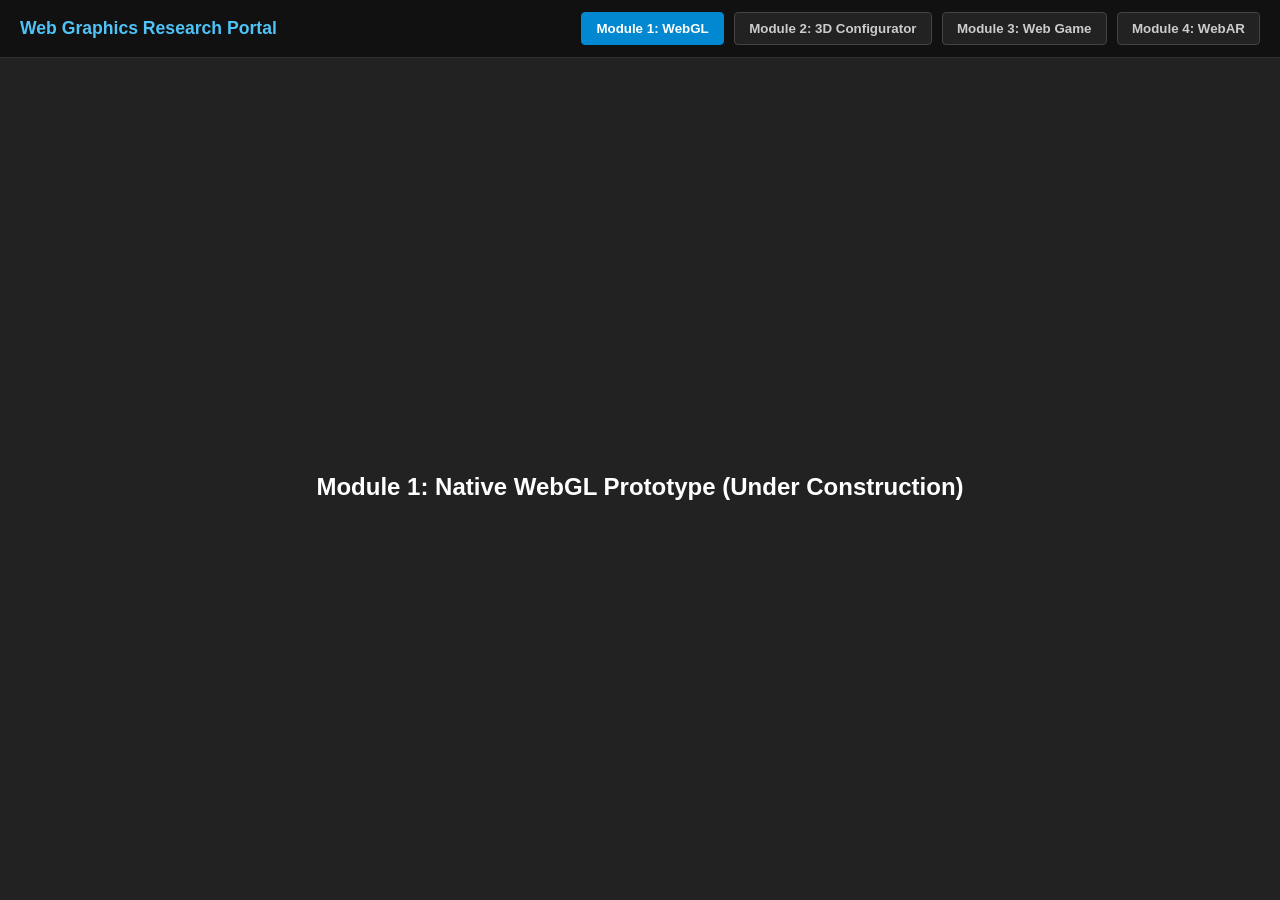
==== index.html @ 401b4e0e "Setup folder structure and Web Shell Portal navigation" ====
<!DOCTYPE html>
<html lang="en">
<head>
    <meta charset="UTF-8">
    <meta name="viewport" content="width=device-width, initial-scale=1.0">
    <title>Pre-thesis Web Graphics Research Platform</title>
    <style>
        * { box-sizing: border-box; margin: 0; padding: 0; font-family: Arial, sans-serif; }
        body { display: flex; flex-direction: column; height: 100vh; background: #1e1e1e; color: #fff; }
        header { background: #111; padding: 12px 20px; display: flex; justify-content: space-between; align-items: center; border-bottom: 1px solid #333; }
        header h1 { font-size: 1.1rem; color: #4fc3f7; }
        nav button { background: #222; color: #ccc; border: 1px solid #444; padding: 8px 14px; margin-left: 6px; cursor: pointer; border-radius: 4px; font-weight: bold; }
        nav button:hover, nav button.active { background: #0288d1; color: #fff; border-color: #0288d1; }
        #viewport-container { flex: 1; width: 100%; height: 100%; border: none; background: #000; }
    </style>
</head>
<body>
    <header>
        <h1>Web Graphics Research Portal</h1>
        <nav>
            <button class="active" onclick="loadModule('modules/module1-webgl/index.html', this)">Module 1: WebGL</button>
            <button onclick="loadModule('modules/module2-configurator/index.html', this)">Module 2: 3D Configurator</button>
            <button onclick="loadModule('modules/module3-webgame/index.html', this)">Module 3: Web Game</button>
            <button onclick="loadModule('modules/module4-webar/index.html', this)">Module 4: WebAR</button>
        </nav>
    </header>

    <iframe id="viewport-container" src="modules/module1-webgl/index.html"></iframe>

    <script>
        function loadModule(url, btnElement) {
            document.getElementById('viewport-container').src = url;
            document.querySelectorAll('nav button').forEach(b => b.classList.remove('active'));
            btnElement.classList.add('active');
        }
    </script>
</body>
</html>
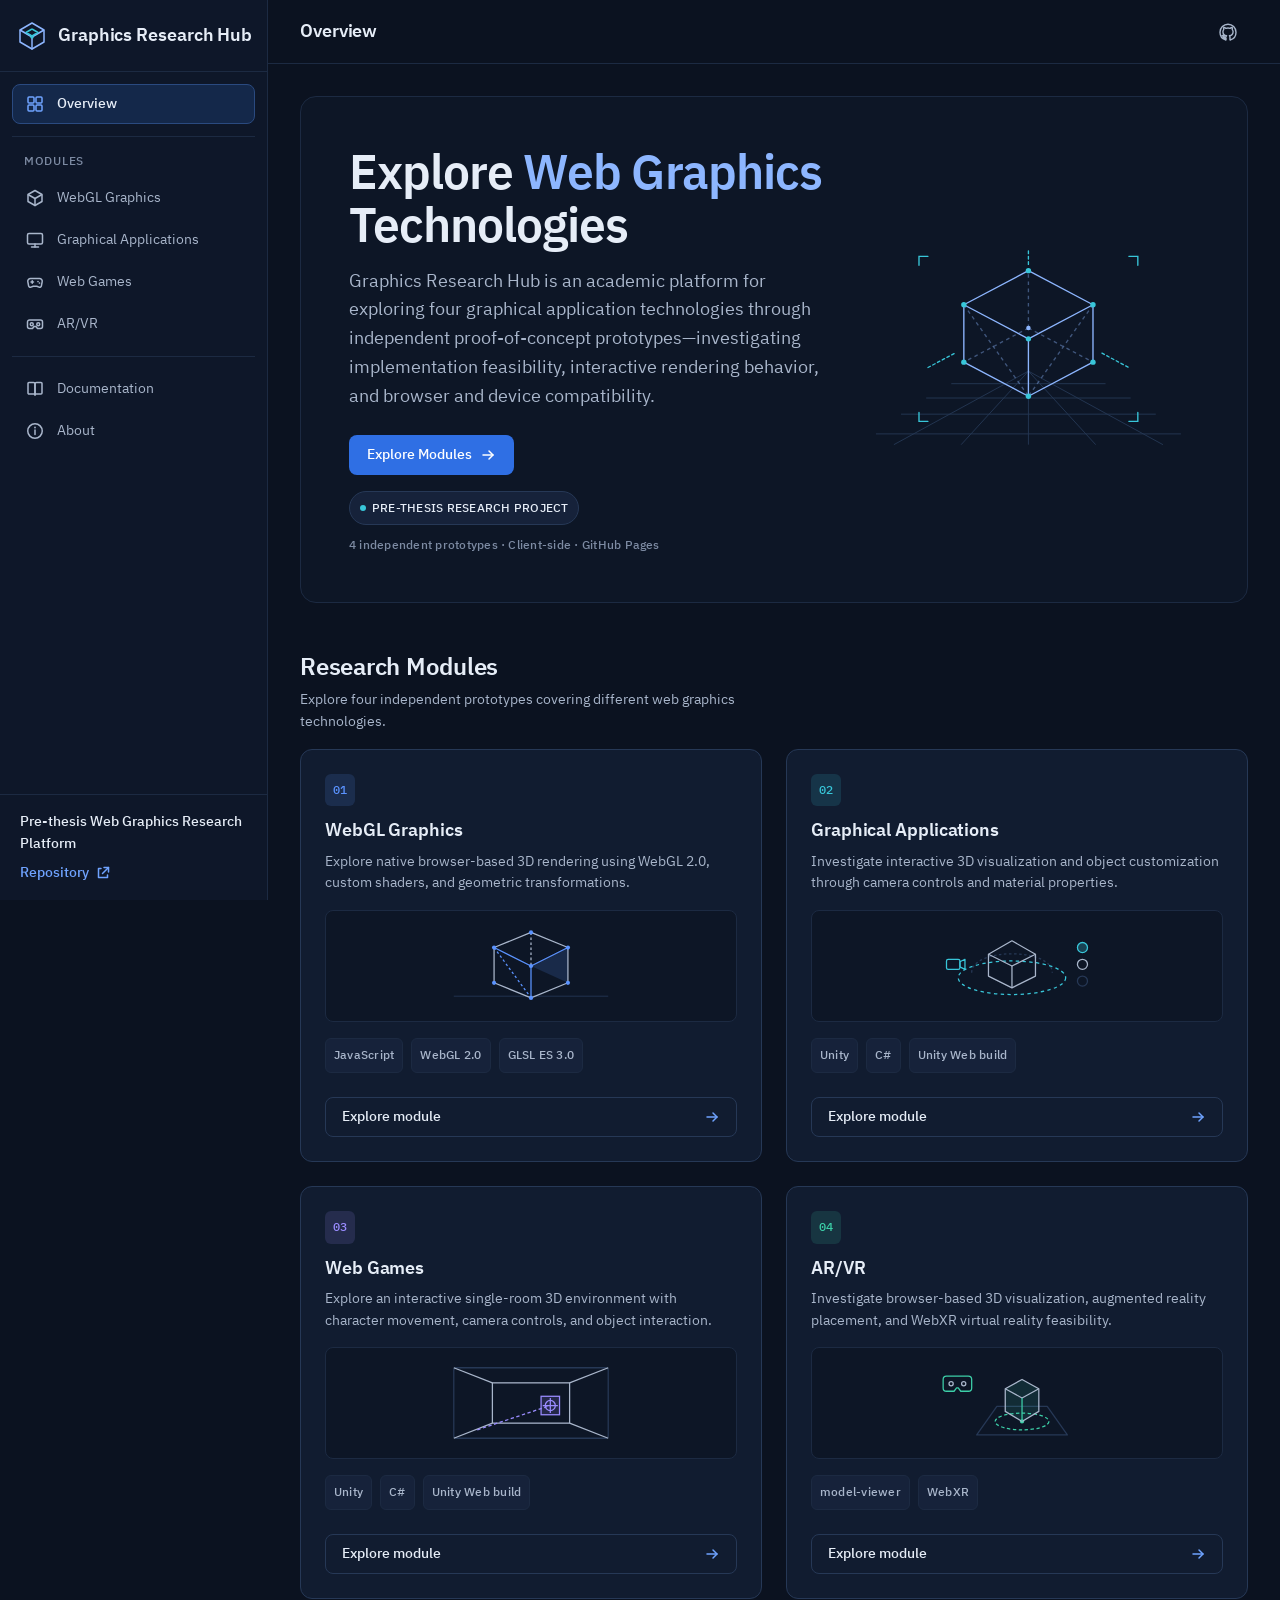
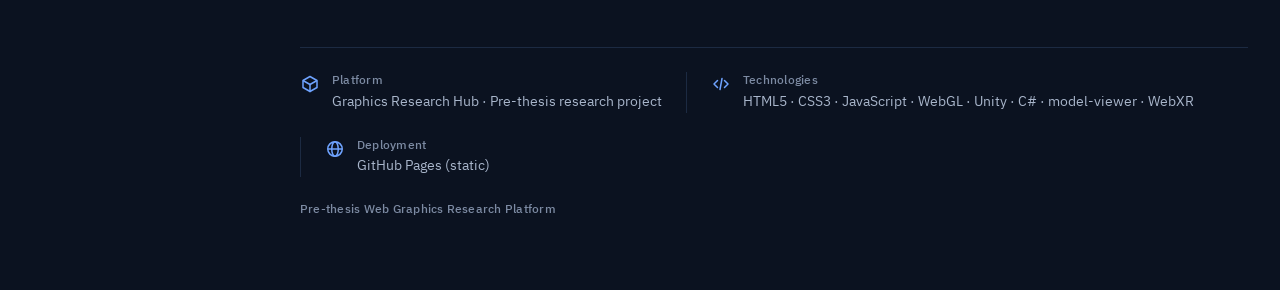
==== commit d64cb831: "feat(portal): complete Phase 2 portal shell, navigation, docs, and layout refinement" ====
--- a/index.html
+++ b/index.html
@@ -1,38 +1,2114 @@
-<!DOCTYPE html>
+<!doctype html>
 <html lang="en">
-<head>
-    <meta charset="UTF-8">
-    <meta name="viewport" content="width=device-width, initial-scale=1.0">
-    <title>Pre-thesis Web Graphics Research Platform</title>
-    <style>
-        * { box-sizing: border-box; margin: 0; padding: 0; font-family: Arial, sans-serif; }
-        body { display: flex; flex-direction: column; height: 100vh; background: #1e1e1e; color: #fff; }
-        header { background: #111; padding: 12px 20px; display: flex; justify-content: space-between; align-items: center; border-bottom: 1px solid #333; }
-        header h1 { font-size: 1.1rem; color: #4fc3f7; }
-        nav button { background: #222; color: #ccc; border: 1px solid #444; padding: 8px 14px; margin-left: 6px; cursor: pointer; border-radius: 4px; font-weight: bold; }
-        nav button:hover, nav button.active { background: #0288d1; color: #fff; border-color: #0288d1; }
-        #viewport-container { flex: 1; width: 100%; height: 100%; border: none; background: #000; }
-    </style>
-</head>
-<body>
-    <header>
-        <h1>Web Graphics Research Portal</h1>
-        <nav>
-            <button class="active" onclick="loadModule('modules/module1-webgl/index.html', this)">Module 1: WebGL</button>
-            <button onclick="loadModule('modules/module2-configurator/index.html', this)">Module 2: 3D Configurator</button>
-            <button onclick="loadModule('modules/module3-webgame/index.html', this)">Module 3: Web Game</button>
-            <button onclick="loadModule('modules/module4-webar/index.html', this)">Module 4: WebAR</button>
+  <head>
+    <meta charset="UTF-8" />
+    <meta name="viewport" content="width=device-width, initial-scale=1.0" />
+    <meta
+      name="description"
+      content="Graphics Research Hub — An Academic Platform for Exploring Web Graphics Technologies. Part of the Pre-thesis Web Graphics Research Platform."
+    />
+    <title>
+      Graphics Research Hub — An Academic Platform for Exploring Web Graphics
+      Technologies
+    </title>
+    <link
+      rel="icon"
+      type="image/svg+xml"
+      href="data:image/svg+xml,%3Csvg xmlns='http://www.w3.org/2000/svg' viewBox='0 0 32 32' fill='none'%3E%3Crect width='32' height='32' rx='6' fill='%230B1220'/%3E%3Cpolygon points='16,4 27,10.5 27,21.5 16,28 5,21.5 5,10.5' stroke='%238DB6FF' stroke-width='2' stroke-linejoin='round'/%3E%3Cpolyline points='5,10.5 16,17 27,10.5' stroke='%2338C6D9' stroke-width='2' stroke-linejoin='round'/%3E%3Cline x1='16' y1='17' x2='16' y2='28' stroke='%2338C6D9' stroke-width='2' stroke-linecap='round'/%3E%3C/svg%3E"
+    />
+    <link rel="stylesheet" href="./css/fonts.css" />
+    <link rel="stylesheet" href="./css/main.css" />
+  </head>
+  <body>
+    <a class="skip-link" href="#main">Skip to content</a>
+
+    <div class="app-shell">
+      <!-- Off-canvas Drawer Scrim (Tablet / Mobile) -->
+      <div
+        class="sidebar-backdrop"
+        id="sidebar-backdrop"
+        hidden
+        aria-hidden="true"
+      ></div>
+
+      <!-- Fixed Left Sidebar / Mobile Drawer -->
+      <aside class="sidebar" id="sidebar" aria-label="Sidebar navigation">
+        <div class="sidebar-header">
+          <a
+            href="#/"
+            class="brand-link"
+            aria-label="Graphics Research Hub Overview"
+          >
+            <svg
+              class="brand-mark"
+              width="32"
+              height="32"
+              viewBox="0 0 32 32"
+              fill="none"
+              xmlns="http://www.w3.org/2000/svg"
+              aria-hidden="true"
+            >
+              <!-- Outer isometric cube in Soft Blue -->
+              <polygon
+                points="16,3 28,10 28,22 16,29 4,22 4,10"
+                stroke="#8DB6FF"
+                stroke-width="1.5"
+                stroke-linejoin="round"
+              />
+              <polyline
+                points="4,10 16,17 28,10"
+                stroke="#8DB6FF"
+                stroke-width="1.5"
+                stroke-linejoin="round"
+              />
+              <line
+                x1="16"
+                y1="17"
+                x2="16"
+                y2="29"
+                stroke="#8DB6FF"
+                stroke-width="1.5"
+                stroke-linecap="round"
+              />
+              <!-- Inner coordinate axes / wireframe accents in Scan Cyan -->
+              <polyline
+                points="16,9 22,12.5 16,16 10,12.5 16,9"
+                stroke="#38C6D9"
+                stroke-width="1.5"
+                stroke-linejoin="round"
+              />
+              <circle cx="16" cy="17" r="1.75" fill="#38C6D9" />
+            </svg>
+            <span class="brand-title">Graphics Research Hub</span>
+          </a>
+
+          <button
+            type="button"
+            class="button-icon sidebar-close-btn"
+            id="sidebar-close-btn"
+            aria-label="Close navigation menu"
+          >
+            <svg
+              class="icon"
+              width="20"
+              height="20"
+              viewBox="0 0 20 20"
+              fill="none"
+              xmlns="http://www.w3.org/2000/svg"
+              aria-hidden="true"
+            >
+              <line
+                x1="5"
+                y1="5"
+                x2="15"
+                y2="15"
+                stroke="currentColor"
+                stroke-width="1.5"
+                stroke-linecap="round"
+              />
+              <line
+                x1="15"
+                y1="5"
+                x2="5"
+                y2="15"
+                stroke="currentColor"
+                stroke-width="1.5"
+                stroke-linecap="round"
+              />
+            </svg>
+          </button>
+        </div>
+
+        <nav class="sidebar-nav" aria-label="Primary">
+          <!-- Group 1: Overview -->
+          <div class="nav-group">
+            <ul class="nav-list">
+              <li>
+                <a
+                  href="#/"
+                  class="nav-item is-active"
+                  aria-current="page"
+                  data-nav-route="#/"
+                >
+                  <svg
+                    class="nav-icon"
+                    width="20"
+                    height="20"
+                    viewBox="0 0 20 20"
+                    fill="none"
+                    xmlns="http://www.w3.org/2000/svg"
+                    aria-hidden="true"
+                  >
+                    <rect
+                      x="3"
+                      y="3"
+                      width="6"
+                      height="6"
+                      rx="1"
+                      stroke="currentColor"
+                      stroke-width="1.5"
+                    />
+                    <rect
+                      x="11"
+                      y="3"
+                      width="6"
+                      height="6"
+                      rx="1"
+                      stroke="currentColor"
+                      stroke-width="1.5"
+                    />
+                    <rect
+                      x="3"
+                      y="11"
+                      width="6"
+                      height="6"
+                      rx="1"
+                      stroke="currentColor"
+                      stroke-width="1.5"
+                    />
+                    <rect
+                      x="11"
+                      y="11"
+                      width="6"
+                      height="6"
+                      rx="1"
+                      stroke="currentColor"
+                      stroke-width="1.5"
+                    />
+                  </svg>
+                  <span class="nav-label">Overview</span>
+                </a>
+              </li>
+            </ul>
+          </div>
+
+          <hr class="sidebar-divider" />
+
+          <!-- Group 2: Modules -->
+          <div class="nav-group">
+            <div class="nav-group-label" id="nav-group-modules">Modules</div>
+            <ul class="nav-list" aria-labelledby="nav-group-modules">
+              <li>
+                <a href="#/module1" class="nav-item" data-nav-route="#/module1">
+                  <svg
+                    class="nav-icon"
+                    width="20"
+                    height="20"
+                    viewBox="0 0 20 20"
+                    fill="none"
+                    xmlns="http://www.w3.org/2000/svg"
+                    aria-hidden="true"
+                  >
+                    <polygon
+                      points="10,2.5 17,6.5 17,13.5 10,17.5 3,13.5 3,6.5"
+                      stroke="currentColor"
+                      stroke-width="1.5"
+                      stroke-linejoin="round"
+                    />
+                    <polyline
+                      points="3,6.5 10,10.5 17,6.5"
+                      stroke="currentColor"
+                      stroke-width="1.5"
+                      stroke-linejoin="round"
+                    />
+                    <line
+                      x1="10"
+                      y1="10.5"
+                      x2="10"
+                      y2="17.5"
+                      stroke="currentColor"
+                      stroke-width="1.5"
+                      stroke-linecap="round"
+                    />
+                  </svg>
+                  <span class="nav-label">WebGL Graphics</span>
+                </a>
+              </li>
+              <li>
+                <a href="#/module2" class="nav-item" data-nav-route="#/module2">
+                  <svg
+                    class="nav-icon"
+                    width="20"
+                    height="20"
+                    viewBox="0 0 20 20"
+                    fill="none"
+                    xmlns="http://www.w3.org/2000/svg"
+                    aria-hidden="true"
+                  >
+                    <rect
+                      x="2.5"
+                      y="3.5"
+                      width="15"
+                      height="10.5"
+                      rx="1.5"
+                      stroke="currentColor"
+                      stroke-width="1.5"
+                    />
+                    <line
+                      x1="6.5"
+                      y1="17"
+                      x2="13.5"
+                      y2="17"
+                      stroke="currentColor"
+                      stroke-width="1.5"
+                      stroke-linecap="round"
+                    />
+                    <line
+                      x1="10"
+                      y1="14"
+                      x2="10"
+                      y2="17"
+                      stroke="currentColor"
+                      stroke-width="1.5"
+                      stroke-linecap="round"
+                    />
+                  </svg>
+                  <span class="nav-label">Graphical Applications</span>
+                </a>
+              </li>
+              <li>
+                <a href="#/module3" class="nav-item" data-nav-route="#/module3">
+                  <svg
+                    class="nav-icon"
+                    width="20"
+                    height="20"
+                    viewBox="0 0 20 20"
+                    fill="none"
+                    xmlns="http://www.w3.org/2000/svg"
+                    aria-hidden="true"
+                  >
+                    <path
+                      d="M5.5 6.5H14.5C16.2 6.5 17.5 7.9 17.2 9.6L16.4 13.8C16.2 14.9 15.1 15.5 14 15.1L11.8 14.2H8.2L6 15.1C4.9 15.5 3.8 14.9 3.6 13.8L2.8 9.6C2.5 7.9 3.8 6.5 5.5 6.5Z"
+                      stroke="currentColor"
+                      stroke-width="1.5"
+                      stroke-linejoin="round"
+                    />
+                    <line
+                      x1="6"
+                      y1="10"
+                      x2="8.5"
+                      y2="10"
+                      stroke="currentColor"
+                      stroke-width="1.5"
+                      stroke-linecap="round"
+                    />
+                    <line
+                      x1="7.25"
+                      y1="8.75"
+                      x2="7.25"
+                      y2="11.25"
+                      stroke="currentColor"
+                      stroke-width="1.5"
+                      stroke-linecap="round"
+                    />
+                    <circle cx="13" cy="9.5" r="0.85" fill="currentColor" />
+                    <circle cx="14.5" cy="11" r="0.85" fill="currentColor" />
+                  </svg>
+                  <span class="nav-label">Web Games</span>
+                </a>
+              </li>
+              <li>
+                <a href="#/module4" class="nav-item" data-nav-route="#/module4">
+                  <svg
+                    class="nav-icon"
+                    width="20"
+                    height="20"
+                    viewBox="0 0 20 20"
+                    fill="none"
+                    xmlns="http://www.w3.org/2000/svg"
+                    aria-hidden="true"
+                  >
+                    <path
+                      d="M2.5 8C2.5 6.9 3.4 6 4.5 6H15.5C16.6 6 17.5 6.9 17.5 8V12.5C17.5 13.6 16.6 14.5 15.5 14.5H12.5L11 12.5H9L7.5 14.5H4.5C3.4 14.5 2.5 13.6 2.5 12.5V8Z"
+                      stroke="currentColor"
+                      stroke-width="1.5"
+                      stroke-linejoin="round"
+                    />
+                    <circle
+                      cx="6.75"
+                      cy="10.25"
+                      r="1.5"
+                      stroke="currentColor"
+                      stroke-width="1.5"
+                    />
+                    <circle
+                      cx="13.25"
+                      cy="10.25"
+                      r="1.5"
+                      stroke="currentColor"
+                      stroke-width="1.5"
+                    />
+                  </svg>
+                  <span class="nav-label">AR/VR</span>
+                </a>
+              </li>
+            </ul>
+          </div>
+
+          <hr class="sidebar-divider" />
+
+          <!-- Group 3: Documentation & About -->
+          <div class="nav-group">
+            <ul
+              class="nav-list"
+              aria-label="Platform documentation and details"
+            >
+              <li>
+                <a href="#/docs" class="nav-item" data-nav-route="#/docs">
+                  <svg
+                    class="nav-icon"
+                    width="20"
+                    height="20"
+                    viewBox="0 0 20 20"
+                    fill="none"
+                    xmlns="http://www.w3.org/2000/svg"
+                    aria-hidden="true"
+                  >
+                    <path
+                      d="M3 4.5C3 3.95 3.45 3.5 4 3.5H8.5C9.33 3.5 10 4.17 10 5V16C10 15.45 9.55 15 9 15H4C3.45 15 3 14.55 3 14V4.5Z"
+                      stroke="currentColor"
+                      stroke-width="1.5"
+                      stroke-linejoin="round"
+                    />
+                    <path
+                      d="M17 4.5C17 3.95 16.55 3.5 16 3.5H11.5C10.67 3.5 10 4.17 10 5V16C10 15.45 10.45 15 11 15H16C16.55 15 17 14.55 17 14V4.5Z"
+                      stroke="currentColor"
+                      stroke-width="1.5"
+                      stroke-linejoin="round"
+                    />
+                  </svg>
+                  <span class="nav-label">Documentation</span>
+                </a>
+              </li>
+              <li>
+                <a href="#/about" class="nav-item" data-nav-route="#/about">
+                  <svg
+                    class="nav-icon"
+                    width="20"
+                    height="20"
+                    viewBox="0 0 20 20"
+                    fill="none"
+                    xmlns="http://www.w3.org/2000/svg"
+                    aria-hidden="true"
+                  >
+                    <circle
+                      cx="10"
+                      cy="10"
+                      r="7.25"
+                      stroke="currentColor"
+                      stroke-width="1.5"
+                    />
+                    <line
+                      x1="10"
+                      y1="9"
+                      x2="10"
+                      y2="13.5"
+                      stroke="currentColor"
+                      stroke-width="1.5"
+                      stroke-linecap="round"
+                    />
+                    <circle cx="10" cy="6.5" r="0.9" fill="currentColor" />
+                  </svg>
+                  <span class="nav-label">About</span>
+                </a>
+              </li>
+            </ul>
+          </div>
         </nav>
-    </header>
-
-    <iframe id="viewport-container" src="modules/module1-webgl/index.html"></iframe>
-
-    <script>
-        function loadModule(url, btnElement) {
-            document.getElementById('viewport-container').src = url;
-            document.querySelectorAll('nav button').forEach(b => b.classList.remove('active'));
-            btnElement.classList.add('active');
-        }
-    </script>
-</body>
-</html>+
+        <!-- Pinned Project Information Block -->
+        <div class="sidebar-footer">
+          <div class="project-info-title">
+            Pre-thesis Web Graphics Research Platform
+          </div>
+          <a
+            href="https://github.com/enemkayy/prethesis-web-graphics-research"
+            class="project-repo-link"
+            target="_blank"
+            rel="noopener noreferrer"
+          >
+            <span>Repository</span>
+            <svg
+              class="icon-inline"
+              width="16"
+              height="16"
+              viewBox="0 0 16 16"
+              fill="none"
+              xmlns="http://www.w3.org/2000/svg"
+              aria-hidden="true"
+            >
+              <path
+                d="M6 3.5H3.5V12.5H12.5V10"
+                stroke="currentColor"
+                stroke-width="1.5"
+                stroke-linecap="round"
+                stroke-linejoin="round"
+              />
+              <polyline
+                points="9,2.5 13.5,2.5 13.5,7"
+                stroke="currentColor"
+                stroke-width="1.5"
+                stroke-linecap="round"
+                stroke-linejoin="round"
+              />
+              <line
+                x1="13.5"
+                y1="2.5"
+                x2="7.5"
+                y2="8.5"
+                stroke="currentColor"
+                stroke-width="1.5"
+                stroke-linecap="round"
+              />
+            </svg>
+          </a>
+        </div>
+      </aside>
+
+      <!-- Main Column: Sticky Header + Main Content Container -->
+      <div class="shell-column">
+        <header class="top-header">
+          <div class="header-left">
+            <button
+              type="button"
+              class="button-icon menu-toggle-btn"
+              id="menu-toggle-btn"
+              aria-label="Open navigation menu"
+              aria-expanded="false"
+              aria-controls="sidebar"
+            >
+              <svg
+                class="icon"
+                width="20"
+                height="20"
+                viewBox="0 0 20 20"
+                fill="none"
+                xmlns="http://www.w3.org/2000/svg"
+                aria-hidden="true"
+              >
+                <line
+                  x1="3"
+                  y1="5.5"
+                  x2="17"
+                  y2="5.5"
+                  stroke="currentColor"
+                  stroke-width="1.5"
+                  stroke-linecap="round"
+                />
+                <line
+                  x1="3"
+                  y1="10"
+                  x2="17"
+                  y2="10"
+                  stroke="currentColor"
+                  stroke-width="1.5"
+                  stroke-linecap="round"
+                />
+                <line
+                  x1="3"
+                  y1="14.5"
+                  x2="17"
+                  y2="14.5"
+                  stroke="currentColor"
+                  stroke-width="1.5"
+                  stroke-linecap="round"
+                />
+              </svg>
+            </button>
+
+            <!-- Page Title & Breadcrumb Placeholders -->
+            <nav class="header-location" aria-label="Breadcrumb">
+              <span
+                class="header-page-title"
+                id="header-page-title"
+                aria-current="page"
+              >
+                Overview
+              </span>
+              <ol class="breadcrumb-list" id="header-breadcrumb" hidden>
+                <li class="breadcrumb-item">
+                  <a href="#/" class="breadcrumb-link">Overview</a>
+                </li>
+                <li class="breadcrumb-separator" aria-hidden="true">/</li>
+                <li class="breadcrumb-item">
+                  <span
+                    class="breadcrumb-current"
+                    id="breadcrumb-current"
+                    aria-current="page"
+                  >
+                    WebGL Graphics
+                  </span>
+                </li>
+              </ol>
+            </nav>
+          </div>
+
+          <div class="header-right">
+            <a
+              href="https://github.com/enemkayy/prethesis-web-graphics-research"
+              class="button-icon"
+              aria-label="View source on GitHub"
+              target="_blank"
+              rel="noopener noreferrer"
+            >
+              <svg
+                class="icon"
+                width="20"
+                height="20"
+                viewBox="0 0 20 20"
+                fill="none"
+                xmlns="http://www.w3.org/2000/svg"
+                aria-hidden="true"
+              >
+                <path
+                  d="M10 2.2C5.58 2.2 2 5.82 2 10.28C2 13.85 4.29 16.88 7.47 17.95C7.87 18.02 8.02 17.78 8.02 17.57V16.12C5.8 16.61 5.33 15.04 5.33 15.04C4.97 14.11 4.44 13.86 4.44 13.86C3.72 13.36 4.5 13.37 4.5 13.37C5.3 13.43 5.72 14.2 5.72 14.2C6.43 15.43 7.59 15.08 8.05 14.87C8.12 14.35 8.33 13.99 8.56 13.79C6.78 13.59 4.91 12.89 4.91 9.8C4.91 8.91 5.22 8.19 5.74 7.62C5.66 7.42 5.38 6.6 5.82 5.5C5.82 5.5 6.49 5.28 8.02 6.33C8.66 6.15 9.33 6.06 10 6.06C10.67 6.06 11.34 6.15 11.98 6.33C13.51 5.28 14.18 5.5 14.18 5.5C14.62 6.6 14.34 7.42 14.26 7.62C14.78 8.19 15.09 8.91 15.09 9.8C15.09 12.9 13.22 13.58 11.43 13.78C11.72 14.03 11.98 14.53 11.98 15.3V17.57C11.98 17.78 12.13 18.03 12.53 17.95C15.71 16.88 18 13.85 18 10.28C18 5.82 14.42 2.2 10 2.2Z"
+                  stroke="currentColor"
+                  stroke-width="1.4"
+                  stroke-linecap="round"
+                  stroke-linejoin="round"
+                />
+              </svg>
+            </a>
+          </div>
+        </header>
+
+        <main id="main" class="main-content" tabindex="-1">
+          <div class="content-container" id="portal-content">
+            <!-- Overview Dashboard View -->
+            <div class="overview-view" id="overview-view">
+              <!-- 1. Welcome Hero Section -->
+              <section class="hero-panel" aria-labelledby="hero-heading">
+                <div class="hero-content">
+                  <h1 class="hero-title" id="hero-heading">
+                    Explore
+                    <span class="hero-title-accent">Web Graphics</span>
+                    Technologies
+                  </h1>
+                  <p class="hero-description">
+                    Graphics Research Hub is an academic platform for exploring
+                    four graphical application technologies through independent
+                    proof-of-concept prototypes—investigating implementation
+                    feasibility, interactive rendering behavior, and browser and
+                    device compatibility.
+                  </p>
+                  <div class="hero-actions">
+                    <a href="#modules" class="button-primary">
+                      <span>Explore Modules</span>
+                      <svg
+                        class="button-arrow"
+                        width="16"
+                        height="16"
+                        viewBox="0 0 16 16"
+                        fill="none"
+                        xmlns="http://www.w3.org/2000/svg"
+                        aria-hidden="true"
+                      >
+                        <line
+                          x1="3"
+                          y1="8"
+                          x2="13"
+                          y2="8"
+                          stroke="currentColor"
+                          stroke-width="1.5"
+                          stroke-linecap="round"
+                        />
+                        <polyline
+                          points="9,4 13,8 9,12"
+                          stroke="currentColor"
+                          stroke-width="1.5"
+                          stroke-linecap="round"
+                          stroke-linejoin="round"
+                        />
+                      </svg>
+                    </a>
+                  </div>
+                  <div class="hero-meta">
+                    <span class="status-chip">
+                      <span class="status-chip-dot" aria-hidden="true"></span>
+                      <span>PRE-THESIS RESEARCH PROJECT</span>
+                    </span>
+                    <span class="hero-meta-facts">
+                      4 independent prototypes · Client-side · GitHub Pages
+                    </span>
+                  </div>
+                </div>
+
+                <!-- Technical Wireframe Cube & Perspective Grid Illustration -->
+                <div class="hero-visual" aria-hidden="true">
+                  <svg
+                    class="hero-svg"
+                    viewBox="0 0 380 260"
+                    fill="none"
+                    xmlns="http://www.w3.org/2000/svg"
+                  >
+                    <!-- Perspective Ground Calibration Grid -->
+                    <g stroke="#263856" stroke-width="1">
+                      <line x1="20" y1="224" x2="360" y2="224" />
+                      <line x1="48" y1="202" x2="332" y2="202" />
+                      <line x1="76" y1="184" x2="304" y2="184" />
+                      <line x1="104" y1="168" x2="276" y2="168" />
+                      <line x1="190" y1="154" x2="40" y2="236" />
+                      <line x1="190" y1="154" x2="115" y2="236" />
+                      <line x1="190" y1="154" x2="190" y2="236" />
+                      <line x1="190" y1="154" x2="265" y2="236" />
+                      <line x1="190" y1="154" x2="340" y2="236" />
+                    </g>
+
+                    <!-- Coordinate Projection Axes & Reticle Ticks (Scan Cyan) -->
+                    <g
+                      stroke="#38C6D9"
+                      stroke-width="1.5"
+                      stroke-linecap="round"
+                    >
+                      <!-- Vertical Y axis projection -->
+                      <line
+                        x1="190"
+                        y1="20"
+                        x2="190"
+                        y2="38"
+                        stroke-dasharray="3 3"
+                      />
+                      <!-- X and Z axis reference ticks -->
+                      <line
+                        x1="78"
+                        y1="150"
+                        x2="108"
+                        y2="134"
+                        stroke-dasharray="3 3"
+                      />
+                      <line
+                        x1="272"
+                        y1="134"
+                        x2="302"
+                        y2="150"
+                        stroke-dasharray="3 3"
+                      />
+                      <!-- Calibration corner brackets -->
+                      <polyline points="68,36 68,26 78,26" />
+                      <polyline points="312,36 312,26 302,26" />
+                      <polyline points="68,200 68,210 78,210" />
+                      <polyline points="312,200 312,210 302,210" />
+                    </g>
+
+                    <!-- Hidden Back Edges of Two-Point Perspective Cube -->
+                    <g
+                      stroke="#8DB6FF"
+                      stroke-opacity="0.4"
+                      stroke-width="1.5"
+                      stroke-dasharray="4 4"
+                    >
+                      <line x1="190" y1="106" x2="190" y2="42" />
+                      <line x1="190" y1="106" x2="118" y2="144" />
+                      <line x1="190" y1="106" x2="262" y2="144" />
+                      <!-- Inner diagonal tessellation -->
+                      <line x1="118" y1="80" x2="190" y2="182" />
+                      <line x1="262" y1="80" x2="190" y2="182" />
+                    </g>
+
+                    <!-- Primary Wireframe Cube Edges (One-time draw-in animation) -->
+                    <g
+                      class="hero-wireframe-edges"
+                      stroke="#8DB6FF"
+                      stroke-width="1.5"
+                      stroke-linejoin="round"
+                      stroke-linecap="round"
+                    >
+                      <polygon
+                        points="190,42 262,80 262,144 190,182 118,144 118,80"
+                      />
+                      <polyline points="118,80 190,118 262,80" />
+                      <line x1="190" y1="118" x2="190" y2="182" />
+                    </g>
+
+                    <!-- Vertex Dots -->
+                    <g fill="#38C6D9">
+                      <circle cx="190" cy="42" r="3" />
+                      <circle cx="262" cy="80" r="3" />
+                      <circle cx="262" cy="144" r="3" />
+                      <circle cx="190" cy="182" r="3" />
+                      <circle cx="118" cy="144" r="3" />
+                      <circle cx="118" cy="80" r="3" />
+                      <circle cx="190" cy="118" r="3" />
+                    </g>
+                    <circle cx="190" cy="106" r="2.5" fill="#8DB6FF" />
+                  </svg>
+                </div>
+              </section>
+
+              <!-- 2. Four Module Cards Section -->
+              <section
+                class="modules-section"
+                id="modules"
+                aria-labelledby="modules-heading"
+              >
+                <div class="section-header">
+                  <h2 class="section-title" id="modules-heading">
+                    Research Modules
+                  </h2>
+                  <p class="section-subtitle">
+                    Explore four independent prototypes covering different web
+                    graphics technologies.
+                  </p>
+                </div>
+
+                <div class="module-grid">
+                  <!-- Module 01: WebGL Graphics -->
+                  <article class="card-module" data-module="01">
+                    <div class="card-top">
+                      <span class="card-badge">01</span>
+                      <h3 class="card-title">WebGL Graphics</h3>
+                      <p class="card-description">
+                        Explore native browser-based 3D rendering using WebGL
+                        2.0, custom shaders, and geometric transformations.
+                      </p>
+                    </div>
+
+                    <div class="card-visual" aria-hidden="true">
+                      <svg
+                        class="card-svg"
+                        viewBox="0 0 240 112"
+                        fill="none"
+                        xmlns="http://www.w3.org/2000/svg"
+                      >
+                        <!-- Coordinate axes reference -->
+                        <line
+                          x1="28"
+                          y1="92"
+                          x2="212"
+                          y2="92"
+                          stroke="#263856"
+                          stroke-width="1"
+                        />
+                        <!-- Shaded rasterized triangle face -->
+                        <polygon
+                          points="120,56 164,34 164,76"
+                          fill="#5B93FF"
+                          fill-opacity="0.16"
+                        />
+                        <!-- Triangle-mesh cube wireframe -->
+                        <polygon
+                          points="120,16 164,34 164,76 120,94 76,76 76,34"
+                          stroke="#A9B6CB"
+                          stroke-width="1.5"
+                          stroke-linejoin="round"
+                        />
+                        <polyline
+                          points="76,34 120,56 164,34"
+                          stroke="#5B93FF"
+                          stroke-width="1.5"
+                          stroke-linejoin="round"
+                        />
+                        <line
+                          x1="120"
+                          y1="56"
+                          x2="120"
+                          y2="94"
+                          stroke="#5B93FF"
+                          stroke-width="1.5"
+                          stroke-linecap="round"
+                        />
+                        <!-- Mesh triangulation diagonals -->
+                        <line
+                          x1="76"
+                          y1="34"
+                          x2="120"
+                          y2="94"
+                          stroke="#5B93FF"
+                          stroke-width="1.5"
+                          stroke-dasharray="3 3"
+                        />
+                        <line
+                          x1="120"
+                          y1="16"
+                          x2="120"
+                          y2="56"
+                          stroke="#A9B6CB"
+                          stroke-width="1.5"
+                          stroke-dasharray="3 3"
+                        />
+                        <!-- Vertex points -->
+                        <g fill="#5B93FF">
+                          <circle cx="120" cy="16" r="2.5" />
+                          <circle cx="164" cy="34" r="2.5" />
+                          <circle cx="164" cy="76" r="2.5" />
+                          <circle cx="120" cy="94" r="2.5" />
+                          <circle cx="76" cy="76" r="2.5" />
+                          <circle cx="76" cy="34" r="2.5" />
+                          <circle cx="120" cy="56" r="2.5" />
+                        </g>
+                      </svg>
+                    </div>
+
+                    <ul
+                      class="card-tags"
+                      aria-label="WebGL Graphics technologies"
+                    >
+                      <li class="tag">JavaScript</li>
+                      <li class="tag">WebGL 2.0</li>
+                      <li class="tag">GLSL ES 3.0</li>
+                    </ul>
+
+                    <div class="card-action-row">
+                      <a href="#/module1" class="card-action-link">
+                        <span>Explore module</span>
+                        <span class="sr-only"> — WebGL Graphics</span>
+                        <svg
+                          class="card-action-arrow"
+                          width="16"
+                          height="16"
+                          viewBox="0 0 16 16"
+                          fill="none"
+                          xmlns="http://www.w3.org/2000/svg"
+                          aria-hidden="true"
+                        >
+                          <line
+                            x1="3"
+                            y1="8"
+                            x2="13"
+                            y2="8"
+                            stroke="currentColor"
+                            stroke-width="1.5"
+                            stroke-linecap="round"
+                          />
+                          <polyline
+                            points="9,4 13,8 9,12"
+                            stroke="currentColor"
+                            stroke-width="1.5"
+                            stroke-linecap="round"
+                            stroke-linejoin="round"
+                          />
+                        </svg>
+                      </a>
+                    </div>
+                  </article>
+
+                  <!-- Module 02: Graphical Applications -->
+                  <article class="card-module" data-module="02">
+                    <div class="card-top">
+                      <span class="card-badge">02</span>
+                      <h3 class="card-title">Graphical Applications</h3>
+                      <p class="card-description">
+                        Investigate interactive 3D visualization and object
+                        customization through camera controls and material
+                        properties.
+                      </p>
+                    </div>
+
+                    <div class="card-visual" aria-hidden="true">
+                      <svg
+                        class="card-svg"
+                        viewBox="0 0 240 112"
+                        fill="none"
+                        xmlns="http://www.w3.org/2000/svg"
+                      >
+                        <!-- Orbit turntable ellipse (dashed) -->
+                        <ellipse
+                          cx="114"
+                          cy="70"
+                          rx="64"
+                          ry="20"
+                          stroke="#38C6D9"
+                          stroke-width="1.5"
+                          stroke-dasharray="4 4"
+                        />
+                        <!-- Elevation orbit arc -->
+                        <path
+                          d="M66 64C66 34 162 34 162 64"
+                          stroke="#263856"
+                          stroke-width="1.5"
+                          stroke-dasharray="3 3"
+                        />
+                        <!-- Central 3D object on turntable -->
+                        <polygon
+                          points="114,26 142,42 142,68 114,82 86,68 86,42"
+                          stroke="#A9B6CB"
+                          stroke-width="1.5"
+                          stroke-linejoin="round"
+                        />
+                        <polyline
+                          points="86,42 114,56 142,42"
+                          stroke="#A9B6CB"
+                          stroke-width="1.5"
+                          stroke-linejoin="round"
+                        />
+                        <line
+                          x1="114"
+                          y1="56"
+                          x2="114"
+                          y2="82"
+                          stroke="#A9B6CB"
+                          stroke-width="1.5"
+                        />
+                        <!-- Orbit camera glyph on left arc -->
+                        <rect
+                          x="36"
+                          y="48"
+                          width="16"
+                          height="12"
+                          rx="2"
+                          stroke="#38C6D9"
+                          stroke-width="1.5"
+                        />
+                        <polygon
+                          points="52,51 58,48 58,60 52,57"
+                          stroke="#38C6D9"
+                          stroke-width="1.5"
+                          stroke-linejoin="round"
+                        />
+                        <!-- Three PBR material swatch circles -->
+                        <circle
+                          cx="198"
+                          cy="34"
+                          r="6"
+                          fill="#38C6D9"
+                          fill-opacity="0.25"
+                          stroke="#38C6D9"
+                          stroke-width="1.5"
+                        />
+                        <circle
+                          cx="198"
+                          cy="54"
+                          r="6"
+                          stroke="#A9B6CB"
+                          stroke-width="1.5"
+                        />
+                        <circle
+                          cx="198"
+                          cy="74"
+                          r="6"
+                          stroke="#263856"
+                          stroke-width="1.5"
+                        />
+                      </svg>
+                    </div>
+
+                    <ul
+                      class="card-tags"
+                      aria-label="Graphical Applications technologies"
+                    >
+                      <li class="tag">Unity</li>
+                      <li class="tag">C#</li>
+                      <li class="tag">Unity Web build</li>
+                    </ul>
+
+                    <div class="card-action-row">
+                      <a href="#/module2" class="card-action-link">
+                        <span>Explore module</span>
+                        <span class="sr-only"> — Graphical Applications</span>
+                        <svg
+                          class="card-action-arrow"
+                          width="16"
+                          height="16"
+                          viewBox="0 0 16 16"
+                          fill="none"
+                          xmlns="http://www.w3.org/2000/svg"
+                          aria-hidden="true"
+                        >
+                          <line
+                            x1="3"
+                            y1="8"
+                            x2="13"
+                            y2="8"
+                            stroke="currentColor"
+                            stroke-width="1.5"
+                            stroke-linecap="round"
+                          />
+                          <polyline
+                            points="9,4 13,8 9,12"
+                            stroke="currentColor"
+                            stroke-width="1.5"
+                            stroke-linecap="round"
+                            stroke-linejoin="round"
+                          />
+                        </svg>
+                      </a>
+                    </div>
+                  </article>
+
+                  <!-- Module 03: Web Games -->
+                  <article class="card-module" data-module="03">
+                    <div class="card-top">
+                      <span class="card-badge">03</span>
+                      <h3 class="card-title">Web Games</h3>
+                      <p class="card-description">
+                        Explore an interactive single-room 3D environment with
+                        character movement, camera controls, and object
+                        interaction.
+                      </p>
+                    </div>
+
+                    <div class="card-visual" aria-hidden="true">
+                      <svg
+                        class="card-svg"
+                        viewBox="0 0 240 112"
+                        fill="none"
+                        xmlns="http://www.w3.org/2000/svg"
+                      >
+                        <!-- One-point perspective room BoxCollider walls -->
+                        <rect
+                          x="28"
+                          y="14"
+                          width="184"
+                          height="84"
+                          rx="3"
+                          stroke="#263856"
+                          stroke-width="1.5"
+                        />
+                        <rect
+                          x="74"
+                          y="32"
+                          width="92"
+                          height="48"
+                          stroke="#A9B6CB"
+                          stroke-width="1.5"
+                        />
+                        <line
+                          x1="28"
+                          y1="14"
+                          x2="74"
+                          y2="32"
+                          stroke="#A9B6CB"
+                          stroke-width="1.5"
+                        />
+                        <line
+                          x1="212"
+                          y1="14"
+                          x2="166"
+                          y2="32"
+                          stroke="#A9B6CB"
+                          stroke-width="1.5"
+                        />
+                        <line
+                          x1="28"
+                          y1="98"
+                          x2="74"
+                          y2="80"
+                          stroke="#A9B6CB"
+                          stroke-width="1.5"
+                        />
+                        <line
+                          x1="212"
+                          y1="98"
+                          x2="166"
+                          y2="80"
+                          stroke="#A9B6CB"
+                          stroke-width="1.5"
+                        />
+                        <!-- Interactive target object inside room -->
+                        <rect
+                          x="132"
+                          y="48"
+                          width="22"
+                          height="22"
+                          fill="#9A8CFF"
+                          fill-opacity="0.16"
+                          stroke="#9A8CFF"
+                          stroke-width="1.5"
+                        />
+                        <!-- Physics.Raycast() line from player origin to target -->
+                        <line
+                          x1="56"
+                          y1="88"
+                          x2="143"
+                          y2="59"
+                          stroke="#9A8CFF"
+                          stroke-width="1.5"
+                          stroke-dasharray="4 3"
+                        />
+                        <!-- Crosshair reticle at raycast hit point -->
+                        <circle
+                          cx="143"
+                          cy="59"
+                          r="6"
+                          stroke="#9A8CFF"
+                          stroke-width="1.5"
+                        />
+                        <line
+                          x1="134"
+                          y1="59"
+                          x2="152"
+                          y2="59"
+                          stroke="#9A8CFF"
+                          stroke-width="1.5"
+                        />
+                        <line
+                          x1="143"
+                          y1="50"
+                          x2="143"
+                          y2="68"
+                          stroke="#9A8CFF"
+                          stroke-width="1.5"
+                        />
+                      </svg>
+                    </div>
+
+                    <ul class="card-tags" aria-label="Web Games technologies">
+                      <li class="tag">Unity</li>
+                      <li class="tag">C#</li>
+                      <li class="tag">Unity Web build</li>
+                    </ul>
+
+                    <div class="card-action-row">
+                      <a href="#/module3" class="card-action-link">
+                        <span>Explore module</span>
+                        <span class="sr-only"> — Web Games</span>
+                        <svg
+                          class="card-action-arrow"
+                          width="16"
+                          height="16"
+                          viewBox="0 0 16 16"
+                          fill="none"
+                          xmlns="http://www.w3.org/2000/svg"
+                          aria-hidden="true"
+                        >
+                          <line
+                            x1="3"
+                            y1="8"
+                            x2="13"
+                            y2="8"
+                            stroke="currentColor"
+                            stroke-width="1.5"
+                            stroke-linecap="round"
+                          />
+                          <polyline
+                            points="9,4 13,8 9,12"
+                            stroke="currentColor"
+                            stroke-width="1.5"
+                            stroke-linecap="round"
+                            stroke-linejoin="round"
+                          />
+                        </svg>
+                      </a>
+                    </div>
+                  </article>
+
+                  <!-- Module 04: AR/VR -->
+                  <article class="card-module" data-module="04">
+                    <div class="card-top">
+                      <span class="card-badge">04</span>
+                      <h3 class="card-title">AR/VR</h3>
+                      <p class="card-description">
+                        Investigate browser-based 3D visualization, augmented
+                        reality placement, and WebXR virtual reality
+                        feasibility.
+                      </p>
+                    </div>
+
+                    <div class="card-visual" aria-hidden="true">
+                      <svg
+                        class="card-svg"
+                        viewBox="0 0 240 112"
+                        fill="none"
+                        xmlns="http://www.w3.org/2000/svg"
+                      >
+                        <!-- 1:1 Ground plane perspective quad -->
+                        <polygon
+                          points="96,60 156,60 180,94 72,94"
+                          stroke="#263856"
+                          stroke-width="1.5"
+                          stroke-linejoin="round"
+                        />
+                        <!-- Spatial AR placement reticle on ground plane -->
+                        <ellipse
+                          cx="126"
+                          cy="78"
+                          rx="32"
+                          ry="10"
+                          stroke="#3CCFA8"
+                          stroke-width="1.5"
+                          stroke-dasharray="4 3"
+                        />
+                        <circle cx="126" cy="78" r="2.5" fill="#3CCFA8" />
+                        <!-- 3D model standing inside placement reticle -->
+                        <polygon
+                          points="126,28 146,39 146,66 126,78 106,66 106,39"
+                          fill="#3CCFA8"
+                          fill-opacity="0.12"
+                          stroke="#A9B6CB"
+                          stroke-width="1.5"
+                          stroke-linejoin="round"
+                        />
+                        <polyline
+                          points="106,39 126,50 146,39"
+                          stroke="#A9B6CB"
+                          stroke-width="1.5"
+                          stroke-linejoin="round"
+                        />
+                        <line
+                          x1="126"
+                          y1="50"
+                          x2="126"
+                          y2="78"
+                          stroke="#3CCFA8"
+                          stroke-width="1.5"
+                        />
+                        <!-- WebXR VR headset outline badge in upper-left -->
+                        <path
+                          d="M32 28C32 25.8 33.8 24 36 24H62C64.2 24 66 25.8 66 28V38C66 40.2 64.2 42 62 42H53L50 38H48L45 42H36C33.8 42 32 40.2 32 38V28Z"
+                          stroke="#3CCFA8"
+                          stroke-width="1.5"
+                          stroke-linejoin="round"
+                        />
+                        <circle
+                          cx="41.5"
+                          cy="33"
+                          r="2.5"
+                          stroke="#A9B6CB"
+                          stroke-width="1.5"
+                        />
+                        <circle
+                          cx="56.5"
+                          cy="33"
+                          r="2.5"
+                          stroke="#A9B6CB"
+                          stroke-width="1.5"
+                        />
+                      </svg>
+                    </div>
+
+                    <ul class="card-tags" aria-label="AR/VR technologies">
+                      <li class="tag">model-viewer</li>
+                      <li class="tag">WebXR</li>
+                    </ul>
+
+                    <div class="card-action-row">
+                      <a href="#/module4" class="card-action-link">
+                        <span>Explore module</span>
+                        <span class="sr-only"> — AR/VR</span>
+                        <svg
+                          class="card-action-arrow"
+                          width="16"
+                          height="16"
+                          viewBox="0 0 16 16"
+                          fill="none"
+                          xmlns="http://www.w3.org/2000/svg"
+                          aria-hidden="true"
+                        >
+                          <line
+                            x1="3"
+                            y1="8"
+                            x2="13"
+                            y2="8"
+                            stroke="currentColor"
+                            stroke-width="1.5"
+                            stroke-linecap="round"
+                          />
+                          <polyline
+                            points="9,4 13,8 9,12"
+                            stroke="currentColor"
+                            stroke-width="1.5"
+                            stroke-linecap="round"
+                            stroke-linejoin="round"
+                          />
+                        </svg>
+                      </a>
+                    </div>
+                  </article>
+                </div>
+              </section>
+
+              <!-- 3. Project Footer -->
+              <footer class="portal-footer" aria-label="Project metadata">
+                <dl class="footer-groups">
+                  <div class="footer-group">
+                    <svg
+                      class="footer-icon"
+                      width="20"
+                      height="20"
+                      viewBox="0 0 20 20"
+                      fill="none"
+                      xmlns="http://www.w3.org/2000/svg"
+                      aria-hidden="true"
+                    >
+                      <polygon
+                        points="10,2.5 17,6.5 17,13.5 10,17.5 3,13.5 3,6.5"
+                        stroke="currentColor"
+                        stroke-width="1.5"
+                        stroke-linejoin="round"
+                      />
+                      <polyline
+                        points="3,6.5 10,10.5 17,6.5"
+                        stroke="currentColor"
+                        stroke-width="1.5"
+                        stroke-linejoin="round"
+                      />
+                      <line
+                        x1="10"
+                        y1="10.5"
+                        x2="10"
+                        y2="17.5"
+                        stroke="currentColor"
+                        stroke-width="1.5"
+                        stroke-linecap="round"
+                      />
+                    </svg>
+                    <div class="footer-group-text">
+                      <dt class="footer-label">Platform</dt>
+                      <dd class="footer-value">
+                        Graphics Research Hub · Pre-thesis research project
+                      </dd>
+                    </div>
+                  </div>
+
+                  <div class="footer-group">
+                    <svg
+                      class="footer-icon"
+                      width="20"
+                      height="20"
+                      viewBox="0 0 20 20"
+                      fill="none"
+                      xmlns="http://www.w3.org/2000/svg"
+                      aria-hidden="true"
+                    >
+                      <polyline
+                        points="6.5,6.5 3,10 6.5,13.5"
+                        stroke="currentColor"
+                        stroke-width="1.5"
+                        stroke-linecap="round"
+                        stroke-linejoin="round"
+                      />
+                      <polyline
+                        points="13.5,6.5 17,10 13.5,13.5"
+                        stroke="currentColor"
+                        stroke-width="1.5"
+                        stroke-linecap="round"
+                        stroke-linejoin="round"
+                      />
+                      <line
+                        x1="11"
+                        y1="4.5"
+                        x2="9"
+                        y2="15.5"
+                        stroke="currentColor"
+                        stroke-width="1.5"
+                        stroke-linecap="round"
+                      />
+                    </svg>
+                    <div class="footer-group-text">
+                      <dt class="footer-label">Technologies</dt>
+                      <dd class="footer-value">
+                        HTML5 · CSS3 · JavaScript · WebGL · Unity · C# ·
+                        model-viewer · WebXR
+                      </dd>
+                    </div>
+                  </div>
+
+                  <div class="footer-group">
+                    <svg
+                      class="footer-icon"
+                      width="20"
+                      height="20"
+                      viewBox="0 0 20 20"
+                      fill="none"
+                      xmlns="http://www.w3.org/2000/svg"
+                      aria-hidden="true"
+                    >
+                      <circle
+                        cx="10"
+                        cy="10"
+                        r="7.25"
+                        stroke="currentColor"
+                        stroke-width="1.5"
+                      />
+                      <ellipse
+                        cx="10"
+                        cy="10"
+                        rx="3.25"
+                        ry="7.25"
+                        stroke="currentColor"
+                        stroke-width="1.5"
+                      />
+                      <line
+                        x1="3"
+                        y1="10"
+                        x2="17"
+                        y2="10"
+                        stroke="currentColor"
+                        stroke-width="1.5"
+                      />
+                    </svg>
+                    <div class="footer-group-text">
+                      <dt class="footer-label">Deployment</dt>
+                      <dd class="footer-value">GitHub Pages (static)</dd>
+                    </div>
+                  </div>
+                </dl>
+
+                <p class="footer-caption">
+                  Pre-thesis Web Graphics Research Platform
+                </p>
+              </footer>
+            </div>
+
+            <!-- Shared Module View: reused across #/module1 through #/module4 -->
+            <section
+              class="module-view"
+              id="module-view"
+              data-module="01"
+              aria-labelledby="module-view-title"
+              hidden
+            >
+              <div class="module-view-header">
+                <div class="module-view-heading-group">
+                  <h1 class="module-view-title" id="module-view-title">
+                    WebGL Graphics
+                  </h1>
+                  <p
+                    class="module-view-description"
+                    id="module-view-description"
+                  >
+                    Explore native browser-based 3D rendering using WebGL 2.0,
+                    custom shaders, and geometric transformations.
+                  </p>
+                  <div class="module-view-meta">
+                    <span class="card-badge" id="module-view-badge">01</span>
+                    <ul
+                      class="card-tags"
+                      id="module-view-tags"
+                      aria-label="Module technologies"
+                    ></ul>
+                  </div>
+                </div>
+
+                <div class="module-view-actions">
+                  <button
+                    type="button"
+                    class="button-secondary"
+                    id="module-reload-btn"
+                  >
+                    <svg
+                      width="16"
+                      height="16"
+                      viewBox="0 0 16 16"
+                      fill="none"
+                      xmlns="http://www.w3.org/2000/svg"
+                      aria-hidden="true"
+                    >
+                      <path
+                        d="M13.5 8C13.5 11.04 11.04 13.5 8 13.5C4.96 13.5 2.5 11.04 2.5 8C2.5 4.96 4.96 2.5 8 2.5C10.1 2.5 11.92 3.68 12.85 5.4"
+                        stroke="currentColor"
+                        stroke-width="1.5"
+                        stroke-linecap="round"
+                      />
+                      <polyline
+                        points="13.2,2.5 13.2,5.6 10.1,5.6"
+                        stroke="currentColor"
+                        stroke-width="1.5"
+                        stroke-linecap="round"
+                        stroke-linejoin="round"
+                      />
+                    </svg>
+                    <span>Reload module</span>
+                  </button>
+                </div>
+              </div>
+
+              <div class="module-frame-shell" id="module-frame-shell">
+                <!-- Loading Indicator Overlay -->
+                <div
+                  class="module-frame-overlay"
+                  id="module-frame-loading"
+                  role="status"
+                  aria-live="polite"
+                >
+                  <svg
+                    class="module-loading-spinner"
+                    width="32"
+                    height="32"
+                    viewBox="0 0 32 32"
+                    fill="none"
+                    xmlns="http://www.w3.org/2000/svg"
+                    aria-hidden="true"
+                  >
+                    <circle
+                      cx="16"
+                      cy="16"
+                      r="12"
+                      stroke="#263856"
+                      stroke-width="2"
+                    />
+                    <path
+                      d="M16 4C22.6274 4 28 9.37258 28 16"
+                      stroke="#38C6D9"
+                      stroke-width="2"
+                      stroke-linecap="round"
+                    />
+                  </svg>
+                  <p class="module-overlay-title" id="module-loading-label">
+                    Loading module environment…
+                  </p>
+                  <p class="module-overlay-meta" id="module-loading-path">
+                    ./modules/module1-webgl/index.html
+                  </p>
+                </div>
+
+                <!-- Error State Overlay -->
+                <div
+                  class="module-frame-overlay module-frame-error"
+                  id="module-frame-error"
+                  role="alert"
+                  hidden
+                >
+                  <svg
+                    class="module-error-icon"
+                    width="32"
+                    height="32"
+                    viewBox="0 0 32 32"
+                    fill="none"
+                    xmlns="http://www.w3.org/2000/svg"
+                    aria-hidden="true"
+                  >
+                    <circle
+                      cx="16"
+                      cy="16"
+                      r="12"
+                      stroke="#F0706A"
+                      stroke-width="1.5"
+                    />
+                    <line
+                      x1="16"
+                      y1="10"
+                      x2="16"
+                      y2="17.5"
+                      stroke="#F0706A"
+                      stroke-width="1.5"
+                      stroke-linecap="round"
+                    />
+                    <circle cx="16" cy="21.5" r="1" fill="#F0706A" />
+                  </svg>
+                  <h2 class="module-overlay-title">Unable to load module</h2>
+                  <p
+                    class="module-overlay-description"
+                    id="module-error-message"
+                  >
+                    The selected module document could not be loaded into the
+                    viewport. Verify that the module file exists and try again.
+                  </p>
+                  <p class="module-overlay-meta" id="module-error-path">
+                    ./modules/module1-webgl/index.html
+                  </p>
+                  <button
+                    type="button"
+                    class="button-secondary"
+                    id="module-retry-btn"
+                  >
+                    <span>Retry module</span>
+                  </button>
+                </div>
+
+                <!-- Single Shared Module Iframe -->
+                <iframe
+                  class="module-iframe"
+                  id="module-iframe"
+                  title="Module prototype viewport"
+                  allow="xr-spatial-tracking; fullscreen; gamepad; accelerometer; gyroscope; magnetometer"
+                  allowfullscreen
+                ></iframe>
+              </div>
+            </section>
+
+            <!-- Static Route View: Documentation & About routes -->
+            <div class="route-view" id="route-view" hidden>
+              <!-- Documentation View (Route #/docs) -->
+              <article class="doc-view shell-stage" id="docs-view" aria-labelledby="docs-title" hidden>
+                <header class="doc-header">
+                  <div class="doc-header-meta">
+                    <span class="status-chip">Academic Documentation</span>
+                    <span class="doc-status-indicator">Portal Shell Active</span>
+                  </div>
+                  <h1 class="shell-stage-title" id="docs-title">Platform Documentation</h1>
+                  <p class="shell-stage-description">
+                    Technical documentation for the Pre-thesis Web Graphics Research Platform, outlining platform architecture, independent module specifications, local development setup, and research references.
+                  </p>
+                </header>
+
+                <!-- 1. Project Overview -->
+                <section class="doc-section" aria-labelledby="docs-overview-title">
+                  <h2 class="doc-section-title" id="docs-overview-title">1. Project Overview</h2>
+                  <p class="doc-paragraph">
+                    The <strong>Pre-thesis Web Graphics Research Platform</strong> (<cite>Graphics Research Hub</cite>) is an academic research platform designed to investigate and demonstrate four distinct web graphics technologies. The project explores implementation feasibility, rendering characteristics, user interaction capabilities, and cross-browser/device compatibility within a shared client-side web environment.
+                  </p>
+                  <p class="doc-paragraph">
+                    To maintain strict architectural boundaries, each graphical prototype is developed and hosted as an independent document loaded through a shared sandboxed viewport (<code class="doc-inline-code">&lt;iframe&gt;</code>). The common portal coordinates navigation, header metadata, and overview summaries without intruding into internal module rendering loops.
+                  </p>
+                </section>
+
+                <!-- 2. Module Overview -->
+                <section class="doc-section" aria-labelledby="docs-modules-title">
+                  <h2 class="doc-section-title" id="docs-modules-title">2. Module Overview</h2>
+                  <p class="doc-paragraph">
+                    The research platform encompasses four independent Proof-of-Concept (PoC) modules. Each module addresses a specific graphics domain and technology stack:
+                  </p>
+
+                  <div class="doc-grid">
+                    <div class="doc-card" data-module-card="1">
+                      <div class="doc-card-header">
+                        <span class="doc-card-badge">Module 01</span>
+                        <span class="doc-badge-status status-pending">Prototype Planned</span>
+                      </div>
+                      <h3 class="doc-card-title">WebGL Graphics</h3>
+                      <p class="doc-card-desc">
+                        Direct GPU pipeline rendering using native WebGL 2.0 and GLSL ES 3.0 shaders. Focuses on vertex buffer management, transformation matrices, and shader-driven lighting without external 3D libraries.
+                      </p>
+                      <ul class="tag-list doc-card-tags" aria-label="Module 1 technologies">
+                        <li class="tag">JavaScript</li>
+                        <li class="tag">WebGL 2.0</li>
+                        <li class="tag">GLSL ES 3.0</li>
+                      </ul>
+                      <div class="doc-card-footer">
+                        <span class="doc-meta-label">Path:</span>
+                        <code class="doc-inline-code">modules/module1-webgl/</code>
+                      </div>
+                    </div>
+
+                    <div class="doc-card" data-module-card="2">
+                      <div class="doc-card-header">
+                        <span class="doc-card-badge">Module 02</span>
+                        <span class="doc-badge-status status-pending">Prototype Planned</span>
+                      </div>
+                      <h3 class="doc-card-title">Graphical Applications</h3>
+                      <p class="doc-card-desc">
+                        Interactive 3D object visualization and customization using Unity and C# exported to WebGL/WebAssembly. Investigates orbit camera manipulation, bounded zoom, and physically-based rendering (PBR) materials.
+                      </p>
+                      <ul class="tag-list doc-card-tags" aria-label="Module 2 technologies">
+                        <li class="tag">Unity</li>
+                        <li class="tag">C#</li>
+                        <li class="tag">Unity Web build</li>
+                      </ul>
+                      <div class="doc-card-footer">
+                        <span class="doc-meta-label">Path:</span>
+                        <code class="doc-inline-code">modules/module2-graphical-application/</code>
+                      </div>
+                    </div>
+
+                    <div class="doc-card" data-module-card="3">
+                      <div class="doc-card-header">
+                        <span class="doc-card-badge">Module 03</span>
+                        <span class="doc-badge-status status-pending">Prototype Planned</span>
+                      </div>
+                      <h3 class="doc-card-title">Web Games</h3>
+                      <p class="doc-card-desc">
+                        Browser-based interactive gaming within a focused single-room interior. Features first-person WASD character movement, mouse-look camera controls, BoxCollider boundaries, and Physics.Raycast interaction.
+                      </p>
+                      <ul class="tag-list doc-card-tags" aria-label="Module 3 technologies">
+                        <li class="tag">Unity</li>
+                        <li class="tag">C#</li>
+                        <li class="tag">Unity Web build</li>
+                      </ul>
+                      <div class="doc-card-footer">
+                        <span class="doc-meta-label">Path:</span>
+                        <code class="doc-inline-code">modules/module3-webgame/</code>
+                      </div>
+                    </div>
+
+                    <div class="doc-card" data-module-card="4">
+                      <div class="doc-card-header">
+                        <span class="doc-card-badge">Module 04</span>
+                        <span class="doc-badge-status status-pending">Prototype Planned</span>
+                      </div>
+                      <h3 class="doc-card-title">AR/VR</h3>
+                      <p class="doc-card-desc">
+                        Web-based augmented reality 3D model visualization via Google &lt;model-viewer&gt; with 1:1 real-world spatial placement (ARCore/ARKit) alongside an investigation into WebXR Virtual Reality feasibility.
+                      </p>
+                      <ul class="tag-list doc-card-tags" aria-label="Module 4 technologies">
+                        <li class="tag">model-viewer</li>
+                        <li class="tag">glTF 2.0 / GLB</li>
+                        <li class="tag">WebXR API</li>
+                      </ul>
+                      <div class="doc-card-footer">
+                        <span class="doc-meta-label">Path:</span>
+                        <code class="doc-inline-code">modules/module4-webar/</code>
+                      </div>
+                    </div>
+                  </div>
+                </section>
+
+                <!-- 3. Technology Stack -->
+                <section class="doc-section" aria-labelledby="docs-tech-title">
+                  <h2 class="doc-section-title" id="docs-tech-title">3. Technology Stack</h2>
+                  <p class="doc-paragraph">
+                    The platform enforces client-side execution with zero backend infrastructure or external frontend frameworks. Below is the architectural breakdown across portal layers and module prototypes:
+                  </p>
+
+                  <div class="doc-table-wrapper" tabindex="0" role="region" aria-label="Technology Stack Table">
+                    <table class="doc-table">
+                      <thead>
+                        <tr>
+                          <th scope="col">Component / Layer</th>
+                          <th scope="col">Technologies</th>
+                          <th scope="col">Directory / Path</th>
+                          <th scope="col">Current Status</th>
+                        </tr>
+                      </thead>
+                      <tbody>
+                        <tr>
+                          <td><strong>Web Portal Shell</strong></td>
+                          <td>HTML5, CSS3, Vanilla JavaScript (ES6+)</td>
+                          <td><code class="doc-inline-code">/ (index.html, css/, js/)</code></td>
+                          <td><span class="doc-badge-status status-active">Implemented</span></td>
+                        </tr>
+                        <tr>
+                          <td><strong>Module 1: WebGL</strong></td>
+                          <td>JavaScript, Native WebGL 2.0, GLSL ES 3.0</td>
+                          <td><code class="doc-inline-code">modules/module1-webgl/</code></td>
+                          <td><span class="doc-badge-status status-pending">Placeholder / Planned</span></td>
+                        </tr>
+                        <tr>
+                          <td><strong>Module 2: Graphical Apps</strong></td>
+                          <td>Unity, C#, WebGL/WebAssembly build</td>
+                          <td><code class="doc-inline-code">modules/module2-graphical-application/</code></td>
+                          <td><span class="doc-badge-status status-pending">Placeholder / Planned</span></td>
+                        </tr>
+                        <tr>
+                          <td><strong>Module 3: Web Games</strong></td>
+                          <td>Unity, C#, WebGL/WebAssembly build</td>
+                          <td><code class="doc-inline-code">modules/module3-webgame/</code></td>
+                          <td><span class="doc-badge-status status-pending">Placeholder / Planned</span></td>
+                        </tr>
+                        <tr>
+                          <td><strong>Module 4: AR/VR</strong></td>
+                          <td>Google &lt;model-viewer&gt;, WebXR Device API</td>
+                          <td><code class="doc-inline-code">modules/module4-webar/</code></td>
+                          <td><span class="doc-badge-status status-pending">Placeholder / Planned</span></td>
+                        </tr>
+                        <tr>
+                          <td><strong>Deployment Target</strong></td>
+                          <td>GitHub Pages (Static Web Hosting)</td>
+                          <td><code class="doc-inline-code">Repository Root</code></td>
+                          <td><span class="doc-badge-status status-active">Architecture Ready</span></td>
+                        </tr>
+                      </tbody>
+                    </table>
+                  </div>
+                </section>
+
+                <!-- 4. Project Structure -->
+                <section class="doc-section" aria-labelledby="docs-structure-title">
+                  <h2 class="doc-section-title" id="docs-structure-title">4. Project Structure</h2>
+                  <p class="doc-paragraph">
+                    The repository follows a clean, decoupled folder structure that isolates the common portal from independent module implementations:
+                  </p>
+
+                  <div class="doc-code-block">
+                    <pre><code class="doc-code">prethesis-web-graphics-research/
+├── index.html                           # Root portal shell &amp; static views
+├── css/
+│   ├── main.css                         # Shared visual design system &amp; components
+│   └── fonts.css                        # Self-hosted IBM Plex font faces
+├── js/
+│   ├── router.js                        # Client-side hash router &amp; view controller
+│   └── sidebar.js                       # Sidebar drawer &amp; mobile interaction logic
+├── assets/
+│   ├── fonts/                           # IBM Plex Sans &amp; Mono WOFF2 font files
+│   └── models/                          # 3D assets for Module 4 (glTF/GLB)
+├── docs/
+│   ├── ARCHITECTURE.md                  # Comprehensive system architecture
+│   └── specs/                           # Technical module specifications
+│       ├── module1-spec.md              # WebGL Graphics specification
+│       ├── module2-spec.md              # Graphical Applications specification
+│       ├── module3-spec.md              # Web Games specification
+│       └── module4-spec.md              # AR/VR specification
+└── modules/
+    ├── module1-webgl/                   # Standalone WebGL 2.0 prototype
+    ├── module2-graphical-application/   # Standalone Unity WebGL application
+    ├── module3-webgame/                 # Standalone Unity WebGL game
+    └── module4-webar/                   # Standalone Google &lt;model-viewer&gt; AR/VR</code></pre>
+                  </div>
+
+                  <ul class="doc-list">
+                    <li><strong><code>index.html</code></strong>: Common portal shell containing sidebar, header, Overview dashboard, shared module viewport, and static views.</li>
+                    <li><strong><code>modules/</code></strong>: Self-contained prototype directories. Each module contains its own HTML, scripts, and runtime assets.</li>
+                    <li><strong><code>docs/</code></strong>: Authoritative architecture documentation and technical module specifications.</li>
+                    <li><strong><code>assets/</code></strong>: Self-hosted typography assets and 3D assets used across modules.</li>
+                  </ul>
+                </section>
+
+                <!-- 5. Getting Started -->
+                <section class="doc-section" aria-labelledby="docs-getting-started-title">
+                  <h2 class="doc-section-title" id="docs-getting-started-title">5. Getting Started</h2>
+                  <p class="doc-paragraph">
+                    Because modern browsers enforce strict security policies regarding local file access (<code class="doc-inline-code">file://</code> protocol) for WebGL shaders, WebAssembly binaries, iframe navigation, and ES modules, the platform should be served via a local static HTTP server.
+                  </p>
+
+                  <div class="doc-callout">
+                    <svg
+                      class="doc-callout-icon"
+                      width="18"
+                      height="18"
+                      viewBox="0 0 18 18"
+                      fill="none"
+                      xmlns="http://www.w3.org/2000/svg"
+                      aria-hidden="true"
+                    >
+                      <circle cx="9" cy="9" r="7.25" stroke="currentColor" stroke-width="1.5" />
+                      <line x1="9" y1="8" x2="9" y2="13" stroke="currentColor" stroke-width="1.5" stroke-linecap="round" />
+                      <circle cx="9" cy="5.5" r="0.75" fill="currentColor" />
+                    </svg>
+                    <div class="doc-callout-body">
+                      <strong>Why an HTTP server is required:</strong>
+                      Cross-origin and local file restrictions prevent browsers from loading WebGL shaders, WebAssembly memory files, and iframe documents reliably over <code class="doc-inline-code">file://</code>. Serving via HTTP/HTTPS guarantees identical behavior to GitHub Pages deployment.
+                    </div>
+                  </div>
+
+                  <h3 class="doc-subtitle">Local Server Commands</h3>
+                  <p class="doc-paragraph">Choose any lightweight static server tool:</p>
+
+                  <div class="doc-code-block">
+                    <pre><code class="doc-code"># Option A: Python 3 built-in HTTP server
+python -m http.server 8000
+
+# Option B: Node.js (via npx serve)
+npx serve .
+
+# Option C: VS Code Live Server extension
+# Right-click "index.html" and select "Open with Live Server"</code></pre>
+                  </div>
+
+                  <p class="doc-paragraph">
+                    Once the server is running, navigate to <code class="doc-inline-code">http://localhost:8000/</code> (or the assigned port) in any modern desktop browser (Chrome, Firefox, Edge, or Safari).
+                  </p>
+                </section>
+
+                <!-- 6. Related Resources -->
+                <section class="doc-section" aria-labelledby="docs-resources-title">
+                  <h2 class="doc-section-title" id="docs-resources-title">6. Related Resources</h2>
+                  <p class="doc-paragraph">
+                    Explore the authoritative project documentation and module technical specifications:
+                  </p>
+
+                  <div class="doc-grid doc-resource-grid">
+                    <a href="README.md" class="doc-resource-card" target="_blank" rel="noopener noreferrer">
+                      <div class="doc-resource-icon" aria-hidden="true">
+                        <svg class="doc-resource-svg" width="20" height="20" viewBox="0 0 20 20" fill="none" xmlns="http://www.w3.org/2000/svg">
+                          <path d="M4 3.5C4 2.67157 4.67157 2 5.5 2H11.5L16 6.5V16.5C16 17.3284 15.3284 18 14.5 18H5.5C4.67157 18 4 17.3284 4 16.5V3.5Z" stroke="currentColor" stroke-width="1.5" stroke-linejoin="round"/>
+                          <polyline points="11,2 11,7 16,7" stroke="currentColor" stroke-width="1.5" stroke-linejoin="round"/>
+                          <line x1="7" y1="11" x2="13" y2="11" stroke="currentColor" stroke-width="1.5" stroke-linecap="round"/>
+                          <line x1="7" y1="14" x2="11" y2="14" stroke="currentColor" stroke-width="1.5" stroke-linecap="round"/>
+                        </svg>
+                      </div>
+                      <div class="doc-resource-info">
+                        <strong class="doc-resource-title">README.md</strong>
+                        <span class="doc-resource-desc">Project overview, setup guidelines, and repository roadmap.</span>
+                      </div>
+                    </a>
+
+                    <a href="docs/ARCHITECTURE.md" class="doc-resource-card" target="_blank" rel="noopener noreferrer">
+                      <div class="doc-resource-icon" aria-hidden="true">
+                        <svg class="doc-resource-svg" width="20" height="20" viewBox="0 0 20 20" fill="none" xmlns="http://www.w3.org/2000/svg">
+                          <rect x="2.5" y="3" width="6" height="5" rx="1" stroke="currentColor" stroke-width="1.5"/>
+                          <rect x="11.5" y="3" width="6" height="5" rx="1" stroke="currentColor" stroke-width="1.5"/>
+                          <rect x="7" y="12" width="6" height="5" rx="1" stroke="currentColor" stroke-width="1.5"/>
+                          <path d="M5.5 8V10H14.5V8" stroke="currentColor" stroke-width="1.5" stroke-linecap="round" stroke-linejoin="round"/>
+                          <line x1="10" y1="10" x2="10" y2="12" stroke="currentColor" stroke-width="1.5" stroke-linecap="round"/>
+                        </svg>
+                      </div>
+                      <div class="doc-resource-info">
+                        <strong class="doc-resource-title">System Architecture</strong>
+                        <span class="doc-resource-desc">System design, modular integration, and constraints.</span>
+                      </div>
+                    </a>
+
+                    <a href="docs/specs/module1-spec.md" class="doc-resource-card" target="_blank" rel="noopener noreferrer">
+                      <div class="doc-resource-icon" aria-hidden="true">
+                        <svg class="doc-resource-svg" width="20" height="20" viewBox="0 0 20 20" fill="none" xmlns="http://www.w3.org/2000/svg">
+                          <polygon points="10,2.5 17,6.5 17,13.5 10,17.5 3,13.5 3,6.5" stroke="currentColor" stroke-width="1.5" stroke-linejoin="round"/>
+                          <polyline points="3,6.5 10,10.5 17,6.5" stroke="currentColor" stroke-width="1.5" stroke-linejoin="round"/>
+                          <line x1="10" y1="10.5" x2="10" y2="17.5" stroke="currentColor" stroke-width="1.5" stroke-linecap="round"/>
+                        </svg>
+                      </div>
+                      <div class="doc-resource-info">
+                        <strong class="doc-resource-title">Module 1 Specification</strong>
+                        <span class="doc-resource-desc">WebGL 2.0 &amp; GLSL ES 3.0 shader pipeline spec.</span>
+                      </div>
+                    </a>
+
+                    <a href="docs/specs/module2-spec.md" class="doc-resource-card" target="_blank" rel="noopener noreferrer">
+                      <div class="doc-resource-icon" aria-hidden="true">
+                        <svg class="doc-resource-svg" width="20" height="20" viewBox="0 0 20 20" fill="none" xmlns="http://www.w3.org/2000/svg">
+                          <rect x="2.5" y="3.5" width="15" height="10" rx="1.5" stroke="currentColor" stroke-width="1.5"/>
+                          <line x1="7" y1="16.5" x2="13" y2="16.5" stroke="currentColor" stroke-width="1.5" stroke-linecap="round"/>
+                          <line x1="10" y1="13.5" x2="10" y2="16.5" stroke="currentColor" stroke-width="1.5" stroke-linecap="round"/>
+                        </svg>
+                      </div>
+                      <div class="doc-resource-info">
+                        <strong class="doc-resource-title">Module 2 Specification</strong>
+                        <span class="doc-resource-desc">Unity WebGL 3D object configurator spec.</span>
+                      </div>
+                    </a>
+
+                    <a href="docs/specs/module3-spec.md" class="doc-resource-card" target="_blank" rel="noopener noreferrer">
+                      <div class="doc-resource-icon" aria-hidden="true">
+                        <svg class="doc-resource-svg" width="20" height="20" viewBox="0 0 20 20" fill="none" xmlns="http://www.w3.org/2000/svg">
+                          <rect x="2.5" y="5.5" width="15" height="9" rx="3.5" stroke="currentColor" stroke-width="1.5"/>
+                          <line x1="5.5" y1="10" x2="8.5" y2="10" stroke="currentColor" stroke-width="1.5" stroke-linecap="round"/>
+                          <line x1="7" y1="8.5" x2="7" y2="11.5" stroke="currentColor" stroke-width="1.5" stroke-linecap="round"/>
+                          <circle cx="12.5" cy="9.25" r="0.75" fill="currentColor"/>
+                          <circle cx="14.25" cy="10.75" r="0.75" fill="currentColor"/>
+                        </svg>
+                      </div>
+                      <div class="doc-resource-info">
+                        <strong class="doc-resource-title">Module 3 Specification</strong>
+                        <span class="doc-resource-desc">Unity WebGL single-room game environment spec.</span>
+                      </div>
+                    </a>
+
+                    <a href="docs/specs/module4-spec.md" class="doc-resource-card" target="_blank" rel="noopener noreferrer">
+                      <div class="doc-resource-icon" aria-hidden="true">
+                        <svg class="doc-resource-svg" width="20" height="20" viewBox="0 0 20 20" fill="none" xmlns="http://www.w3.org/2000/svg">
+                          <rect x="2.5" y="6" width="15" height="8" rx="2" stroke="currentColor" stroke-width="1.5"/>
+                          <circle cx="7" cy="10" r="1.75" stroke="currentColor" stroke-width="1.5"/>
+                          <circle cx="13" cy="10" r="1.75" stroke="currentColor" stroke-width="1.5"/>
+                          <line x1="8.75" y1="10" x2="11.25" y2="10" stroke="currentColor" stroke-width="1.5"/>
+                        </svg>
+                      </div>
+                      <div class="doc-resource-info">
+                        <strong class="doc-resource-title">Module 4 Specification</strong>
+                        <span class="doc-resource-desc">&lt;model-viewer&gt; AR &amp; WebXR VR feasibility spec.</span>
+                      </div>
+                    </a>
+                  </div>
+                </section>
+              </article>
+
+              <!-- About View (Route #/about) -->
+              <article class="doc-view shell-stage" id="about-view" aria-labelledby="about-title" hidden>
+                <header class="doc-header">
+                  <div class="doc-header-meta">
+                    <span class="status-chip">Academic Context</span>
+                    <span class="doc-status-indicator">Computer Science Pre-thesis</span>
+                  </div>
+                  <h1 class="shell-stage-title" id="about-title">About Graphics Research Hub</h1>
+                  <p class="shell-stage-description">
+                    The Pre-thesis Web Graphics Research Platform is an academic study investigating browser-based graphics paradigms, architectural boundaries, and device compatibility across four independent Proof-of-Concept prototypes.
+                  </p>
+                </header>
+
+                <!-- 1. Research Purpose & Objectives -->
+                <section class="doc-section" aria-labelledby="about-purpose-title">
+                  <h2 class="doc-section-title" id="about-purpose-title">1. Research Purpose &amp; Objectives</h2>
+                  <p class="doc-paragraph">
+                    Web browsers have evolved from static document viewers into high-performance execution environments capable of rendering complex 3D scenes, physics simulations, and immersive spatial experiences. However, modern web graphics technologies range widely in abstraction levels—from low-level GPU programming interfaces to heavy game engine runtimes and declarative web components.
+                  </p>
+                  <p class="doc-paragraph">
+                    The primary objective of this pre-thesis research is to build a unified comparative evaluation platform to investigate:
+                  </p>
+                  <ul class="doc-list">
+                    <li><strong>Implementation Feasibility:</strong> Evaluating the development complexity, runtime footprint, and asset requirements of each approach.</li>
+                    <li><strong>Interaction Capabilities:</strong> Measuring responsive user control, camera navigation, and input handling within the browser.</li>
+                    <li><strong>Architectural Isolation:</strong> Demonstrating how diverse graphics technologies can coexist under a unified web portal without cross-contamination.</li>
+                    <li><strong>Cross-Device Compatibility:</strong> Identifying the practical boundaries of WebGL 2.0, mobile Augmented Reality, and WebXR Virtual Reality across desktop and mobile devices.</li>
+                  </ul>
+                </section>
+
+                <!-- 2. Four Research Domains -->
+                <section class="doc-section" aria-labelledby="about-domains-title">
+                  <h2 class="doc-section-title" id="about-domains-title">2. Four Research Domains</h2>
+                  <p class="doc-paragraph">
+                    The platform divides modern browser graphics into four representative domains:
+                  </p>
+
+                  <div class="doc-grid">
+                    <div class="doc-card">
+                      <h3 class="doc-card-title">1. Low-Level Native Graphics Pipeline</h3>
+                      <p class="doc-card-desc">
+                        Direct interaction with the GPU through WebGL 2.0 and GLSL ES 3.0 shaders. This domain investigates manual buffer memory allocation, transformation matrix mathematics, and shader compilation pipelines with zero external abstraction overhead.
+                      </p>
+                    </div>
+
+                    <div class="doc-card">
+                      <h3 class="doc-card-title">2. Engine-Based Graphical Applications</h3>
+                      <p class="doc-card-desc">
+                        High-fidelity 3D object inspection leveraging Unity's physically-based rendering (PBR) engine exported to WebAssembly. This domain evaluates orbit camera manipulation, material parameter customization, and engine runtime overhead.
+                      </p>
+                    </div>
+
+                    <div class="doc-card">
+                      <h3 class="doc-card-title">3. Real-Time Interactive Web Games</h3>
+                      <p class="doc-card-desc">
+                        First-person navigation and environmental interaction inside a bounded 3D space. This domain explores keyboard/mouse input capture, collision detection with BoxCollider geometry, and raycast-driven object interaction in a browser game build.
+                      </p>
+                    </div>
+
+                    <div class="doc-card">
+                      <h3 class="doc-card-title">4. Immersive Web &amp; Spatial Computing</h3>
+                      <p class="doc-card-desc">
+                        Declarative 3D model visualization and augmented reality spatial placement using Google &lt;model-viewer&gt;, combined with an empirical study into WebXR Device API feasibility for immersive Virtual Reality headsets.
+                      </p>
+                    </div>
+                  </div>
+                </section>
+
+                <!-- 3. Academic Scope & Boundaries -->
+                <section class="doc-section" aria-labelledby="about-scope-title">
+                  <h2 class="doc-section-title" id="about-scope-title">3. Academic Scope &amp; Project Boundaries</h2>
+                  <div class="doc-callout">
+                    <svg
+                      class="doc-callout-icon"
+                      width="18"
+                      height="18"
+                      viewBox="0 0 18 18"
+                      fill="none"
+                      xmlns="http://www.w3.org/2000/svg"
+                      aria-hidden="true"
+                    >
+                      <path d="M9 2.5L16 15H2L9 2.5Z" stroke="currentColor" stroke-width="1.5" stroke-linejoin="round" />
+                      <line x1="9" y1="7" x2="9" y2="10.5" stroke="currentColor" stroke-width="1.5" stroke-linecap="round" />
+                      <circle cx="9" cy="12.75" r="0.75" fill="currentColor" />
+                    </svg>
+                    <div class="doc-callout-body">
+                      <strong>Academic Pre-thesis Scope:</strong>
+                      This platform is developed specifically for academic research and Proof-of-Concept demonstration. It is not intended as a commercial gaming portal, production product configurator, or continuous benchmarking suite.
+                    </div>
+                  </div>
+
+                  <p class="doc-paragraph">
+                    In alignment with pre-thesis research boundaries:
+                  </p>
+                  <ul class="doc-list">
+                    <li><strong>No Backend Services:</strong> The platform operates 100% client-side with zero databases, server-side APIs, or authentication layers.</li>
+                    <li><strong>Pure Web Standards:</strong> The portal shell uses standard HTML5, CSS3, and Vanilla JavaScript (no React, Vue, Next.js, or build-step dependencies).</li>
+                    <li><strong>Independent Contexts:</strong> Each module runs in its own document context via an iframe, ensuring that memory leaks or execution errors in one module do not crash the portal or other prototypes.</li>
+                  </ul>
+                </section>
+
+                <!-- 4. Technology Summary -->
+                <section class="doc-section" aria-labelledby="about-tech-summary-title">
+                  <h2 class="doc-section-title" id="about-tech-summary-title">4. Technology Summary</h2>
+                  <p class="doc-paragraph">
+                    The platform architecture leverages the following foundational technologies:
+                  </p>
+                  <ul class="doc-list">
+                    <li><strong>Web Portal:</strong> Semantic HTML5, CSS3 Custom Properties (Design Tokens), Vanilla JavaScript (ES6+ Hash Router).</li>
+                    <li><strong>Typography:</strong> Self-hosted IBM Plex Sans and IBM Plex Mono fonts (WOFF2 format).</li>
+                    <li><strong>Target Modules:</strong> WebGL 2.0 / GLSL ES 3.0, Unity WebGL (C# / WebAssembly), Google &lt;model-viewer&gt;, WebXR Device API.</li>
+                    <li><strong>Hosting &amp; Deployment:</strong> GitHub Pages static hosting using strict relative resource paths (<code class="doc-inline-code">./</code> and <code class="doc-inline-code">../</code>).</li>
+                  </ul>
+                </section>
+
+                <!-- 5. Compatibility & Limitations -->
+                <section class="doc-section" aria-labelledby="about-compat-title">
+                  <h2 class="doc-section-title" id="about-compat-title">5. Device &amp; Browser Compatibility Note</h2>
+                  <p class="doc-paragraph">
+                    Web graphics and spatial computing APIs depend directly on underlying hardware acceleration, GPU drivers, and browser platform implementations:
+                  </p>
+                  <ul class="doc-list">
+                    <li><strong>WebGL 2.0:</strong> Supported on modern desktop and mobile browsers (Chrome, Edge, Firefox, Safari 15+). Hardware acceleration must be enabled.</li>
+                    <li><strong>Unity Web Builds:</strong> Require WebAssembly (Wasm) and WebGL 2.0 support. Memory allocation is bounded by mobile browser memory limits.</li>
+                    <li><strong>Augmented Reality (AR):</strong> 1:1 real-world spatial placement requires AR-compatible hardware (Google Play Services for AR / ARCore on Android, or ARKit / Quick Look on iOS Safari).</li>
+                    <li><strong>Virtual Reality (WebXR):</strong> Immersive VR sessions require a compatible WebXR browser (e.g. Meta Quest Browser, Chrome on Android, or desktop browsers with connected VR headsets).</li>
+                  </ul>
+                  <p class="doc-paragraph">
+                    Documenting these device and browser limitations under standard consumer web conditions is one of the primary academic outcomes of this research project.
+                  </p>
+                </section>
+              </article>
+            </div>
+          </div>
+        </main>
+      </div>
+    </div>
+
+    <script src="./js/sidebar.js"></script>
+    <script src="./js/router.js"></script>
+  </body>
+</html>
--- a/css/fonts.css
+++ b/css/fonts.css
@@ -0,0 +1,50 @@
+/* ==========================================================================
+   Typography: Self-Hosted Font Definitions
+   Font Families: IBM Plex Sans & IBM Plex Mono
+   License: SIL Open Font License 1.1 (see ../assets/fonts/LICENSE.txt)
+   ========================================================================== */
+
+/* IBM Plex Sans - Regular (400) */
+@font-face {
+  font-family: 'IBM Plex Sans';
+  font-style: normal;
+  font-weight: 400;
+  font-display: swap;
+  src: url('../assets/fonts/IBMPlexSans-Regular.woff2') format('woff2');
+}
+
+/* IBM Plex Sans - Medium (500) */
+@font-face {
+  font-family: 'IBM Plex Sans';
+  font-style: normal;
+  font-weight: 500;
+  font-display: swap;
+  src: url('../assets/fonts/IBMPlexSans-Medium.woff2') format('woff2');
+}
+
+/* IBM Plex Sans - SemiBold (600) */
+@font-face {
+  font-family: 'IBM Plex Sans';
+  font-style: normal;
+  font-weight: 600;
+  font-display: swap;
+  src: url('../assets/fonts/IBMPlexSans-SemiBold.woff2') format('woff2');
+}
+
+/* IBM Plex Mono - Regular (400) */
+@font-face {
+  font-family: 'IBM Plex Mono';
+  font-style: normal;
+  font-weight: 400;
+  font-display: swap;
+  src: url('../assets/fonts/IBMPlexMono-Regular.woff2') format('woff2');
+}
+
+/* IBM Plex Mono - Medium (500) */
+@font-face {
+  font-family: 'IBM Plex Mono';
+  font-style: normal;
+  font-weight: 500;
+  font-display: swap;
+  src: url('../assets/fonts/IBMPlexMono-Medium.woff2') format('woff2');
+}
--- a/css/main.css
+++ b/css/main.css
@@ -0,0 +1,1843 @@
+/* ==========================================================================
+   Graphics Research Hub — Portal Stylesheet
+   Design System: "The Instrument Panel of a Graphics Lab" (see ../DESIGN.md)
+   ========================================================================== */
+
+:root {
+  /* Color Tokens */
+  --color-canvas: #0b1220;
+  --color-sidebar: #0e1729;
+  --color-header: #0b1220;
+  --color-surface: #111c30;
+  --color-surface-raised: #15233b;
+  --color-surface-sunken: #0d1626;
+  --color-tag-bg: #16223a;
+  --color-border-subtle: #1c2a42;
+  --color-border-default: #263856;
+  --color-border-strong: #34496b;
+  --color-text-primary: #e6edf7;
+  --color-text-secondary: #a9b6cb;
+  --color-text-muted: #7d8ba3;
+  --color-text-on-accent: #ffffff;
+  --color-accent-blue: #2f6fe4;
+  --color-accent-blue-hover: #2559c4;
+  --color-accent-blue-pressed: #1f4da8;
+  --color-accent-blue-text: #6fa3ff;
+  --color-accent-blue-soft: #8db6ff;
+  --color-accent-cyan: #38c6d9;
+  --color-focus-ring: #5ee1f0;
+  --color-nav-active-bg: #14284a;
+  --color-nav-active-border: #2a4a80;
+  --color-nav-hover-bg: #131f35;
+  --color-module-webgl: #5b93ff;
+  --color-module-graphical-app: #38c6d9;
+  --color-module-webgame: #9a8cff;
+  --color-module-arvr: #3ccfa8;
+  --color-status-success: #34c38f;
+  --color-status-warning: #f2b84b;
+  --color-status-danger: #f0706a;
+  --color-status-info: #38c6d9;
+  --color-disabled-bg: #141d2e;
+  --color-disabled-text: #56637a;
+
+  /* Typography Tokens */
+  --font-sans:
+    "IBM Plex Sans", system-ui, -apple-system, "Segoe UI", sans-serif;
+  --font-mono:
+    "IBM Plex Mono", ui-monospace, SFMono-Regular, Consolas, monospace;
+
+  --font-weight-regular: 400;
+  --font-weight-medium: 500;
+  --font-weight-semibold: 600;
+
+  --text-display-size: clamp(2rem, 1.4rem + 2.2vw, 3rem);
+  --text-display-line: 1.1;
+  --text-display-tracking: -0.02em;
+
+  --text-headline-size: 1.5rem;
+  --text-headline-line: 1.25;
+  --text-headline-tracking: -0.01em;
+
+  --text-title-size: 1.125rem;
+  --text-title-line: 1.35;
+  --text-title-tracking: -0.005em;
+
+  --text-body-lg-size: 1.125rem;
+  --text-body-lg-line: 1.6;
+
+  --text-body-size: 1rem;
+  --text-body-line: 1.6;
+
+  --text-body-sm-size: 0.875rem;
+  --text-body-sm-line: 1.55;
+
+  --text-label-size: 0.75rem;
+  --text-label-line: 1.4;
+  --text-label-tracking: 0.02em;
+
+  --text-mono-size: 0.75rem;
+  --text-mono-line: 1.4;
+  --text-mono-tracking: 0.01em;
+
+  /* Border Radius Tokens */
+  --radius-sm: 6px;
+  --radius-md: 8px;
+  --radius-lg: 12px;
+  --radius-xl: 16px;
+  --radius-full: 999px;
+
+  /* Spacing Scale (4px base) */
+  --space-1: 4px;
+  --space-2: 8px;
+  --space-3: 12px;
+  --space-4: 16px;
+  --space-5: 24px;
+  --space-6: 32px;
+  --space-7: 48px;
+  --space-8: 64px;
+
+  /* Layout & Shell Dimensions */
+  --sidebar-width: 268px;
+  --drawer-width: 280px;
+  --header-height: 64px;
+  --content-max-width: none;
+  --target-min-size: 40px;
+
+  /* Elevation & Motion */
+  --shadow-card-lift: 0 8px 24px -12px rgba(2, 6, 16, 0.6);
+  --shadow-drawer: 8px 0 32px -8px rgba(2, 6, 16, 0.7);
+  --ease-out: cubic-bezier(0.22, 1, 0.36, 1);
+  --duration-fast: 120ms;
+  --duration-normal: 200ms;
+  --duration-drawer: 280ms;
+
+  color-scheme: dark;
+}
+
+/* ==========================================================================
+   Base Reset & Browser Surface Theming
+   ========================================================================== */
+
+*,
+*::before,
+*::after {
+  box-sizing: border-box;
+  margin: 0;
+  padding: 0;
+}
+
+html {
+  background-color: var(--color-canvas);
+  color: var(--color-text-primary);
+  font-family: var(--font-sans);
+  font-size: 16px;
+  line-height: var(--text-body-line);
+  -webkit-font-smoothing: antialiased;
+  -moz-osx-font-smoothing: grayscale;
+  text-rendering: optimizeLegibility;
+  caret-color: var(--color-accent-cyan);
+  scrollbar-color: var(--color-border-strong) var(--color-canvas);
+}
+
+body {
+  min-height: 100dvh;
+  background-color: var(--color-canvas);
+  color: var(--color-text-primary);
+  font-family: var(--font-sans);
+  font-size: var(--text-body-size);
+  font-weight: var(--font-weight-regular);
+  line-height: var(--text-body-line);
+  overflow-x: hidden;
+}
+
+body.is-drawer-open {
+  overflow: hidden;
+}
+
+::selection {
+  background-color: rgba(47, 111, 228, 0.4);
+  color: var(--color-text-on-accent);
+}
+
+a {
+  color: var(--color-accent-blue-text);
+  text-underline-offset: 3px;
+}
+
+button {
+  font: inherit;
+  color: inherit;
+  background: none;
+  border: none;
+  cursor: pointer;
+}
+
+svg {
+  display: block;
+  flex-shrink: 0;
+}
+
+[hidden] {
+  display: none !important;
+}
+
+/* Visible Keyboard Focus State */
+:focus-visible {
+  outline: 2px solid var(--color-focus-ring);
+  outline-offset: 2px;
+}
+
+/* ==========================================================================
+   Skip Link
+   ========================================================================== */
+
+.skip-link {
+  position: fixed;
+  top: var(--space-3);
+  left: var(--space-3);
+  z-index: 300;
+  padding: var(--space-2) var(--space-4);
+  background-color: var(--color-accent-blue);
+  color: var(--color-text-on-accent);
+  font-size: var(--text-body-sm-size);
+  font-weight: var(--font-weight-medium);
+  line-height: var(--text-body-sm-line);
+  text-decoration: none;
+  border-radius: var(--radius-md);
+  transform: translateY(-200%);
+  transition: transform var(--duration-fast) var(--ease-out);
+}
+
+.skip-link:focus,
+.skip-link:focus-visible {
+  transform: translateY(0);
+}
+
+/* ==========================================================================
+   Application Shell Layout
+   ========================================================================== */
+
+.app-shell {
+  display: flex;
+  min-height: 100dvh;
+  width: 100%;
+  background-color: var(--color-canvas);
+}
+
+.shell-column {
+  flex: 1;
+  min-width: 0;
+  display: flex;
+  flex-direction: column;
+  background-color: var(--color-canvas);
+}
+
+/* ==========================================================================
+   Left Sidebar Navigation
+   ========================================================================== */
+
+.sidebar {
+  width: var(--sidebar-width);
+  flex-shrink: 0;
+  background-color: var(--color-sidebar);
+  border-right: 1px solid var(--color-border-subtle);
+  display: flex;
+  flex-direction: column;
+  position: sticky;
+  top: 0;
+  height: 100dvh;
+  overflow-y: auto;
+  overflow-x: hidden;
+  z-index: 200;
+}
+
+/* Identity Block (72px tall, 16px inline padding) */
+.sidebar-header {
+  height: 72px;
+  min-height: 72px;
+  padding: var(--space-3) var(--space-4);
+  display: flex;
+  align-items: center;
+  justify-content: space-between;
+  gap: var(--space-2);
+  border-bottom: 1px solid var(--color-border-subtle);
+}
+
+.brand-link {
+  display: inline-flex;
+  align-items: center;
+  gap: 10px;
+  color: var(--color-text-primary);
+  text-decoration: none;
+  border-radius: var(--radius-md);
+  padding-block: var(--space-1);
+  min-width: 0;
+}
+
+.brand-title {
+  font-size: var(--text-title-size);
+  font-weight: var(--font-weight-semibold);
+  line-height: var(--text-title-line);
+  letter-spacing: var(--text-title-tracking);
+  color: var(--color-text-primary);
+  white-space: nowrap;
+}
+
+.button-icon.sidebar-close-btn {
+  display: none;
+}
+
+/* Navigation Region */
+.sidebar-nav {
+  flex: 1;
+  padding: var(--space-3);
+  display: flex;
+  flex-direction: column;
+}
+
+.nav-group {
+  display: flex;
+  flex-direction: column;
+}
+
+.nav-group-label {
+  font-size: var(--text-label-size);
+  font-weight: var(--font-weight-medium);
+  line-height: var(--text-label-line);
+  letter-spacing: 0.06em;
+  text-transform: uppercase;
+  color: var(--color-text-muted);
+  padding: var(--space-1) var(--space-3) var(--space-2);
+}
+
+.nav-list {
+  list-style: none;
+  display: flex;
+  flex-direction: column;
+  gap: 2px;
+}
+
+.nav-item {
+  display: flex;
+  align-items: center;
+  gap: var(--space-3);
+  height: var(--target-min-size);
+  padding-inline: var(--space-3);
+  border-radius: var(--radius-md);
+  border: 1px solid transparent;
+  background-color: transparent;
+  color: var(--color-text-secondary);
+  font-size: var(--text-body-sm-size);
+  font-weight: var(--font-weight-regular);
+  line-height: var(--text-body-sm-line);
+  text-decoration: none;
+  transition:
+    background-color var(--duration-fast) var(--ease-out),
+    color var(--duration-fast) var(--ease-out),
+    border-color var(--duration-fast) var(--ease-out);
+}
+
+.nav-icon {
+  color: currentColor;
+  transition: color var(--duration-fast) var(--ease-out);
+}
+
+.nav-label {
+  white-space: nowrap;
+  overflow: hidden;
+  text-overflow: ellipsis;
+}
+
+.nav-item:hover {
+  background-color: var(--color-nav-hover-bg);
+  color: var(--color-text-primary);
+}
+
+.nav-item:active {
+  background-color: var(--color-surface-sunken);
+  color: var(--color-text-primary);
+}
+
+.nav-item.is-active,
+.nav-item[aria-current="page"] {
+  background-color: var(--color-nav-active-bg);
+  border-color: var(--color-nav-active-border);
+  color: var(--color-text-primary);
+  font-weight: var(--font-weight-medium);
+}
+
+.nav-item.is-active .nav-icon,
+.nav-item[aria-current="page"] .nav-icon {
+  color: var(--color-accent-blue-text);
+}
+
+.sidebar-divider {
+  border: 0;
+  border-top: 1px solid var(--color-border-subtle);
+  margin-block: var(--space-3);
+}
+
+/* Pinned Bottom Project Information Block */
+.sidebar-footer {
+  margin-top: auto;
+  padding: var(--space-4) 20px;
+  border-top: 1px solid var(--color-border-subtle);
+  display: flex;
+  flex-direction: column;
+  gap: var(--space-1);
+}
+
+.project-info-title {
+  font-size: var(--text-body-sm-size);
+  font-weight: var(--font-weight-medium);
+  line-height: var(--text-body-sm-line);
+  color: var(--color-text-primary);
+}
+
+.project-info-meta {
+  font-size: var(--text-label-size);
+  font-weight: var(--font-weight-medium);
+  line-height: var(--text-label-line);
+  letter-spacing: var(--text-label-tracking);
+  color: var(--color-text-muted);
+}
+
+.project-repo-link {
+  margin-top: var(--space-1);
+  display: inline-flex;
+  align-items: center;
+  gap: 6px;
+  width: fit-content;
+  font-size: var(--text-body-sm-size);
+  font-weight: var(--font-weight-medium);
+  line-height: var(--text-body-sm-line);
+  color: var(--color-accent-blue-text);
+  text-decoration: none;
+  border-radius: var(--radius-sm);
+  transition: color var(--duration-fast) var(--ease-out);
+}
+
+.project-repo-link:hover {
+  color: var(--color-accent-blue-soft);
+  text-decoration: underline;
+}
+
+/* ==========================================================================
+   Top Header (64px Sticky)
+   ========================================================================== */
+
+.top-header {
+  position: sticky;
+  top: 0;
+  z-index: 100;
+  height: var(--header-height);
+  min-height: var(--header-height);
+  background-color: var(--color-header);
+  border-bottom: 1px solid var(--color-border-subtle);
+  padding-inline: var(--space-6);
+  display: flex;
+  align-items: center;
+  justify-content: space-between;
+  gap: var(--space-4);
+}
+
+.header-left {
+  display: flex;
+  align-items: center;
+  gap: var(--space-3);
+  min-width: 0;
+}
+
+.header-right {
+  display: flex;
+  align-items: center;
+  gap: var(--space-2);
+}
+
+.button-icon.menu-toggle-btn {
+  display: none;
+}
+
+/* Header Location / Breadcrumb */
+.header-location {
+  display: flex;
+  align-items: center;
+  min-width: 0;
+}
+
+.header-page-title {
+  font-size: var(--text-title-size);
+  font-weight: var(--font-weight-semibold);
+  line-height: var(--text-title-line);
+  letter-spacing: var(--text-title-tracking);
+  color: var(--color-text-primary);
+  white-space: nowrap;
+  overflow: hidden;
+  text-overflow: ellipsis;
+}
+
+.breadcrumb-list {
+  list-style: none;
+  display: flex;
+  align-items: center;
+  gap: var(--space-2);
+  font-size: var(--text-body-sm-size);
+  line-height: var(--text-body-sm-line);
+  min-width: 0;
+}
+
+.breadcrumb-item {
+  display: inline-flex;
+  align-items: center;
+  min-width: 0;
+}
+
+.breadcrumb-link {
+  color: var(--color-text-secondary);
+  text-decoration: none;
+  border-radius: var(--radius-sm);
+  transition: color var(--duration-fast) var(--ease-out);
+}
+
+.breadcrumb-link:hover {
+  color: var(--color-text-primary);
+  text-decoration: underline;
+}
+
+.breadcrumb-separator {
+  color: var(--color-text-muted);
+  user-select: none;
+}
+
+.breadcrumb-current {
+  color: var(--color-text-primary);
+  font-weight: var(--font-weight-medium);
+  white-space: nowrap;
+  overflow: hidden;
+  text-overflow: ellipsis;
+}
+
+/* ==========================================================================
+   Reusable Controls (Buttons, Tags, Status Chips, Accessibility Utilities)
+   ========================================================================== */
+
+.sr-only {
+  position: absolute;
+  width: 1px;
+  height: 1px;
+  padding: 0;
+  margin: -1px;
+  overflow: hidden;
+  clip: rect(0, 0, 0, 0);
+  white-space: nowrap;
+  border: 0;
+}
+
+.button-primary {
+  display: inline-flex;
+  align-items: center;
+  justify-content: center;
+  gap: var(--space-2);
+  height: var(--target-min-size);
+  padding: 10px 18px;
+  border-radius: var(--radius-md);
+  background-color: var(--color-accent-blue);
+  color: var(--color-text-on-accent);
+  font-size: var(--text-body-sm-size);
+  font-weight: var(--font-weight-medium);
+  line-height: var(--text-body-sm-line);
+  text-decoration: none;
+  transition:
+    background-color var(--duration-fast) var(--ease-out),
+    color var(--duration-fast) var(--ease-out);
+}
+
+.button-primary:hover {
+  background-color: var(--color-accent-blue-hover);
+  color: var(--color-text-on-accent);
+}
+
+.button-primary:active {
+  background-color: var(--color-accent-blue-pressed);
+  color: var(--color-text-on-accent);
+}
+
+.button-arrow {
+  transition: transform var(--duration-normal) var(--ease-out);
+}
+
+.button-primary:hover .button-arrow {
+  transform: translateX(2px);
+}
+
+.button-secondary {
+  display: inline-flex;
+  align-items: center;
+  justify-content: center;
+  gap: var(--space-2);
+  height: var(--target-min-size);
+  padding: 10px var(--space-4);
+  border-radius: var(--radius-md);
+  background-color: var(--color-surface);
+  border: 1px solid var(--color-border-strong);
+  color: var(--color-text-primary);
+  font-size: var(--text-body-sm-size);
+  font-weight: var(--font-weight-medium);
+  line-height: var(--text-body-sm-line);
+  text-decoration: none;
+  transition:
+    background-color var(--duration-fast) var(--ease-out),
+    border-color var(--duration-fast) var(--ease-out),
+    color var(--duration-fast) var(--ease-out);
+}
+
+.button-secondary:hover {
+  background-color: var(--color-surface-raised);
+  color: var(--color-text-primary);
+}
+
+.button-secondary:active {
+  background-color: var(--color-surface-sunken);
+  color: var(--color-text-primary);
+}
+
+.button-icon {
+  display: inline-flex;
+  align-items: center;
+  justify-content: center;
+  flex-shrink: 0;
+  width: var(--target-min-size);
+  height: var(--target-min-size);
+  border-radius: var(--radius-md);
+  border: 1px solid transparent;
+  background-color: transparent;
+  color: var(--color-text-secondary);
+  text-decoration: none;
+  transition:
+    background-color var(--duration-fast) var(--ease-out),
+    color var(--duration-fast) var(--ease-out),
+    border-color var(--duration-fast) var(--ease-out);
+}
+
+.button-icon:hover {
+  background-color: var(--color-nav-hover-bg);
+  color: var(--color-text-primary);
+}
+
+.button-icon:active {
+  background-color: var(--color-surface-sunken);
+  color: var(--color-text-primary);
+}
+
+.status-chip {
+  display: inline-flex;
+  align-items: center;
+  gap: 6px;
+  min-height: 26px;
+  padding: var(--space-2) 10px;
+  border-radius: var(--radius-full);
+  background-color: var(--color-tag-bg);
+  border: 1px solid var(--color-border-default);
+  color: var(--color-text-primary);
+  font-size: var(--text-label-size);
+  font-weight: var(--font-weight-medium);
+  line-height: var(--text-label-line);
+  letter-spacing: var(--text-label-tracking);
+}
+
+.status-chip-dot {
+  width: 6px;
+  height: 6px;
+  border-radius: var(--radius-full);
+  background-color: var(--color-accent-cyan);
+  flex-shrink: 0;
+}
+
+.tag {
+  display: inline-flex;
+  align-items: center;
+  min-height: 24px;
+  padding: var(--space-2) var(--space-2);
+  border-radius: var(--radius-sm);
+  background-color: var(--color-tag-bg);
+  border: 1px solid var(--color-border-subtle);
+  color: var(--color-text-secondary);
+  font-size: var(--text-label-size);
+  font-weight: var(--font-weight-medium);
+  line-height: var(--text-label-line);
+  letter-spacing: var(--text-label-tracking);
+  font-variant-numeric: tabular-nums;
+}
+
+/* ==========================================================================
+   Main Content Container & Overview Dashboard View
+   ========================================================================== */
+
+.main-content {
+  flex: 1;
+  display: flex;
+  flex-direction: column;
+  outline: none;
+}
+
+.content-container {
+  width: 100%;
+  max-width: var(--content-max-width);
+  padding-inline: var(--space-6);
+  padding-top: var(--space-6);
+  padding-bottom: var(--space-7);
+  flex: 1;
+  display: flex;
+  flex-direction: column;
+  gap: var(--space-7);
+}
+
+.overview-view {
+  display: flex;
+  flex-direction: column;
+  gap: var(--space-7);
+  flex: 1;
+}
+
+/* ==========================================================================
+   1. Welcome Hero Panel
+   ========================================================================== */
+
+.hero-panel {
+  background-color: var(--color-surface-sunken);
+  border: 1px solid var(--color-border-subtle);
+  border-radius: var(--radius-xl);
+  padding: var(--space-7);
+  min-height: 300px;
+  display: grid;
+  grid-template-columns: minmax(0, 7fr) minmax(0, 5fr);
+  align-items: center;
+  gap: var(--space-6);
+}
+
+.hero-content {
+  display: flex;
+  flex-direction: column;
+  align-items: flex-start;
+  min-width: 0;
+}
+
+.hero-title {
+  font-size: var(--text-display-size);
+  font-weight: var(--font-weight-semibold);
+  line-height: var(--text-display-line);
+  letter-spacing: var(--text-display-tracking);
+  color: var(--color-text-primary);
+}
+
+.hero-title-accent {
+  color: var(--color-accent-blue-soft);
+}
+
+.hero-description {
+  margin-top: var(--space-4);
+  max-width: 52ch;
+  font-size: var(--text-body-lg-size);
+  font-weight: var(--font-weight-regular);
+  line-height: var(--text-body-lg-line);
+  color: var(--color-text-secondary);
+}
+
+.hero-actions {
+  margin-top: var(--space-5);
+  display: flex;
+  flex-wrap: wrap;
+  align-items: center;
+  gap: var(--space-3);
+}
+
+.hero-meta {
+  margin-top: var(--space-4);
+  display: flex;
+  flex-wrap: wrap;
+  align-items: center;
+  gap: var(--space-3);
+}
+
+.hero-meta-facts {
+  font-size: var(--text-label-size);
+  font-weight: var(--font-weight-medium);
+  line-height: var(--text-label-line);
+  letter-spacing: var(--text-label-tracking);
+  color: var(--color-text-muted);
+  font-variant-numeric: tabular-nums;
+}
+
+.hero-visual {
+  display: flex;
+  align-items: center;
+  justify-content: center;
+  min-width: 0;
+}
+
+.hero-svg {
+  width: 100%;
+  max-width: 380px;
+  height: auto;
+}
+
+@keyframes wireframe-draw {
+  from {
+    stroke-dashoffset: 640;
+  }
+  to {
+    stroke-dashoffset: 0;
+  }
+}
+
+.hero-wireframe-edges {
+  stroke-dasharray: 640;
+  stroke-dashoffset: 0;
+  animation: wireframe-draw 900ms var(--ease-out) 1;
+}
+
+/* ==========================================================================
+   2. Research Modules Section & 4-Card Responsive Grid
+   ========================================================================== */
+
+.modules-section {
+  display: flex;
+  flex-direction: column;
+  gap: var(--space-4);
+}
+
+.section-header {
+  display: flex;
+  flex-direction: column;
+  gap: var(--space-2);
+}
+
+.section-title {
+  font-size: var(--text-headline-size);
+  font-weight: var(--font-weight-semibold);
+  line-height: var(--text-headline-line);
+  letter-spacing: var(--text-headline-tracking);
+  color: var(--color-text-primary);
+}
+
+.section-subtitle {
+  max-width: 65ch;
+  font-size: var(--text-body-sm-size);
+  font-weight: var(--font-weight-regular);
+  line-height: var(--text-body-sm-line);
+  color: var(--color-text-secondary);
+}
+
+/* Explicit Column Counts: 4 on Desktop XL (>= 1360px), 2 on Desktop/Tablet, 1 on Mobile */
+.module-grid {
+  display: grid;
+  grid-template-columns: repeat(4, minmax(0, 1fr));
+  gap: var(--space-5);
+  align-items: stretch;
+}
+
+.card-module {
+  --module-accent: var(--color-module-webgl);
+  --module-badge-bg: rgba(91, 147, 255, 0.14);
+  --module-hover-border: rgba(91, 147, 255, 0.6);
+
+  position: relative;
+  display: flex;
+  flex-direction: column;
+  background-color: var(--color-surface);
+  border: 1px solid var(--color-border-default);
+  border-radius: var(--radius-lg);
+  padding: var(--space-5);
+  transition:
+    background-color var(--duration-normal) var(--ease-out),
+    border-color var(--duration-normal) var(--ease-out),
+    box-shadow var(--duration-normal) var(--ease-out),
+    transform var(--duration-normal) var(--ease-out);
+}
+
+.card-module[data-module="01"] {
+  --module-accent: var(--color-module-webgl);
+  --module-badge-bg: rgba(91, 147, 255, 0.14);
+  --module-hover-border: rgba(91, 147, 255, 0.6);
+}
+
+.card-module[data-module="02"] {
+  --module-accent: var(--color-module-graphical-app);
+  --module-badge-bg: rgba(56, 198, 217, 0.14);
+  --module-hover-border: rgba(56, 198, 217, 0.6);
+}
+
+.card-module[data-module="03"] {
+  --module-accent: var(--color-module-webgame);
+  --module-badge-bg: rgba(154, 140, 255, 0.14);
+  --module-hover-border: rgba(154, 140, 255, 0.6);
+}
+
+.card-module[data-module="04"] {
+  --module-accent: var(--color-module-arvr);
+  --module-badge-bg: rgba(60, 207, 168, 0.14);
+  --module-hover-border: rgba(60, 207, 168, 0.6);
+}
+
+.card-module:hover {
+  background-color: var(--color-surface-raised);
+  border-color: var(--module-hover-border);
+  box-shadow: var(--shadow-card-lift);
+  transform: translateY(-2px);
+}
+
+.card-module:focus-within {
+  outline: 2px solid var(--color-focus-ring);
+  outline-offset: 2px;
+}
+
+.card-top {
+  display: flex;
+  flex-direction: column;
+  align-items: flex-start;
+}
+
+.card-badge {
+  display: inline-flex;
+  align-items: center;
+  justify-content: center;
+  min-height: 24px;
+  padding: var(--space-2) var(--space-2);
+  border-radius: var(--radius-sm);
+  background-color: var(--module-badge-bg);
+  color: var(--module-accent);
+  font-family: var(--font-mono);
+  font-size: var(--text-mono-size);
+  font-weight: var(--font-weight-medium);
+  line-height: var(--text-mono-line);
+  letter-spacing: var(--text-mono-tracking);
+  font-variant-numeric: tabular-nums;
+}
+
+.card-title {
+  margin-top: var(--space-3);
+  font-size: var(--text-title-size);
+  font-weight: var(--font-weight-semibold);
+  line-height: var(--text-title-line);
+  letter-spacing: var(--text-title-tracking);
+  color: var(--color-text-primary);
+}
+
+.card-description {
+  margin-top: var(--space-2);
+  font-size: var(--text-body-sm-size);
+  font-weight: var(--font-weight-regular);
+  line-height: var(--text-body-sm-line);
+  color: var(--color-text-secondary);
+}
+
+.card-visual {
+  margin-top: var(--space-4);
+  height: 112px;
+  width: 100%;
+  background-color: var(--color-surface-sunken);
+  border: 1px solid var(--color-border-subtle);
+  border-radius: var(--radius-md);
+  display: flex;
+  align-items: center;
+  justify-content: center;
+  overflow: hidden;
+  padding: var(--space-2);
+}
+
+.card-svg {
+  width: 100%;
+  height: 100%;
+  max-width: 240px;
+}
+
+.card-tags {
+  margin-top: var(--space-4);
+  list-style: none;
+  display: flex;
+  flex-wrap: wrap;
+  gap: var(--space-2);
+}
+
+.card-action-row {
+  margin-top: auto;
+  padding-top: var(--space-5);
+  width: 100%;
+}
+
+.card-action-link {
+  display: inline-flex;
+  align-items: center;
+  justify-content: space-between;
+  width: 100%;
+  height: var(--target-min-size);
+  padding: var(--space-2) var(--space-4);
+  border-radius: var(--radius-md);
+  border: 1px solid var(--color-border-default);
+  background-color: transparent;
+  color: var(--color-text-primary);
+  font-size: var(--text-body-sm-size);
+  font-weight: var(--font-weight-medium);
+  line-height: var(--text-body-sm-line);
+  text-decoration: none;
+  transition:
+    border-color var(--duration-normal) var(--ease-out),
+    background-color var(--duration-normal) var(--ease-out);
+}
+
+/* Stretched pseudo-element so the entire card is clickable */
+.card-action-link::after {
+  content: "";
+  position: absolute;
+  inset: 0;
+  border-radius: var(--radius-lg);
+}
+
+.card-action-link:focus-visible {
+  outline: none;
+}
+
+.card-module:hover .card-action-link {
+  border-color: var(--color-border-strong);
+}
+
+.card-action-arrow {
+  color: var(--color-accent-blue-text);
+  transition: transform var(--duration-normal) var(--ease-out);
+}
+
+.card-module:hover .card-action-arrow {
+  transform: translateX(2px);
+}
+
+/* ==========================================================================
+   3. Project Footer
+   ========================================================================== */
+
+.portal-footer {
+  margin-top: auto;
+  padding-block: var(--space-5);
+  border-top: 1px solid var(--color-border-subtle);
+  display: flex;
+  flex-wrap: wrap;
+  align-items: center;
+  justify-content: space-between;
+  gap: var(--space-5);
+}
+
+.footer-groups {
+  display: flex;
+  flex-wrap: wrap;
+  align-items: center;
+  gap: var(--space-5);
+}
+
+.footer-group {
+  display: flex;
+  align-items: flex-start;
+  gap: var(--space-3);
+}
+
+.footer-group:not(:first-child) {
+  padding-left: var(--space-5);
+  border-left: 1px solid var(--color-border-subtle);
+}
+
+.footer-icon {
+  margin-top: 2px;
+  color: var(--color-accent-blue-text);
+  flex-shrink: 0;
+}
+
+.footer-group-text {
+  display: flex;
+  flex-direction: column;
+  gap: 2px;
+}
+
+.footer-label {
+  font-size: var(--text-label-size);
+  font-weight: var(--font-weight-medium);
+  line-height: var(--text-label-line);
+  letter-spacing: var(--text-label-tracking);
+  color: var(--color-text-muted);
+}
+
+.footer-value {
+  font-size: var(--text-body-sm-size);
+  font-weight: var(--font-weight-regular);
+  line-height: var(--text-body-sm-line);
+  color: var(--color-text-secondary);
+}
+
+.footer-caption {
+  font-size: var(--text-label-size);
+  font-weight: var(--font-weight-medium);
+  line-height: var(--text-label-line);
+  letter-spacing: var(--text-label-tracking);
+  color: var(--color-text-muted);
+  text-align: right;
+}
+
+/* ==========================================================================
+   4. Shared Module View & Iframe Container
+   ========================================================================== */
+
+.module-view {
+  --module-accent: var(--color-module-webgl);
+  --module-badge-bg: rgba(91, 147, 255, 0.14);
+
+  display: flex;
+  flex-direction: column;
+  gap: var(--space-5);
+  flex: 1;
+  min-height: 0;
+}
+
+.module-view[data-module="01"] {
+  --module-accent: var(--color-module-webgl);
+  --module-badge-bg: rgba(91, 147, 255, 0.14);
+}
+
+.module-view[data-module="02"] {
+  --module-accent: var(--color-module-graphical-app);
+  --module-badge-bg: rgba(56, 198, 217, 0.14);
+}
+
+.module-view[data-module="03"] {
+  --module-accent: var(--color-module-webgame);
+  --module-badge-bg: rgba(154, 140, 255, 0.14);
+}
+
+.module-view[data-module="04"] {
+  --module-accent: var(--color-module-arvr);
+  --module-badge-bg: rgba(60, 207, 168, 0.14);
+}
+
+.module-view-header {
+  background-color: var(--color-surface);
+  border: 1px solid var(--color-border-default);
+  border-radius: var(--radius-lg);
+  padding: var(--space-5);
+  display: flex;
+  flex-wrap: wrap;
+  align-items: flex-start;
+  justify-content: space-between;
+  gap: var(--space-4);
+}
+
+.module-view-heading-group {
+  display: flex;
+  flex-direction: column;
+  align-items: flex-start;
+  gap: var(--space-2);
+  max-width: 70ch;
+}
+
+.module-view-title {
+  font-size: var(--text-headline-size);
+  font-weight: var(--font-weight-semibold);
+  line-height: var(--text-headline-line);
+  letter-spacing: var(--text-headline-tracking);
+  color: var(--color-text-primary);
+}
+
+.module-view-description {
+  font-size: var(--text-body-sm-size);
+  font-weight: var(--font-weight-regular);
+  line-height: var(--text-body-sm-line);
+  color: var(--color-text-secondary);
+}
+
+.module-view-meta {
+  margin-top: var(--space-2);
+  display: flex;
+  flex-wrap: wrap;
+  align-items: center;
+  gap: var(--space-2);
+}
+
+.module-view-meta .card-tags {
+  margin-top: 0;
+}
+
+.module-view-actions {
+  display: flex;
+  flex-wrap: wrap;
+  align-items: center;
+  gap: var(--space-2);
+}
+
+.module-frame-shell {
+  position: relative;
+  flex: 1;
+  min-height: 540px;
+  background-color: var(--color-surface-sunken);
+  border: 1px solid var(--color-border-default);
+  border-radius: var(--radius-lg);
+  overflow: hidden;
+  display: flex;
+  flex-direction: column;
+}
+
+.module-iframe {
+  width: 100%;
+  height: 100%;
+  min-height: 540px;
+  flex: 1;
+  border: 0;
+  display: block;
+  background-color: var(--color-surface-sunken);
+}
+
+.module-frame-overlay {
+  position: absolute;
+  inset: 0;
+  z-index: 10;
+  background-color: var(--color-surface-sunken);
+  padding: var(--space-6);
+  display: flex;
+  flex-direction: column;
+  align-items: center;
+  justify-content: center;
+  text-align: center;
+  gap: var(--space-3);
+}
+
+@keyframes spinner-rotate {
+  from {
+    transform: rotate(0deg);
+  }
+  to {
+    transform: rotate(360deg);
+  }
+}
+
+.module-loading-spinner {
+  animation: spinner-rotate 900ms linear infinite;
+}
+
+.module-overlay-title {
+  font-size: var(--text-title-size);
+  font-weight: var(--font-weight-semibold);
+  line-height: var(--text-title-line);
+  letter-spacing: var(--text-title-tracking);
+  color: var(--color-text-primary);
+}
+
+.module-overlay-description {
+  max-width: 52ch;
+  font-size: var(--text-body-sm-size);
+  font-weight: var(--font-weight-regular);
+  line-height: var(--text-body-sm-line);
+  color: var(--color-text-secondary);
+}
+
+.module-overlay-meta {
+  font-family: var(--font-mono);
+  font-size: var(--text-mono-size);
+  font-weight: var(--font-weight-medium);
+  line-height: var(--text-mono-line);
+  letter-spacing: var(--text-mono-tracking);
+  color: var(--color-text-muted);
+}
+
+/* Static Placeholder Stage (Documentation & About routes) */
+.shell-stage {
+  background-color: var(--color-surface-sunken);
+  border: 1px solid var(--color-border-subtle);
+  border-radius: var(--radius-xl);
+  padding: var(--space-7);
+}
+
+.shell-stage-header {
+  display: flex;
+  flex-direction: column;
+  align-items: flex-start;
+  gap: var(--space-4);
+  max-width: 75ch;
+}
+
+.shell-stage-title {
+  font-size: var(--text-headline-size);
+  font-weight: var(--font-weight-semibold);
+  line-height: var(--text-headline-line);
+  letter-spacing: var(--text-headline-tracking);
+  color: var(--color-text-primary);
+}
+
+.shell-stage-description {
+  font-size: var(--text-body-size);
+  color: var(--color-text-secondary);
+  line-height: var(--text-body-line);
+}
+
+/* ==========================================================================
+   Static Documentation & About Views
+   ========================================================================== */
+
+.doc-view {
+  display: flex;
+  flex-direction: column;
+  gap: var(--space-6);
+}
+
+.doc-header {
+  display: flex;
+  flex-direction: column;
+  gap: var(--space-3);
+  max-width: 75ch;
+}
+
+.doc-header-meta {
+  display: flex;
+  align-items: center;
+  gap: var(--space-3);
+  flex-wrap: wrap;
+}
+
+.doc-status-indicator {
+  font-family: var(--font-mono);
+  font-size: var(--text-mono-size);
+  font-weight: var(--font-weight-medium);
+  letter-spacing: var(--text-mono-tracking);
+  color: var(--color-accent-blue-text);
+  background-color: var(--color-tag-bg);
+  padding: 3px 10px;
+  border-radius: var(--radius-full);
+  border: 1px solid var(--color-border-subtle);
+}
+
+.doc-section {
+  display: flex;
+  flex-direction: column;
+  gap: var(--space-4);
+  padding-top: var(--space-5);
+  border-top: 1px solid var(--color-border-subtle);
+}
+
+.doc-section-title {
+  font-size: var(--text-title-size);
+  font-weight: var(--font-weight-semibold);
+  line-height: var(--text-title-line);
+  letter-spacing: var(--text-title-tracking);
+  color: var(--color-text-primary);
+}
+
+.doc-subtitle {
+  font-size: var(--text-body-size);
+  font-weight: var(--font-weight-semibold);
+  color: var(--color-text-primary);
+  margin-top: var(--space-2);
+}
+
+.doc-paragraph {
+  font-size: var(--text-body-size);
+  color: var(--color-text-secondary);
+  line-height: var(--text-body-line);
+  max-width: 75ch;
+}
+
+.doc-paragraph strong {
+  color: var(--color-text-primary);
+}
+
+.doc-paragraph cite {
+  font-style: normal;
+  color: var(--color-text-primary);
+}
+
+.doc-inline-code {
+  font-family: var(--font-mono);
+  font-size: 0.85em;
+  color: var(--color-accent-blue-text);
+  background-color: var(--color-surface);
+  padding: 2px 6px;
+  border-radius: var(--radius-sm);
+  border: 1px solid var(--color-border-subtle);
+}
+
+.doc-grid {
+  display: grid;
+  grid-template-columns: repeat(2, minmax(0, 1fr));
+  gap: var(--space-4);
+  margin-top: var(--space-2);
+}
+
+.doc-card {
+  background-color: var(--color-surface);
+  border: 1px solid var(--color-border-subtle);
+  border-radius: var(--radius-lg);
+  padding: var(--space-5);
+  display: flex;
+  flex-direction: column;
+  gap: var(--space-3);
+}
+
+.doc-card-header {
+  display: flex;
+  justify-content: space-between;
+  align-items: center;
+  gap: var(--space-2);
+}
+
+.doc-card-badge {
+  font-family: var(--font-mono);
+  font-size: var(--text-mono-size);
+  font-weight: var(--font-weight-semibold);
+  letter-spacing: var(--text-mono-tracking);
+  color: var(--color-accent-blue-text);
+}
+
+.doc-badge-status {
+  font-size: var(--text-label-size);
+  font-weight: var(--font-weight-medium);
+  letter-spacing: var(--text-label-tracking);
+  padding: 2px 8px;
+  border-radius: var(--radius-full);
+}
+
+.doc-badge-status.status-active {
+  background-color: rgba(52, 195, 143, 0.15);
+  color: var(--color-status-success);
+  border: 1px solid rgba(52, 195, 143, 0.3);
+}
+
+.doc-badge-status.status-pending {
+  background-color: rgba(242, 184, 75, 0.12);
+  color: var(--color-status-warning);
+  border: 1px solid rgba(242, 184, 75, 0.25);
+}
+
+.doc-card-title {
+  font-size: var(--text-body-size);
+  font-weight: var(--font-weight-semibold);
+  line-height: var(--text-body-line);
+  color: var(--color-text-primary);
+}
+
+.doc-card-desc {
+  font-size: var(--text-body-sm-size);
+  color: var(--color-text-secondary);
+  line-height: var(--text-body-sm-line);
+}
+
+.doc-card-tags {
+  margin-top: var(--space-1);
+}
+
+.doc-card-footer {
+  display: flex;
+  align-items: center;
+  gap: var(--space-2);
+  margin-top: auto;
+  padding-top: var(--space-2);
+  font-size: var(--text-body-sm-size);
+  color: var(--color-text-muted);
+}
+
+.doc-meta-label {
+  font-family: var(--font-mono);
+  font-size: var(--text-mono-size);
+  letter-spacing: var(--text-mono-tracking);
+}
+
+.doc-list {
+  display: flex;
+  flex-direction: column;
+  gap: var(--space-2);
+  padding-left: var(--space-5);
+  color: var(--color-text-secondary);
+  font-size: var(--text-body-size);
+  line-height: var(--text-body-line);
+  max-width: 75ch;
+}
+
+.doc-list li strong {
+  color: var(--color-text-primary);
+}
+
+.doc-table-wrapper {
+  overflow-x: auto;
+  -webkit-overflow-scrolling: touch;
+  border: 1px solid var(--color-border-subtle);
+  border-radius: var(--radius-lg);
+  background-color: var(--color-surface);
+  margin-top: var(--space-2);
+}
+
+.doc-table-wrapper:focus-visible {
+  outline: none;
+  border-color: var(--color-focus-ring);
+  box-shadow: 0 0 0 2px rgba(94, 225, 240, 0.35);
+}
+
+.doc-table {
+  width: 100%;
+  border-collapse: collapse;
+  text-align: left;
+  font-size: var(--text-body-sm-size);
+}
+
+.doc-table th {
+  background-color: var(--color-surface-raised);
+  color: var(--color-text-primary);
+  font-weight: var(--font-weight-semibold);
+  padding: var(--space-3) var(--space-4);
+  border-bottom: 1px solid var(--color-border-default);
+  white-space: nowrap;
+}
+
+.doc-table td {
+  padding: var(--space-3) var(--space-4);
+  border-bottom: 1px solid var(--color-border-subtle);
+  color: var(--color-text-secondary);
+}
+
+.doc-table tr:last-child td {
+  border-bottom: none;
+}
+
+.doc-code-block {
+  background-color: var(--color-surface-sunken);
+  border: 1px solid var(--color-border-subtle);
+  border-radius: var(--radius-md);
+  padding: var(--space-4);
+  overflow-x: auto;
+  margin-top: var(--space-2);
+}
+
+.doc-code {
+  font-family: var(--font-mono);
+  font-size: var(--text-mono-size);
+  line-height: var(--text-mono-line);
+  letter-spacing: var(--text-mono-tracking);
+  color: var(--color-text-primary);
+  white-space: pre;
+}
+
+.doc-callout {
+  display: flex;
+  align-items: flex-start;
+  gap: var(--space-3);
+  background-color: rgba(47, 111, 228, 0.05);
+  border: 1px solid rgba(47, 111, 228, 0.25);
+  border-radius: var(--radius-md);
+  padding: var(--space-4);
+  margin-top: var(--space-2);
+  max-width: 75ch;
+}
+
+.doc-callout-icon {
+  color: var(--color-accent-blue-text);
+  width: 18px;
+  height: 18px;
+  flex-shrink: 0;
+  margin-top: 2px;
+}
+
+.doc-callout-body {
+  font-size: var(--text-body-sm-size);
+  line-height: var(--text-body-sm-line);
+  color: var(--color-text-secondary);
+}
+
+.doc-callout-body strong {
+  display: block;
+  color: var(--color-text-primary);
+  margin-bottom: 2px;
+}
+
+.doc-resource-grid {
+  display: grid;
+  grid-template-columns: repeat(3, minmax(0, 1fr));
+  gap: var(--space-4);
+  margin-top: var(--space-2);
+}
+
+.doc-resource-card {
+  display: flex;
+  align-items: flex-start;
+  gap: var(--space-3);
+  background-color: var(--color-surface);
+  border: 1px solid var(--color-border-subtle);
+  border-radius: var(--radius-lg);
+  padding: var(--space-4);
+  text-decoration: none;
+  color: inherit;
+  transition:
+    border-color var(--duration-fast) var(--ease-out),
+    background-color var(--duration-fast) var(--ease-out);
+}
+
+.doc-resource-card:hover {
+  border-color: var(--color-border-strong);
+  background-color: var(--color-surface-raised);
+}
+
+.doc-resource-card:focus-visible {
+  outline: none;
+  border-color: var(--color-focus-ring);
+  box-shadow: 0 0 0 2px rgba(94, 225, 240, 0.35);
+}
+
+.doc-resource-icon {
+  display: flex;
+  align-items: center;
+  justify-content: center;
+  color: var(--color-accent-blue-text);
+  flex-shrink: 0;
+  margin-top: 2px;
+}
+
+.doc-resource-svg {
+  width: 20px;
+  height: 20px;
+}
+
+.doc-resource-info {
+  display: flex;
+  flex-direction: column;
+  gap: 2px;
+}
+
+.doc-resource-title {
+  display: block;
+  font-size: var(--text-body-sm-size);
+  font-weight: var(--font-weight-semibold);
+  color: var(--color-text-primary);
+}
+
+.doc-resource-desc {
+  font-size: var(--text-body-sm-size);
+  color: var(--color-text-muted);
+  line-height: var(--text-body-sm-line);
+}
+
+/* ==========================================================================
+   Off-Canvas Drawer Scrim
+   ========================================================================== */
+
+.sidebar-backdrop {
+  position: fixed;
+  inset: 0;
+  background-color: rgba(11, 18, 32, 0.7);
+  z-index: 190;
+  opacity: 0;
+  transition: opacity var(--duration-normal) var(--ease-out);
+}
+
+.sidebar-backdrop.is-visible {
+  opacity: 1;
+}
+
+/* ==========================================================================
+   Responsive Breakpoints
+   ========================================================================== */
+
+/* Desktop (1024px – 1359px): 2 × 2 Module Grid */
+@media (max-width: 1359px) {
+  .module-grid {
+    grid-template-columns: repeat(2, minmax(0, 1fr));
+  }
+}
+
+/* Medium Desktop / Large Tablet (768px – 1199px): 2-Column Resource Grid */
+@media (max-width: 1199px) {
+  .doc-resource-grid {
+    grid-template-columns: repeat(2, minmax(0, 1fr));
+  }
+}
+
+/* Tablet (< 1024px): Off-canvas Drawer, Scaled Hero, 2 × 2 Grid */
+@media (max-width: 1023px) {
+  :root {
+    --target-min-size: 44px;
+  }
+
+  .button-icon.menu-toggle-btn {
+    display: inline-flex;
+  }
+
+  .sidebar-header {
+    gap: var(--space-3);
+  }
+
+  .sidebar .brand-title {
+    font-size: var(--text-body-size);
+  }
+
+  .button-icon.sidebar-close-btn {
+    display: inline-flex;
+    flex-shrink: 0;
+  }
+
+  .sidebar {
+    position: fixed;
+    top: 0;
+    left: 0;
+    bottom: 0;
+    width: var(--drawer-width);
+    max-width: 85vw;
+    height: 100dvh;
+    transform: translateX(-100%);
+    visibility: hidden;
+    transition:
+      transform var(--duration-drawer) var(--ease-out),
+      visibility 0s linear var(--duration-drawer);
+  }
+
+  .sidebar.is-open {
+    transform: translateX(0);
+    visibility: visible;
+    box-shadow: var(--shadow-drawer);
+    transition:
+      transform var(--duration-drawer) var(--ease-out),
+      visibility 0s linear 0s;
+  }
+
+  .top-header {
+    padding-inline: var(--space-5);
+  }
+
+  .content-container {
+    padding-inline: var(--space-5);
+    padding-top: var(--space-5);
+    gap: 40px;
+  }
+
+  .overview-view {
+    gap: 40px;
+  }
+
+  .hero-panel {
+    padding: var(--space-6);
+    grid-template-columns: repeat(2, minmax(0, 1fr));
+    gap: var(--space-5);
+  }
+
+  .module-grid {
+    gap: 20px;
+  }
+
+  .footer-group:not(:first-child) {
+    padding-left: var(--space-4);
+  }
+
+  .shell-stage {
+    padding: var(--space-6);
+  }
+}
+
+/* Mobile (< 768px): Stacked Hero, 1-Column Module Grid, Stacked Footer */
+@media (max-width: 767px) {
+  .top-header {
+    padding-inline: var(--space-4);
+  }
+
+  .content-container {
+    padding-inline: var(--space-4);
+    padding-top: var(--space-5);
+    gap: var(--space-6);
+  }
+
+  .overview-view {
+    gap: var(--space-6);
+  }
+
+  .hero-panel {
+    padding: var(--space-5);
+    grid-template-columns: minmax(0, 1fr);
+    gap: var(--space-5);
+  }
+
+  .hero-svg {
+    max-height: 180px;
+  }
+
+  .module-grid {
+    grid-template-columns: minmax(0, 1fr);
+    gap: var(--space-4);
+  }
+
+  .card-module {
+    padding: 20px;
+  }
+
+  .module-view-header {
+    padding: 20px;
+  }
+
+  .module-frame-shell,
+  .module-iframe {
+    min-height: 440px;
+  }
+
+  .shell-stage {
+    padding: var(--space-5);
+  }
+
+  .doc-grid,
+  .doc-resource-grid {
+    grid-template-columns: minmax(0, 1fr);
+  }
+
+  .portal-footer {
+    flex-direction: column;
+    align-items: flex-start;
+    gap: var(--space-4);
+  }
+
+  .footer-groups {
+    flex-direction: column;
+    align-items: flex-start;
+    gap: var(--space-4);
+  }
+
+  .footer-group:not(:first-child) {
+    padding-left: 0;
+    border-left: none;
+  }
+
+  .footer-caption {
+    text-align: left;
+  }
+}
+
+/* Small Mobile (< 400px): Hide Hero Decorative Illustration */
+@media (max-width: 399px) {
+  .hero-visual {
+    display: none;
+  }
+}
+
+/* ==========================================================================
+   Reduced Motion Preference
+   ========================================================================== */
+
+@media (prefers-reduced-motion: reduce) {
+  *,
+  *::before,
+  *::after {
+    scroll-behavior: auto !important;
+  }
+
+  .hero-wireframe-edges {
+    animation: none !important;
+    stroke-dashoffset: 0 !important;
+  }
+
+  .module-loading-spinner {
+    animation: none !important;
+  }
+
+  .sidebar,
+  .sidebar.is-open,
+  .sidebar-backdrop,
+  .skip-link,
+  .card-module,
+  .card-action-arrow,
+  .button-arrow {
+    transition-duration: 1ms !important;
+  }
+}
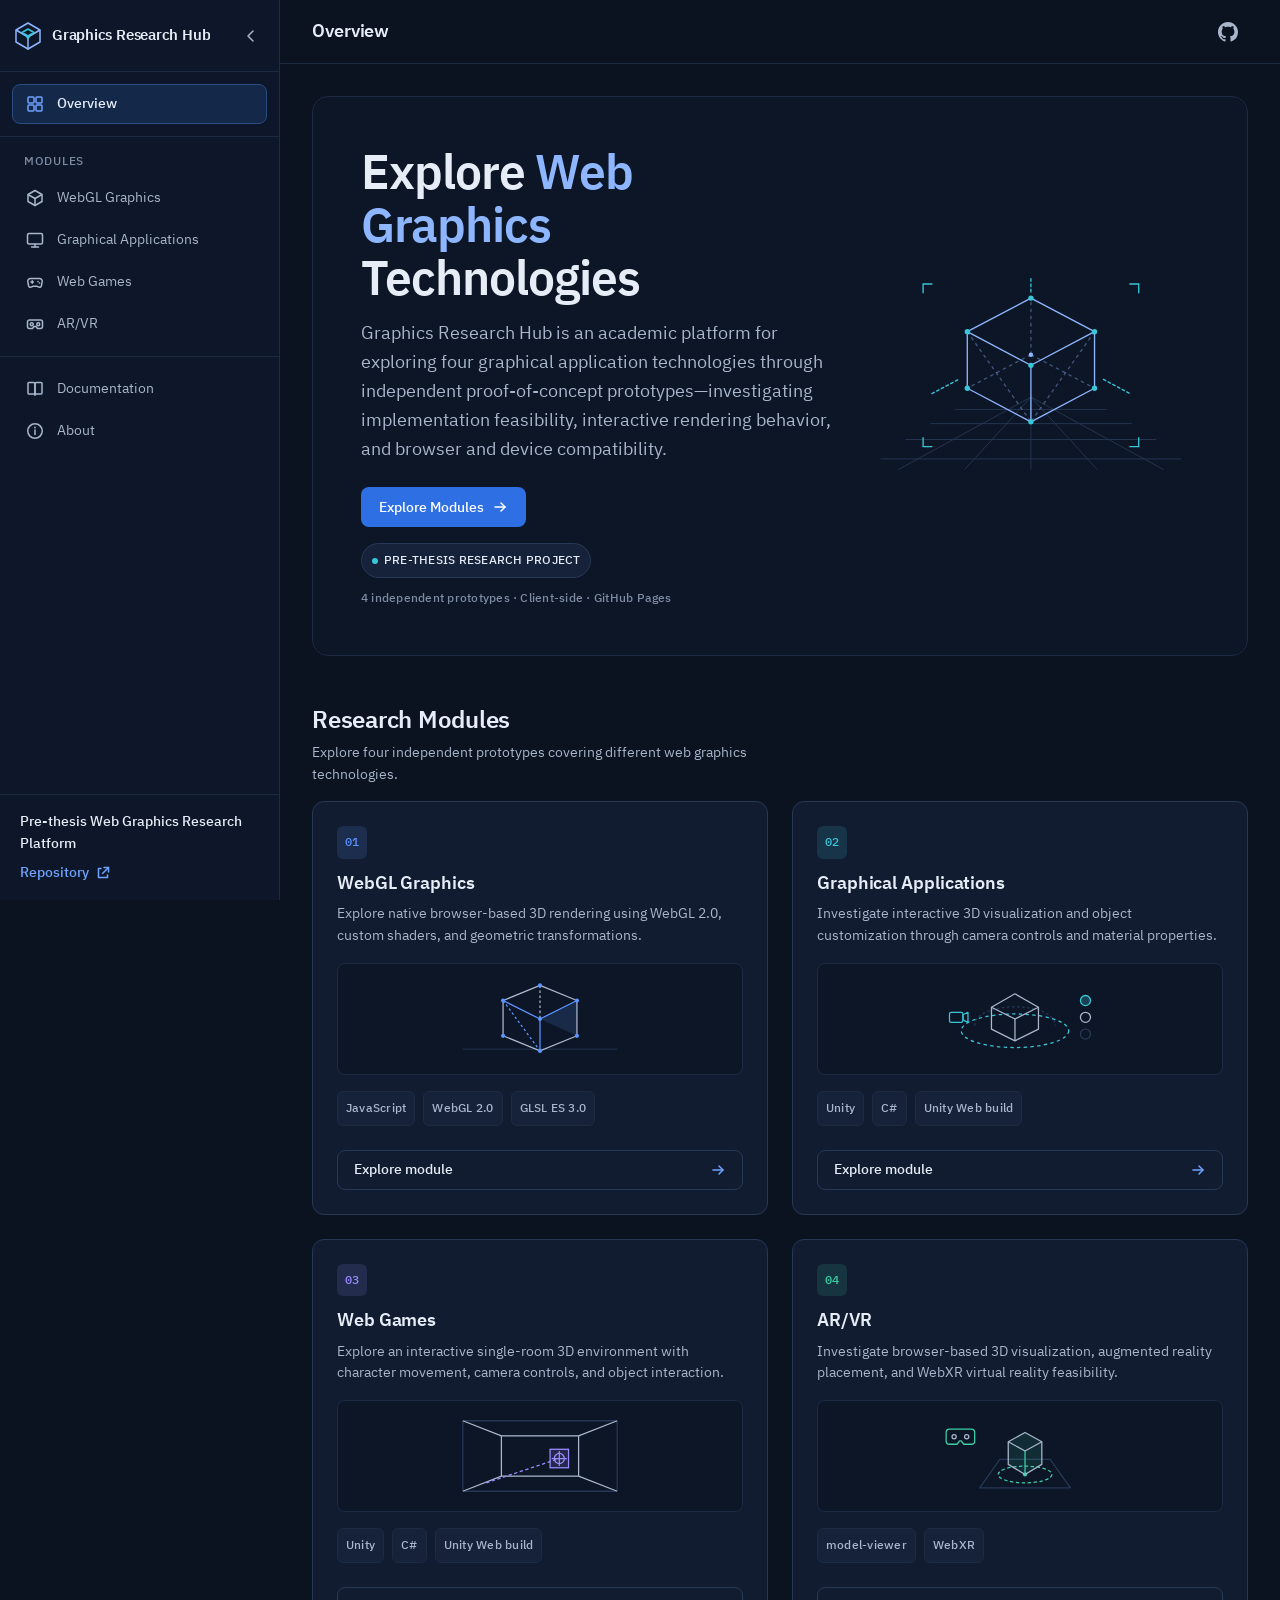
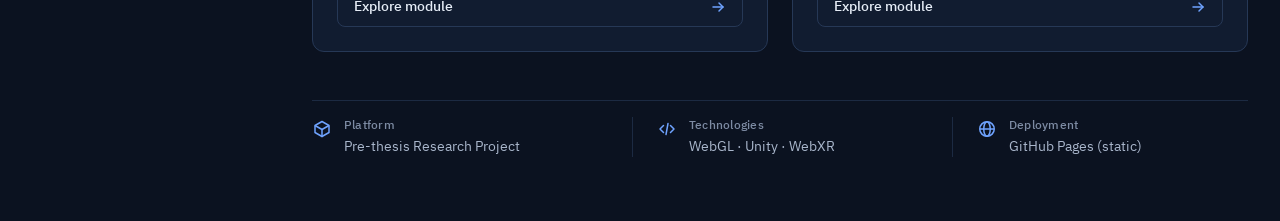
==== commit 8a2b8952: "feat(portal): implement collapsible sidebar with accessible navigation and update styles" ====
--- a/index.html
+++ b/index.html
@@ -38,6 +38,7 @@
             href="#/"
             class="brand-link"
             aria-label="Graphics Research Hub Overview"
+            title="Graphics Research Hub Overview"
           >
             <svg
               class="brand-mark"
@@ -84,6 +85,51 @@
 
           <button
             type="button"
+            class="button-icon sidebar-collapse-btn"
+            id="sidebar-collapse-btn"
+            aria-label="Collapse sidebar"
+            aria-expanded="true"
+            aria-controls="sidebar"
+            title="Collapse sidebar"
+          >
+            <svg
+              class="icon icon-collapse"
+              width="20"
+              height="20"
+              viewBox="0 0 20 20"
+              fill="none"
+              xmlns="http://www.w3.org/2000/svg"
+              aria-hidden="true"
+            >
+              <polyline
+                points="12,5 7,10 12,15"
+                stroke="currentColor"
+                stroke-width="1.5"
+                stroke-linecap="round"
+                stroke-linejoin="round"
+              />
+            </svg>
+            <svg
+              class="icon icon-expand"
+              width="20"
+              height="20"
+              viewBox="0 0 20 20"
+              fill="none"
+              xmlns="http://www.w3.org/2000/svg"
+              aria-hidden="true"
+              hidden
+            >
+              <polyline
+                points="8,5 13,10 8,15"
+                stroke="currentColor"
+                stroke-width="1.5"
+                stroke-linecap="round"
+                stroke-linejoin="round"
+              />
+            </svg>
+          </button>
+          <button
+            type="button"
             class="button-icon sidebar-close-btn"
             id="sidebar-close-btn"
             aria-label="Close navigation menu"
@@ -129,6 +175,7 @@
                   class="nav-item is-active"
                   aria-current="page"
                   data-nav-route="#/"
+                  title="Overview"
                 >
                   <svg
                     class="nav-icon"
@@ -189,7 +236,7 @@
             <div class="nav-group-label" id="nav-group-modules">Modules</div>
             <ul class="nav-list" aria-labelledby="nav-group-modules">
               <li>
-                <a href="#/module1" class="nav-item" data-nav-route="#/module1">
+                <a href="#/module1" class="nav-item" data-nav-route="#/module1" title="WebGL Graphics">
                   <svg
                     class="nav-icon"
                     width="20"
@@ -225,7 +272,7 @@
                 </a>
               </li>
               <li>
-                <a href="#/module2" class="nav-item" data-nav-route="#/module2">
+                <a href="#/module2" class="nav-item" data-nav-route="#/module2" title="Graphical Applications">
                   <svg
                     class="nav-icon"
                     width="20"
@@ -267,7 +314,7 @@
                 </a>
               </li>
               <li>
-                <a href="#/module3" class="nav-item" data-nav-route="#/module3">
+                <a href="#/module3" class="nav-item" data-nav-route="#/module3" title="Web Games">
                   <svg
                     class="nav-icon"
                     width="20"
@@ -308,7 +355,7 @@
                 </a>
               </li>
               <li>
-                <a href="#/module4" class="nav-item" data-nav-route="#/module4">
+                <a href="#/module4" class="nav-item" data-nav-route="#/module4" title="AR/VR">
                   <svg
                     class="nav-icon"
                     width="20"
@@ -354,7 +401,7 @@
               aria-label="Platform documentation and details"
             >
               <li>
-                <a href="#/docs" class="nav-item" data-nav-route="#/docs">
+                <a href="#/docs" class="nav-item" data-nav-route="#/docs" title="Documentation">
                   <svg
                     class="nav-icon"
                     width="20"
@@ -381,7 +428,7 @@
                 </a>
               </li>
               <li>
-                <a href="#/about" class="nav-item" data-nav-route="#/about">
+                <a href="#/about" class="nav-item" data-nav-route="#/about" title="About">
                   <svg
                     class="nav-icon"
                     width="20"
@@ -424,6 +471,7 @@
           <a
             href="https://github.com/enemkayy/prethesis-web-graphics-research"
             class="project-repo-link"
+            title="GitHub Repository"
             target="_blank"
             rel="noopener noreferrer"
           >
@@ -555,17 +603,13 @@
                 class="icon"
                 width="20"
                 height="20"
-                viewBox="0 0 20 20"
-                fill="none"
+                viewBox="0 0 16 16"
+                fill="currentColor"
                 xmlns="http://www.w3.org/2000/svg"
                 aria-hidden="true"
               >
                 <path
-                  d="M10 2.2C5.58 2.2 2 5.82 2 10.28C2 13.85 4.29 16.88 7.47 17.95C7.87 18.02 8.02 17.78 8.02 17.57V16.12C5.8 16.61 5.33 15.04 5.33 15.04C4.97 14.11 4.44 13.86 4.44 13.86C3.72 13.36 4.5 13.37 4.5 13.37C5.3 13.43 5.72 14.2 5.72 14.2C6.43 15.43 7.59 15.08 8.05 14.87C8.12 14.35 8.33 13.99 8.56 13.79C6.78 13.59 4.91 12.89 4.91 9.8C4.91 8.91 5.22 8.19 5.74 7.62C5.66 7.42 5.38 6.6 5.82 5.5C5.82 5.5 6.49 5.28 8.02 6.33C8.66 6.15 9.33 6.06 10 6.06C10.67 6.06 11.34 6.15 11.98 6.33C13.51 5.28 14.18 5.5 14.18 5.5C14.62 6.6 14.34 7.42 14.26 7.62C14.78 8.19 15.09 8.91 15.09 9.8C15.09 12.9 13.22 13.58 11.43 13.78C11.72 14.03 11.98 14.53 11.98 15.3V17.57C11.98 17.78 12.13 18.03 12.53 17.95C15.71 16.88 18 13.85 18 10.28C18 5.82 14.42 2.2 10 2.2Z"
-                  stroke="currentColor"
-                  stroke-width="1.4"
-                  stroke-linecap="round"
-                  stroke-linejoin="round"
+                  d="M8 0C3.58 0 0 3.58 0 8c0 3.54 2.29 6.53 5.47 7.59.4.07.55-.17.55-.38 0-.19-.01-.82-.01-1.49-2.01.37-2.53-.49-2.69-.94-.09-.23-.48-.94-.82-1.13-.28-.15-.68-.52-.01-.53.63-.01 1.08.58 1.23.82.72 1.21 1.87.87 2.33.66.07-.52.28-.87.51-1.07-1.78-.2-3.64-.89-3.64-3.95 0-.87.31-1.59.82-2.15-.08-.2-.36-1.02.08-2.12 0 0 .67-.21 2.2.82.64-.18 1.32-.27 2-.27s1.36.09 2 .27c1.53-1.04 2.2-.82 2.2-.82.44 1.1.16 1.92.08 2.12.51.56.82 1.27.82 2.15 0 3.07-1.87 3.75-3.65 3.95.29.25.54.73.54 1.48 0 1.07-.01 1.93-.01 2.2 0 .21.15.46.55.38A8.01 8.01 0 0 0 16 8c0-4.42-3.58-8-8-8"
                 />
               </svg>
             </a>
@@ -1344,9 +1388,7 @@
                     </svg>
                     <div class="footer-group-text">
                       <dt class="footer-label">Platform</dt>
-                      <dd class="footer-value">
-                        Graphics Research Hub · Pre-thesis research project
-                      </dd>
+                      <dd class="footer-value">Pre-thesis Research Project</dd>
                     </div>
                   </div>
 
@@ -1386,10 +1428,7 @@
                     </svg>
                     <div class="footer-group-text">
                       <dt class="footer-label">Technologies</dt>
-                      <dd class="footer-value">
-                        HTML5 · CSS3 · JavaScript · WebGL · Unity · C# ·
-                        model-viewer · WebXR
-                      </dd>
+                      <dd class="footer-value">WebGL · Unity · WebXR</dd>
                     </div>
                   </div>
 
@@ -1434,9 +1473,6 @@
                   </div>
                 </dl>
 
-                <p class="footer-caption">
-                  Pre-thesis Web Graphics Research Platform
-                </p>
               </footer>
             </div>
 
--- a/css/main.css
+++ b/css/main.css
@@ -97,7 +97,8 @@
   --space-8: 64px;
 
   /* Layout & Shell Dimensions */
-  --sidebar-width: 268px;
+  --sidebar-width: 280px;
+  --sidebar-collapsed-width: 72px;
   --drawer-width: 280px;
   --header-height: 64px;
   --content-max-width: none;
@@ -251,11 +252,11 @@
   z-index: 200;
 }
 
-/* Identity Block (72px tall, 16px inline padding) */
+/* Identity Block (72px tall) */
 .sidebar-header {
   height: 72px;
   min-height: 72px;
-  padding: var(--space-3) var(--space-4);
+  padding: var(--space-3) var(--space-3);
   display: flex;
   align-items: center;
   justify-content: space-between;
@@ -266,21 +267,43 @@
 .brand-link {
   display: inline-flex;
   align-items: center;
-  gap: 10px;
+  gap: var(--space-2);
   color: var(--color-text-primary);
   text-decoration: none;
   border-radius: var(--radius-md);
   padding-block: var(--space-1);
   min-width: 0;
+  flex: 1;
 }
 
 .brand-title {
-  font-size: var(--text-title-size);
+  font-size: 0.9375rem;
   font-weight: var(--font-weight-semibold);
   line-height: var(--text-title-line);
-  letter-spacing: var(--text-title-tracking);
+  letter-spacing: -0.015em;
   color: var(--color-text-primary);
   white-space: nowrap;
+  overflow: hidden;
+  text-overflow: ellipsis;
+}
+
+.button-icon.sidebar-collapse-btn {
+  display: inline-flex;
+  align-items: center;
+  justify-content: center;
+  flex-shrink: 0;
+  width: 32px;
+  height: 32px;
+  border-radius: var(--radius-md);
+}
+
+/* Sidebar Collapse Toggle Button Icons */
+.sidebar-collapse-btn .icon-collapse {
+  display: block;
+}
+
+.sidebar-collapse-btn .icon-expand {
+  display: none;
 }
 
 .button-icon.sidebar-close-btn {
@@ -375,6 +398,7 @@
   border: 0;
   border-top: 1px solid var(--color-border-subtle);
   margin-block: var(--space-3);
+  margin-inline: calc(-1 * var(--space-3));
 }
 
 /* Pinned Bottom Project Information Block */
@@ -1016,26 +1040,23 @@
 
 .portal-footer {
   margin-top: auto;
-  padding-block: var(--space-5);
+  padding-block: var(--space-4);
   border-top: 1px solid var(--color-border-subtle);
-  display: flex;
-  flex-wrap: wrap;
-  align-items: center;
-  justify-content: space-between;
+}
+
+.footer-groups {
+  display: grid;
+  grid-template-columns: repeat(3, minmax(0, 1fr));
+  align-items: center;
   gap: var(--space-5);
-}
-
-.footer-groups {
-  display: flex;
-  flex-wrap: wrap;
-  align-items: center;
-  gap: var(--space-5);
+  width: 100%;
 }
 
 .footer-group {
   display: flex;
   align-items: flex-start;
   gap: var(--space-3);
+  min-width: 0;
 }
 
 .footer-group:not(:first-child) {
@@ -1615,6 +1636,121 @@
 }
 
 /* ==========================================================================
+   Desktop Collapsible Sidebar (>= 1024px)
+   ========================================================================== */
+
+@media (min-width: 1024px) {
+  .sidebar {
+    transition: width var(--duration-drawer) var(--ease-out);
+  }
+
+  body.is-sidebar-collapsed {
+    --sidebar-width: var(--sidebar-collapsed-width);
+  }
+
+  body.is-sidebar-collapsed .brand-link {
+    display: none;
+  }
+
+  body.is-sidebar-collapsed .sidebar-header {
+    justify-content: center;
+    padding-inline: var(--space-2);
+  }
+
+  body.is-sidebar-collapsed .sidebar-collapse-btn {
+    margin-inline: auto;
+  }
+
+  body.is-sidebar-collapsed .sidebar-collapse-btn .icon-collapse {
+    display: none !important;
+  }
+
+  body.is-sidebar-collapsed .sidebar-collapse-btn .icon-expand {
+    display: block !important;
+  }
+
+  body.is-sidebar-collapsed .sidebar-nav {
+    padding-inline: var(--space-2);
+    align-items: center;
+  }
+
+  body.is-sidebar-collapsed .nav-group {
+    width: 100%;
+    align-items: center;
+  }
+
+  body.is-sidebar-collapsed .nav-group-label {
+    display: none;
+  }
+
+  body.is-sidebar-collapsed .nav-list {
+    align-items: center;
+    width: 100%;
+  }
+
+  body.is-sidebar-collapsed .nav-list li {
+    width: 100%;
+    display: flex;
+    justify-content: center;
+  }
+
+  body.is-sidebar-collapsed .nav-item {
+    width: 44px;
+    height: 44px;
+    padding-inline: 0;
+    justify-content: center;
+    gap: 0;
+  }
+
+  body.is-sidebar-collapsed .nav-label {
+    position: absolute;
+    width: 1px;
+    height: 1px;
+    padding: 0;
+    margin: -1px;
+    overflow: hidden;
+    clip: rect(0, 0, 0, 0);
+    white-space: nowrap;
+    border: 0;
+  }
+
+  body.is-sidebar-collapsed .sidebar-divider {
+    margin-inline: 0;
+    width: 100%;
+  }
+
+  body.is-sidebar-collapsed .sidebar-footer {
+    padding: var(--space-4) var(--space-2);
+    align-items: center;
+  }
+
+  body.is-sidebar-collapsed .project-info-title,
+  body.is-sidebar-collapsed .project-info-meta {
+    display: none;
+  }
+
+  body.is-sidebar-collapsed .project-repo-link {
+    justify-content: center;
+    width: 44px;
+    height: 40px;
+    padding: 0;
+    margin-inline: auto;
+  }
+
+  body.is-sidebar-collapsed .project-repo-link span {
+    position: absolute;
+    width: 1px;
+    height: 1px;
+    padding: 0;
+    margin: -1px;
+    overflow: hidden;
+    clip: rect(0, 0, 0, 0);
+    white-space: nowrap;
+    border: 0;
+  }
+}
+
+/* ==========================================================================
    Off-Canvas Drawer Scrim
    ========================================================================== */
 
@@ -1665,6 +1801,10 @@
 
   .sidebar .brand-title {
     font-size: var(--text-body-size);
+  }
+
+  .button-icon.sidebar-collapse-btn {
+    display: none;
   }
 
   .button-icon.sidebar-close-btn {
@@ -1720,6 +1860,10 @@
     gap: 20px;
   }
 
+  .footer-groups {
+    gap: var(--space-4);
+  }
+
   .footer-group:not(:first-child) {
     padding-left: var(--space-4);
   }
@@ -1783,24 +1927,17 @@
   }
 
   .portal-footer {
-    flex-direction: column;
-    align-items: flex-start;
-    gap: var(--space-4);
+    padding-block: var(--space-4);
   }
 
   .footer-groups {
-    flex-direction: column;
-    align-items: flex-start;
-    gap: var(--space-4);
+    grid-template-columns: 1fr;
+    gap: var(--space-3);
   }
 
   .footer-group:not(:first-child) {
     padding-left: 0;
     border-left: none;
-  }
-
-  .footer-caption {
-    text-align: left;
   }
 }
 
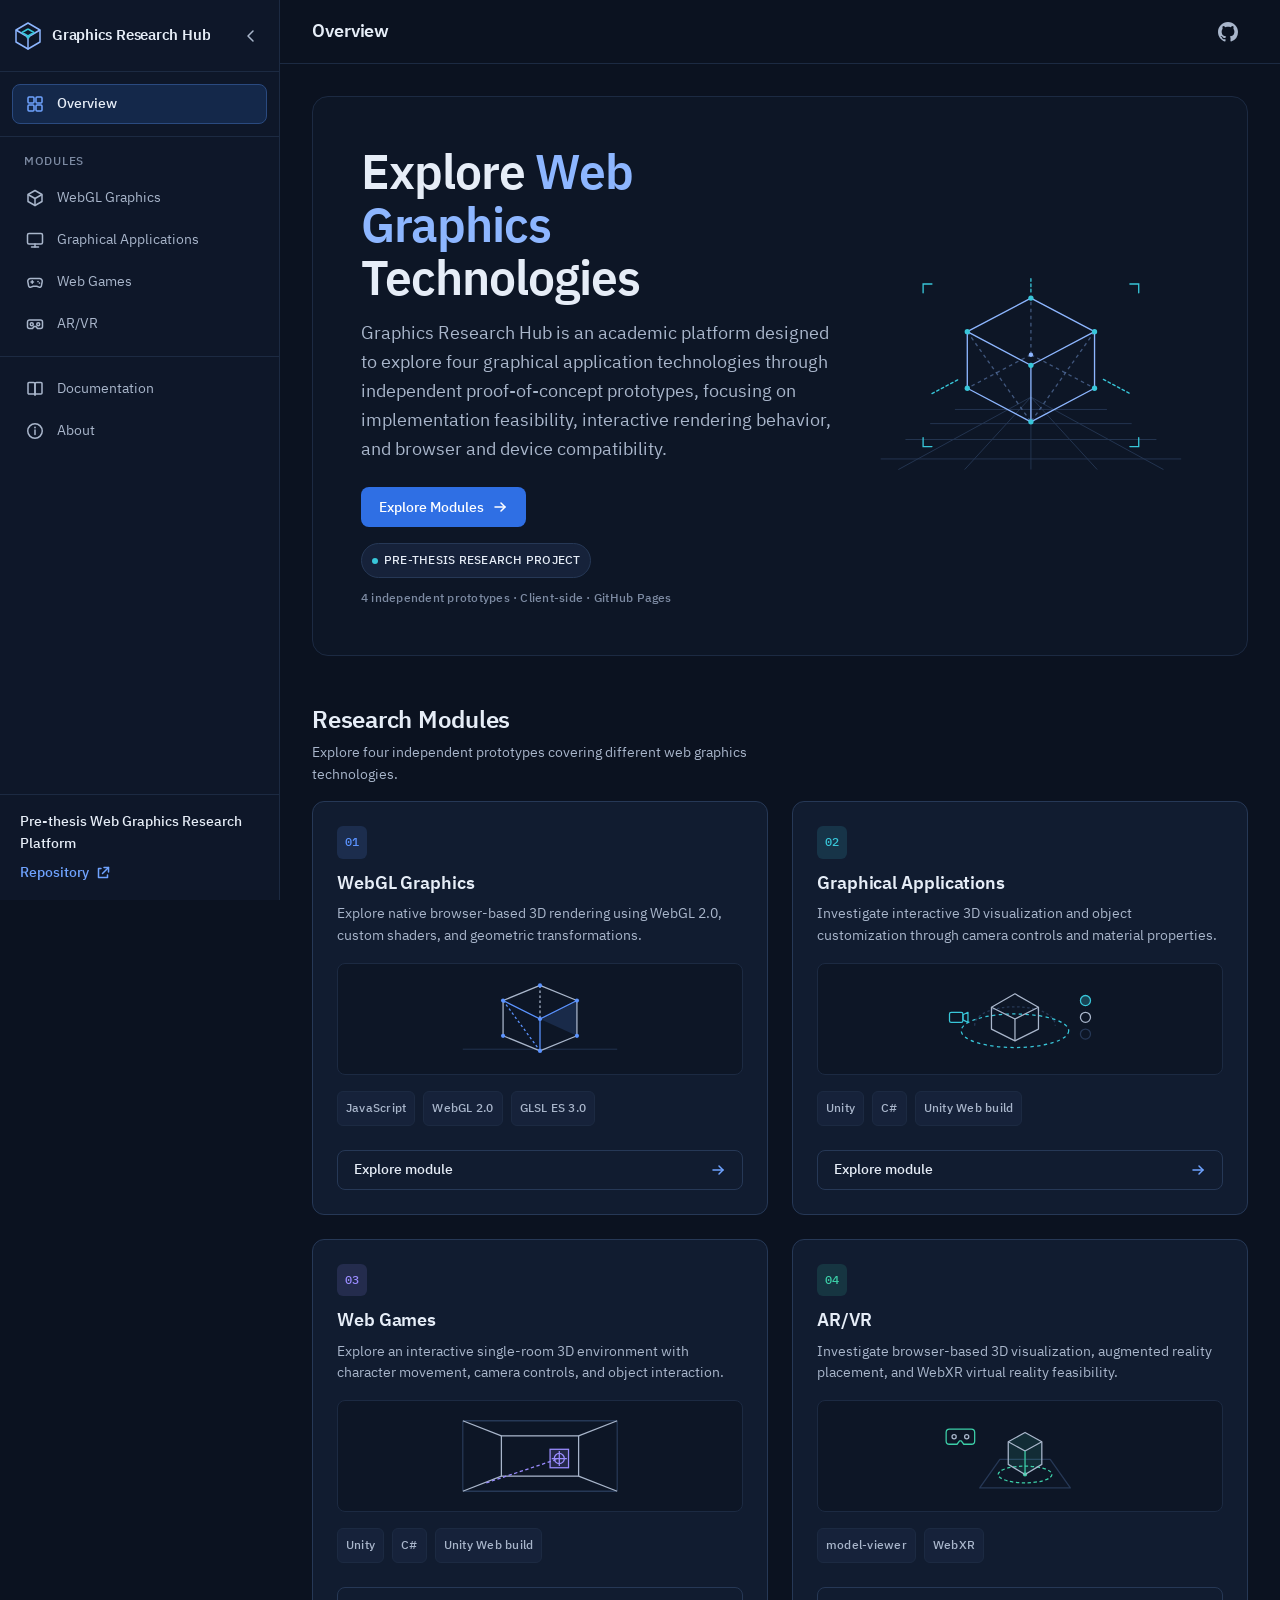
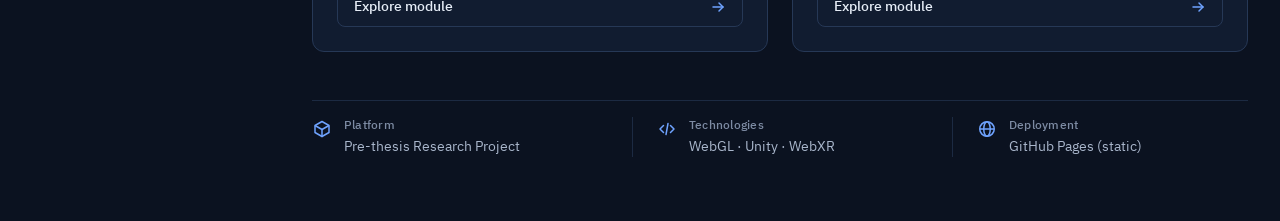
==== commit ae77cbb2: "Add WebGL shader pipeline implementation and responsive styles - Introduced a new JavaScript file sh" ====
--- a/index.html
+++ b/index.html
@@ -236,7 +236,12 @@
             <div class="nav-group-label" id="nav-group-modules">Modules</div>
             <ul class="nav-list" aria-labelledby="nav-group-modules">
               <li>
-                <a href="#/module1" class="nav-item" data-nav-route="#/module1" title="WebGL Graphics">
+                <a
+                  href="#/module1"
+                  class="nav-item"
+                  data-nav-route="#/module1"
+                  title="WebGL Graphics"
+                >
                   <svg
                     class="nav-icon"
                     width="20"
@@ -272,7 +277,12 @@
                 </a>
               </li>
               <li>
-                <a href="#/module2" class="nav-item" data-nav-route="#/module2" title="Graphical Applications">
+                <a
+                  href="#/module2"
+                  class="nav-item"
+                  data-nav-route="#/module2"
+                  title="Graphical Applications"
+                >
                   <svg
                     class="nav-icon"
                     width="20"
@@ -314,7 +324,12 @@
                 </a>
               </li>
               <li>
-                <a href="#/module3" class="nav-item" data-nav-route="#/module3" title="Web Games">
+                <a
+                  href="#/module3"
+                  class="nav-item"
+                  data-nav-route="#/module3"
+                  title="Web Games"
+                >
                   <svg
                     class="nav-icon"
                     width="20"
@@ -355,7 +370,12 @@
                 </a>
               </li>
               <li>
-                <a href="#/module4" class="nav-item" data-nav-route="#/module4" title="AR/VR">
+                <a
+                  href="#/module4"
+                  class="nav-item"
+                  data-nav-route="#/module4"
+                  title="AR/VR"
+                >
                   <svg
                     class="nav-icon"
                     width="20"
@@ -401,7 +421,12 @@
               aria-label="Platform documentation and details"
             >
               <li>
-                <a href="#/docs" class="nav-item" data-nav-route="#/docs" title="Documentation">
+                <a
+                  href="#/docs"
+                  class="nav-item"
+                  data-nav-route="#/docs"
+                  title="Documentation"
+                >
                   <svg
                     class="nav-icon"
                     width="20"
@@ -428,7 +453,12 @@
                 </a>
               </li>
               <li>
-                <a href="#/about" class="nav-item" data-nav-route="#/about" title="About">
+                <a
+                  href="#/about"
+                  class="nav-item"
+                  data-nav-route="#/about"
+                  title="About"
+                >
                   <svg
                     class="nav-icon"
                     width="20"
@@ -629,11 +659,11 @@
                     Technologies
                   </h1>
                   <p class="hero-description">
-                    Graphics Research Hub is an academic platform for exploring
-                    four graphical application technologies through independent
-                    proof-of-concept prototypes—investigating implementation
-                    feasibility, interactive rendering behavior, and browser and
-                    device compatibility.
+                    Graphics Research Hub is an academic platform designed to
+                    explore four graphical application technologies through
+                    independent proof-of-concept prototypes, focusing on
+                    implementation feasibility, interactive rendering behavior,
+                    and browser and device compatibility.
                   </p>
                   <div class="hero-actions">
                     <a href="#modules" class="button-primary">
@@ -1472,7 +1502,6 @@
                     </div>
                   </div>
                 </dl>
-
               </footer>
             </div>
 
@@ -1637,7 +1666,14 @@
                   class="module-iframe"
                   id="module-iframe"
                   title="Module prototype viewport"
-                  allow="xr-spatial-tracking; fullscreen; gamepad; accelerometer; gyroscope; magnetometer"
+                  allow="
+                    xr-spatial-tracking;
+                    fullscreen;
+                    gamepad;
+                    accelerometer;
+                    gyroscope;
+                    magnetometer;
+                  "
                   allowfullscreen
                 ></iframe>
               </div>
@@ -1646,114 +1682,192 @@
             <!-- Static Route View: Documentation & About routes -->
             <div class="route-view" id="route-view" hidden>
               <!-- Documentation View (Route #/docs) -->
-              <article class="doc-view shell-stage" id="docs-view" aria-labelledby="docs-title" hidden>
+              <article
+                class="doc-view shell-stage"
+                id="docs-view"
+                aria-labelledby="docs-title"
+                hidden
+              >
                 <header class="doc-header">
                   <div class="doc-header-meta">
                     <span class="status-chip">Academic Documentation</span>
-                    <span class="doc-status-indicator">Portal Shell Active</span>
+                    <span class="doc-status-indicator"
+                      >Portal Shell Active</span
+                    >
                   </div>
-                  <h1 class="shell-stage-title" id="docs-title">Platform Documentation</h1>
+                  <h1 class="shell-stage-title" id="docs-title">
+                    Platform Documentation
+                  </h1>
                   <p class="shell-stage-description">
-                    Technical documentation for the Pre-thesis Web Graphics Research Platform, outlining platform architecture, independent module specifications, local development setup, and research references.
+                    Technical documentation for the Pre-thesis Web Graphics
+                    Research Platform, outlining platform architecture,
+                    independent module specifications, local development setup,
+                    and research references.
                   </p>
                 </header>
 
                 <!-- 1. Project Overview -->
-                <section class="doc-section" aria-labelledby="docs-overview-title">
-                  <h2 class="doc-section-title" id="docs-overview-title">1. Project Overview</h2>
+                <section
+                  class="doc-section"
+                  aria-labelledby="docs-overview-title"
+                >
+                  <h2 class="doc-section-title" id="docs-overview-title">
+                    1. Project Overview
+                  </h2>
                   <p class="doc-paragraph">
-                    The <strong>Pre-thesis Web Graphics Research Platform</strong> (<cite>Graphics Research Hub</cite>) is an academic research platform designed to investigate and demonstrate four distinct web graphics technologies. The project explores implementation feasibility, rendering characteristics, user interaction capabilities, and cross-browser/device compatibility within a shared client-side web environment.
+                    The
+                    <strong>Pre-thesis Web Graphics Research Platform</strong>
+                    (<cite>Graphics Research Hub</cite>) is an academic research
+                    platform designed to investigate and demonstrate four
+                    distinct web graphics technologies. The project explores
+                    implementation feasibility, rendering characteristics, user
+                    interaction capabilities, and cross-browser/device
+                    compatibility within a shared client-side web environment.
                   </p>
                   <p class="doc-paragraph">
-                    To maintain strict architectural boundaries, each graphical prototype is developed and hosted as an independent document loaded through a shared sandboxed viewport (<code class="doc-inline-code">&lt;iframe&gt;</code>). The common portal coordinates navigation, header metadata, and overview summaries without intruding into internal module rendering loops.
+                    To maintain strict architectural boundaries, each graphical
+                    prototype is developed and hosted as an independent document
+                    loaded through a shared sandboxed viewport (<code
+                      class="doc-inline-code"
+                      >&lt;iframe&gt;</code
+                    >). The common portal coordinates navigation, header
+                    metadata, and overview summaries without intruding into
+                    internal module rendering loops.
                   </p>
                 </section>
 
                 <!-- 2. Module Overview -->
-                <section class="doc-section" aria-labelledby="docs-modules-title">
-                  <h2 class="doc-section-title" id="docs-modules-title">2. Module Overview</h2>
+                <section
+                  class="doc-section"
+                  aria-labelledby="docs-modules-title"
+                >
+                  <h2 class="doc-section-title" id="docs-modules-title">
+                    2. Module Overview
+                  </h2>
                   <p class="doc-paragraph">
-                    The research platform encompasses four independent Proof-of-Concept (PoC) modules. Each module addresses a specific graphics domain and technology stack:
+                    The research platform encompasses four independent
+                    Proof-of-Concept (PoC) modules. Each module addresses a
+                    specific graphics domain and technology stack:
                   </p>
 
                   <div class="doc-grid">
                     <div class="doc-card" data-module-card="1">
                       <div class="doc-card-header">
                         <span class="doc-card-badge">Module 01</span>
-                        <span class="doc-badge-status status-pending">Prototype Planned</span>
+                        <span class="doc-badge-status status-pending"
+                          >Prototype Planned</span
+                        >
                       </div>
                       <h3 class="doc-card-title">WebGL Graphics</h3>
                       <p class="doc-card-desc">
-                        Direct GPU pipeline rendering using native WebGL 2.0 and GLSL ES 3.0 shaders. Focuses on vertex buffer management, transformation matrices, and shader-driven lighting without external 3D libraries.
+                        Direct GPU pipeline rendering using native WebGL 2.0 and
+                        GLSL ES 3.0 shaders. Focuses on vertex buffer
+                        management, transformation matrices, and shader-driven
+                        lighting without external 3D libraries.
                       </p>
-                      <ul class="tag-list doc-card-tags" aria-label="Module 1 technologies">
+                      <ul
+                        class="tag-list doc-card-tags"
+                        aria-label="Module 1 technologies"
+                      >
                         <li class="tag">JavaScript</li>
                         <li class="tag">WebGL 2.0</li>
                         <li class="tag">GLSL ES 3.0</li>
                       </ul>
                       <div class="doc-card-footer">
                         <span class="doc-meta-label">Path:</span>
-                        <code class="doc-inline-code">modules/module1-webgl/</code>
+                        <code class="doc-inline-code"
+                          >modules/module1-webgl/</code
+                        >
                       </div>
                     </div>
 
                     <div class="doc-card" data-module-card="2">
                       <div class="doc-card-header">
                         <span class="doc-card-badge">Module 02</span>
-                        <span class="doc-badge-status status-pending">Prototype Planned</span>
+                        <span class="doc-badge-status status-pending"
+                          >Prototype Planned</span
+                        >
                       </div>
                       <h3 class="doc-card-title">Graphical Applications</h3>
                       <p class="doc-card-desc">
-                        Interactive 3D object visualization and customization using Unity and C# exported to WebGL/WebAssembly. Investigates orbit camera manipulation, bounded zoom, and physically-based rendering (PBR) materials.
+                        Interactive 3D object visualization and customization
+                        using Unity and C# exported to WebGL/WebAssembly.
+                        Investigates orbit camera manipulation, bounded zoom,
+                        and physically-based rendering (PBR) materials.
                       </p>
-                      <ul class="tag-list doc-card-tags" aria-label="Module 2 technologies">
+                      <ul
+                        class="tag-list doc-card-tags"
+                        aria-label="Module 2 technologies"
+                      >
                         <li class="tag">Unity</li>
                         <li class="tag">C#</li>
                         <li class="tag">Unity Web build</li>
                       </ul>
                       <div class="doc-card-footer">
                         <span class="doc-meta-label">Path:</span>
-                        <code class="doc-inline-code">modules/module2-graphical-application/</code>
+                        <code class="doc-inline-code"
+                          >modules/module2-graphical-application/</code
+                        >
                       </div>
                     </div>
 
                     <div class="doc-card" data-module-card="3">
                       <div class="doc-card-header">
                         <span class="doc-card-badge">Module 03</span>
-                        <span class="doc-badge-status status-pending">Prototype Planned</span>
+                        <span class="doc-badge-status status-pending"
+                          >Prototype Planned</span
+                        >
                       </div>
                       <h3 class="doc-card-title">Web Games</h3>
                       <p class="doc-card-desc">
-                        Browser-based interactive gaming within a focused single-room interior. Features first-person WASD character movement, mouse-look camera controls, BoxCollider boundaries, and Physics.Raycast interaction.
+                        Browser-based interactive gaming within a focused
+                        single-room interior. Features first-person WASD
+                        character movement, mouse-look camera controls,
+                        BoxCollider boundaries, and Physics.Raycast interaction.
                       </p>
-                      <ul class="tag-list doc-card-tags" aria-label="Module 3 technologies">
+                      <ul
+                        class="tag-list doc-card-tags"
+                        aria-label="Module 3 technologies"
+                      >
                         <li class="tag">Unity</li>
                         <li class="tag">C#</li>
                         <li class="tag">Unity Web build</li>
                       </ul>
                       <div class="doc-card-footer">
                         <span class="doc-meta-label">Path:</span>
-                        <code class="doc-inline-code">modules/module3-webgame/</code>
+                        <code class="doc-inline-code"
+                          >modules/module3-webgame/</code
+                        >
                       </div>
                     </div>
 
                     <div class="doc-card" data-module-card="4">
                       <div class="doc-card-header">
                         <span class="doc-card-badge">Module 04</span>
-                        <span class="doc-badge-status status-pending">Prototype Planned</span>
+                        <span class="doc-badge-status status-pending"
+                          >Prototype Planned</span
+                        >
                       </div>
                       <h3 class="doc-card-title">AR/VR</h3>
                       <p class="doc-card-desc">
-                        Web-based augmented reality 3D model visualization via Google &lt;model-viewer&gt; with 1:1 real-world spatial placement (ARCore/ARKit) alongside an investigation into WebXR Virtual Reality feasibility.
+                        Web-based augmented reality 3D model visualization via
+                        Google &lt;model-viewer&gt; with 1:1 real-world spatial
+                        placement (ARCore/ARKit) alongside an investigation into
+                        WebXR Virtual Reality feasibility.
                       </p>
-                      <ul class="tag-list doc-card-tags" aria-label="Module 4 technologies">
+                      <ul
+                        class="tag-list doc-card-tags"
+                        aria-label="Module 4 technologies"
+                      >
                         <li class="tag">model-viewer</li>
                         <li class="tag">glTF 2.0 / GLB</li>
                         <li class="tag">WebXR API</li>
                       </ul>
                       <div class="doc-card-footer">
                         <span class="doc-meta-label">Path:</span>
-                        <code class="doc-inline-code">modules/module4-webar/</code>
+                        <code class="doc-inline-code"
+                          >modules/module4-webar/</code
+                        >
                       </div>
                     </div>
                   </div>
@@ -1761,12 +1875,22 @@
 
                 <!-- 3. Technology Stack -->
                 <section class="doc-section" aria-labelledby="docs-tech-title">
-                  <h2 class="doc-section-title" id="docs-tech-title">3. Technology Stack</h2>
+                  <h2 class="doc-section-title" id="docs-tech-title">
+                    3. Technology Stack
+                  </h2>
                   <p class="doc-paragraph">
-                    The platform enforces client-side execution with zero backend infrastructure or external frontend frameworks. Below is the architectural breakdown across portal layers and module prototypes:
+                    The platform enforces client-side execution with zero
+                    backend infrastructure or external frontend frameworks.
+                    Below is the architectural breakdown across portal layers
+                    and module prototypes:
                   </p>
 
-                  <div class="doc-table-wrapper" tabindex="0" role="region" aria-label="Technology Stack Table">
+                  <div
+                    class="doc-table-wrapper"
+                    tabindex="0"
+                    role="region"
+                    aria-label="Technology Stack Table"
+                  >
                     <table class="doc-table">
                       <thead>
                         <tr>
@@ -1780,38 +1904,84 @@
                         <tr>
                           <td><strong>Web Portal Shell</strong></td>
                           <td>HTML5, CSS3, Vanilla JavaScript (ES6+)</td>
-                          <td><code class="doc-inline-code">/ (index.html, css/, js/)</code></td>
-                          <td><span class="doc-badge-status status-active">Implemented</span></td>
+                          <td>
+                            <code class="doc-inline-code"
+                              >/ (index.html, css/, js/)</code
+                            >
+                          </td>
+                          <td>
+                            <span class="doc-badge-status status-active"
+                              >Implemented</span
+                            >
+                          </td>
                         </tr>
                         <tr>
                           <td><strong>Module 1: WebGL</strong></td>
                           <td>JavaScript, Native WebGL 2.0, GLSL ES 3.0</td>
-                          <td><code class="doc-inline-code">modules/module1-webgl/</code></td>
-                          <td><span class="doc-badge-status status-pending">Placeholder / Planned</span></td>
+                          <td>
+                            <code class="doc-inline-code"
+                              >modules/module1-webgl/</code
+                            >
+                          </td>
+                          <td>
+                            <span class="doc-badge-status status-pending"
+                              >Placeholder / Planned</span
+                            >
+                          </td>
                         </tr>
                         <tr>
                           <td><strong>Module 2: Graphical Apps</strong></td>
                           <td>Unity, C#, WebGL/WebAssembly build</td>
-                          <td><code class="doc-inline-code">modules/module2-graphical-application/</code></td>
-                          <td><span class="doc-badge-status status-pending">Placeholder / Planned</span></td>
+                          <td>
+                            <code class="doc-inline-code"
+                              >modules/module2-graphical-application/</code
+                            >
+                          </td>
+                          <td>
+                            <span class="doc-badge-status status-pending"
+                              >Placeholder / Planned</span
+                            >
+                          </td>
                         </tr>
                         <tr>
                           <td><strong>Module 3: Web Games</strong></td>
                           <td>Unity, C#, WebGL/WebAssembly build</td>
-                          <td><code class="doc-inline-code">modules/module3-webgame/</code></td>
-                          <td><span class="doc-badge-status status-pending">Placeholder / Planned</span></td>
+                          <td>
+                            <code class="doc-inline-code"
+                              >modules/module3-webgame/</code
+                            >
+                          </td>
+                          <td>
+                            <span class="doc-badge-status status-pending"
+                              >Placeholder / Planned</span
+                            >
+                          </td>
                         </tr>
                         <tr>
                           <td><strong>Module 4: AR/VR</strong></td>
                           <td>Google &lt;model-viewer&gt;, WebXR Device API</td>
-                          <td><code class="doc-inline-code">modules/module4-webar/</code></td>
-                          <td><span class="doc-badge-status status-pending">Placeholder / Planned</span></td>
+                          <td>
+                            <code class="doc-inline-code"
+                              >modules/module4-webar/</code
+                            >
+                          </td>
+                          <td>
+                            <span class="doc-badge-status status-pending"
+                              >Placeholder / Planned</span
+                            >
+                          </td>
                         </tr>
                         <tr>
                           <td><strong>Deployment Target</strong></td>
                           <td>GitHub Pages (Static Web Hosting)</td>
-                          <td><code class="doc-inline-code">Repository Root</code></td>
-                          <td><span class="doc-badge-status status-active">Architecture Ready</span></td>
+                          <td>
+                            <code class="doc-inline-code">Repository Root</code>
+                          </td>
+                          <td>
+                            <span class="doc-badge-status status-active"
+                              >Architecture Ready</span
+                            >
+                          </td>
                         </tr>
                       </tbody>
                     </table>
@@ -1819,10 +1989,17 @@
                 </section>
 
                 <!-- 4. Project Structure -->
-                <section class="doc-section" aria-labelledby="docs-structure-title">
-                  <h2 class="doc-section-title" id="docs-structure-title">4. Project Structure</h2>
+                <section
+                  class="doc-section"
+                  aria-labelledby="docs-structure-title"
+                >
+                  <h2 class="doc-section-title" id="docs-structure-title">
+                    4. Project Structure
+                  </h2>
                   <p class="doc-paragraph">
-                    The repository follows a clean, decoupled folder structure that isolates the common portal from independent module implementations:
+                    The repository follows a clean, decoupled folder structure
+                    that isolates the common portal from independent module
+                    implementations:
                   </p>
 
                   <div class="doc-code-block">
@@ -1852,18 +2029,46 @@
                   </div>
 
                   <ul class="doc-list">
-                    <li><strong><code>index.html</code></strong>: Common portal shell containing sidebar, header, Overview dashboard, shared module viewport, and static views.</li>
-                    <li><strong><code>modules/</code></strong>: Self-contained prototype directories. Each module contains its own HTML, scripts, and runtime assets.</li>
-                    <li><strong><code>docs/</code></strong>: Authoritative architecture documentation and technical module specifications.</li>
-                    <li><strong><code>assets/</code></strong>: Self-hosted typography assets and 3D assets used across modules.</li>
+                    <li>
+                      <strong><code>index.html</code></strong
+                      >: Common portal shell containing sidebar, header,
+                      Overview dashboard, shared module viewport, and static
+                      views.
+                    </li>
+                    <li>
+                      <strong><code>modules/</code></strong
+                      >: Self-contained prototype directories. Each module
+                      contains its own HTML, scripts, and runtime assets.
+                    </li>
+                    <li>
+                      <strong><code>docs/</code></strong
+                      >: Authoritative architecture documentation and technical
+                      module specifications.
+                    </li>
+                    <li>
+                      <strong><code>assets/</code></strong
+                      >: Self-hosted typography assets and 3D assets used across
+                      modules.
+                    </li>
                   </ul>
                 </section>
 
                 <!-- 5. Getting Started -->
-                <section class="doc-section" aria-labelledby="docs-getting-started-title">
-                  <h2 class="doc-section-title" id="docs-getting-started-title">5. Getting Started</h2>
+                <section
+                  class="doc-section"
+                  aria-labelledby="docs-getting-started-title"
+                >
+                  <h2 class="doc-section-title" id="docs-getting-started-title">
+                    5. Getting Started
+                  </h2>
                   <p class="doc-paragraph">
-                    Because modern browsers enforce strict security policies regarding local file access (<code class="doc-inline-code">file://</code> protocol) for WebGL shaders, WebAssembly binaries, iframe navigation, and ES modules, the platform should be served via a local static HTTP server.
+                    Because modern browsers enforce strict security policies
+                    regarding local file access (<code class="doc-inline-code"
+                      >file://</code
+                    >
+                    protocol) for WebGL shaders, WebAssembly binaries, iframe
+                    navigation, and ES modules, the platform should be served
+                    via a local static HTTP server.
                   </p>
 
                   <div class="doc-callout">
@@ -1876,18 +2081,39 @@
                       xmlns="http://www.w3.org/2000/svg"
                       aria-hidden="true"
                     >
-                      <circle cx="9" cy="9" r="7.25" stroke="currentColor" stroke-width="1.5" />
-                      <line x1="9" y1="8" x2="9" y2="13" stroke="currentColor" stroke-width="1.5" stroke-linecap="round" />
+                      <circle
+                        cx="9"
+                        cy="9"
+                        r="7.25"
+                        stroke="currentColor"
+                        stroke-width="1.5"
+                      />
+                      <line
+                        x1="9"
+                        y1="8"
+                        x2="9"
+                        y2="13"
+                        stroke="currentColor"
+                        stroke-width="1.5"
+                        stroke-linecap="round"
+                      />
                       <circle cx="9" cy="5.5" r="0.75" fill="currentColor" />
                     </svg>
                     <div class="doc-callout-body">
                       <strong>Why an HTTP server is required:</strong>
-                      Cross-origin and local file restrictions prevent browsers from loading WebGL shaders, WebAssembly memory files, and iframe documents reliably over <code class="doc-inline-code">file://</code>. Serving via HTTP/HTTPS guarantees identical behavior to GitHub Pages deployment.
+                      Cross-origin and local file restrictions prevent browsers
+                      from loading WebGL shaders, WebAssembly memory files, and
+                      iframe documents reliably over
+                      <code class="doc-inline-code">file://</code>. Serving via
+                      HTTP/HTTPS guarantees identical behavior to GitHub Pages
+                      deployment.
                     </div>
                   </div>
 
                   <h3 class="doc-subtitle">Local Server Commands</h3>
-                  <p class="doc-paragraph">Choose any lightweight static server tool:</p>
+                  <p class="doc-paragraph">
+                    Choose any lightweight static server tool:
+                  </p>
 
                   <div class="doc-code-block">
                     <pre><code class="doc-code"># Option A: Python 3 built-in HTTP server
@@ -1901,105 +2127,379 @@
                   </div>
 
                   <p class="doc-paragraph">
-                    Once the server is running, navigate to <code class="doc-inline-code">http://localhost:8000/</code> (or the assigned port) in any modern desktop browser (Chrome, Firefox, Edge, or Safari).
+                    Once the server is running, navigate to
+                    <code class="doc-inline-code">http://localhost:8000/</code>
+                    (or the assigned port) in any modern desktop browser
+                    (Chrome, Firefox, Edge, or Safari).
                   </p>
                 </section>
 
                 <!-- 6. Related Resources -->
-                <section class="doc-section" aria-labelledby="docs-resources-title">
-                  <h2 class="doc-section-title" id="docs-resources-title">6. Related Resources</h2>
+                <section
+                  class="doc-section"
+                  aria-labelledby="docs-resources-title"
+                >
+                  <h2 class="doc-section-title" id="docs-resources-title">
+                    6. Related Resources
+                  </h2>
                   <p class="doc-paragraph">
-                    Explore the authoritative project documentation and module technical specifications:
+                    Explore the authoritative project documentation and module
+                    technical specifications:
                   </p>
 
                   <div class="doc-grid doc-resource-grid">
-                    <a href="README.md" class="doc-resource-card" target="_blank" rel="noopener noreferrer">
+                    <a
+                      href="README.md"
+                      class="doc-resource-card"
+                      target="_blank"
+                      rel="noopener noreferrer"
+                    >
                       <div class="doc-resource-icon" aria-hidden="true">
-                        <svg class="doc-resource-svg" width="20" height="20" viewBox="0 0 20 20" fill="none" xmlns="http://www.w3.org/2000/svg">
-                          <path d="M4 3.5C4 2.67157 4.67157 2 5.5 2H11.5L16 6.5V16.5C16 17.3284 15.3284 18 14.5 18H5.5C4.67157 18 4 17.3284 4 16.5V3.5Z" stroke="currentColor" stroke-width="1.5" stroke-linejoin="round"/>
-                          <polyline points="11,2 11,7 16,7" stroke="currentColor" stroke-width="1.5" stroke-linejoin="round"/>
-                          <line x1="7" y1="11" x2="13" y2="11" stroke="currentColor" stroke-width="1.5" stroke-linecap="round"/>
-                          <line x1="7" y1="14" x2="11" y2="14" stroke="currentColor" stroke-width="1.5" stroke-linecap="round"/>
+                        <svg
+                          class="doc-resource-svg"
+                          width="20"
+                          height="20"
+                          viewBox="0 0 20 20"
+                          fill="none"
+                          xmlns="http://www.w3.org/2000/svg"
+                        >
+                          <path
+                            d="M4 3.5C4 2.67157 4.67157 2 5.5 2H11.5L16 6.5V16.5C16 17.3284 15.3284 18 14.5 18H5.5C4.67157 18 4 17.3284 4 16.5V3.5Z"
+                            stroke="currentColor"
+                            stroke-width="1.5"
+                            stroke-linejoin="round"
+                          />
+                          <polyline
+                            points="11,2 11,7 16,7"
+                            stroke="currentColor"
+                            stroke-width="1.5"
+                            stroke-linejoin="round"
+                          />
+                          <line
+                            x1="7"
+                            y1="11"
+                            x2="13"
+                            y2="11"
+                            stroke="currentColor"
+                            stroke-width="1.5"
+                            stroke-linecap="round"
+                          />
+                          <line
+                            x1="7"
+                            y1="14"
+                            x2="11"
+                            y2="14"
+                            stroke="currentColor"
+                            stroke-width="1.5"
+                            stroke-linecap="round"
+                          />
                         </svg>
                       </div>
                       <div class="doc-resource-info">
                         <strong class="doc-resource-title">README.md</strong>
-                        <span class="doc-resource-desc">Project overview, setup guidelines, and repository roadmap.</span>
+                        <span class="doc-resource-desc"
+                          >Project overview, setup guidelines, and repository
+                          roadmap.</span
+                        >
                       </div>
                     </a>
 
-                    <a href="docs/ARCHITECTURE.md" class="doc-resource-card" target="_blank" rel="noopener noreferrer">
+                    <a
+                      href="docs/ARCHITECTURE.md"
+                      class="doc-resource-card"
+                      target="_blank"
+                      rel="noopener noreferrer"
+                    >
                       <div class="doc-resource-icon" aria-hidden="true">
-                        <svg class="doc-resource-svg" width="20" height="20" viewBox="0 0 20 20" fill="none" xmlns="http://www.w3.org/2000/svg">
-                          <rect x="2.5" y="3" width="6" height="5" rx="1" stroke="currentColor" stroke-width="1.5"/>
-                          <rect x="11.5" y="3" width="6" height="5" rx="1" stroke="currentColor" stroke-width="1.5"/>
-                          <rect x="7" y="12" width="6" height="5" rx="1" stroke="currentColor" stroke-width="1.5"/>
-                          <path d="M5.5 8V10H14.5V8" stroke="currentColor" stroke-width="1.5" stroke-linecap="round" stroke-linejoin="round"/>
-                          <line x1="10" y1="10" x2="10" y2="12" stroke="currentColor" stroke-width="1.5" stroke-linecap="round"/>
+                        <svg
+                          class="doc-resource-svg"
+                          width="20"
+                          height="20"
+                          viewBox="0 0 20 20"
+                          fill="none"
+                          xmlns="http://www.w3.org/2000/svg"
+                        >
+                          <rect
+                            x="2.5"
+                            y="3"
+                            width="6"
+                            height="5"
+                            rx="1"
+                            stroke="currentColor"
+                            stroke-width="1.5"
+                          />
+                          <rect
+                            x="11.5"
+                            y="3"
+                            width="6"
+                            height="5"
+                            rx="1"
+                            stroke="currentColor"
+                            stroke-width="1.5"
+                          />
+                          <rect
+                            x="7"
+                            y="12"
+                            width="6"
+                            height="5"
+                            rx="1"
+                            stroke="currentColor"
+                            stroke-width="1.5"
+                          />
+                          <path
+                            d="M5.5 8V10H14.5V8"
+                            stroke="currentColor"
+                            stroke-width="1.5"
+                            stroke-linecap="round"
+                            stroke-linejoin="round"
+                          />
+                          <line
+                            x1="10"
+                            y1="10"
+                            x2="10"
+                            y2="12"
+                            stroke="currentColor"
+                            stroke-width="1.5"
+                            stroke-linecap="round"
+                          />
                         </svg>
                       </div>
                       <div class="doc-resource-info">
-                        <strong class="doc-resource-title">System Architecture</strong>
-                        <span class="doc-resource-desc">System design, modular integration, and constraints.</span>
+                        <strong class="doc-resource-title"
+                          >System Architecture</strong
+                        >
+                        <span class="doc-resource-desc"
+                          >System design, modular integration, and
+                          constraints.</span
+                        >
                       </div>
                     </a>
 
-                    <a href="docs/specs/module1-spec.md" class="doc-resource-card" target="_blank" rel="noopener noreferrer">
+                    <a
+                      href="docs/specs/module1-spec.md"
+                      class="doc-resource-card"
+                      target="_blank"
+                      rel="noopener noreferrer"
+                    >
                       <div class="doc-resource-icon" aria-hidden="true">
-                        <svg class="doc-resource-svg" width="20" height="20" viewBox="0 0 20 20" fill="none" xmlns="http://www.w3.org/2000/svg">
-                          <polygon points="10,2.5 17,6.5 17,13.5 10,17.5 3,13.5 3,6.5" stroke="currentColor" stroke-width="1.5" stroke-linejoin="round"/>
-                          <polyline points="3,6.5 10,10.5 17,6.5" stroke="currentColor" stroke-width="1.5" stroke-linejoin="round"/>
-                          <line x1="10" y1="10.5" x2="10" y2="17.5" stroke="currentColor" stroke-width="1.5" stroke-linecap="round"/>
+                        <svg
+                          class="doc-resource-svg"
+                          width="20"
+                          height="20"
+                          viewBox="0 0 20 20"
+                          fill="none"
+                          xmlns="http://www.w3.org/2000/svg"
+                        >
+                          <polygon
+                            points="10,2.5 17,6.5 17,13.5 10,17.5 3,13.5 3,6.5"
+                            stroke="currentColor"
+                            stroke-width="1.5"
+                            stroke-linejoin="round"
+                          />
+                          <polyline
+                            points="3,6.5 10,10.5 17,6.5"
+                            stroke="currentColor"
+                            stroke-width="1.5"
+                            stroke-linejoin="round"
+                          />
+                          <line
+                            x1="10"
+                            y1="10.5"
+                            x2="10"
+                            y2="17.5"
+                            stroke="currentColor"
+                            stroke-width="1.5"
+                            stroke-linecap="round"
+                          />
                         </svg>
                       </div>
                       <div class="doc-resource-info">
-                        <strong class="doc-resource-title">Module 1 Specification</strong>
-                        <span class="doc-resource-desc">WebGL 2.0 &amp; GLSL ES 3.0 shader pipeline spec.</span>
+                        <strong class="doc-resource-title"
+                          >Module 1 Specification</strong
+                        >
+                        <span class="doc-resource-desc"
+                          >WebGL 2.0 &amp; GLSL ES 3.0 shader pipeline
+                          spec.</span
+                        >
                       </div>
                     </a>
 
-                    <a href="docs/specs/module2-spec.md" class="doc-resource-card" target="_blank" rel="noopener noreferrer">
+                    <a
+                      href="docs/specs/module2-spec.md"
+                      class="doc-resource-card"
+                      target="_blank"
+                      rel="noopener noreferrer"
+                    >
                       <div class="doc-resource-icon" aria-hidden="true">
-                        <svg class="doc-resource-svg" width="20" height="20" viewBox="0 0 20 20" fill="none" xmlns="http://www.w3.org/2000/svg">
-                          <rect x="2.5" y="3.5" width="15" height="10" rx="1.5" stroke="currentColor" stroke-width="1.5"/>
-                          <line x1="7" y1="16.5" x2="13" y2="16.5" stroke="currentColor" stroke-width="1.5" stroke-linecap="round"/>
-                          <line x1="10" y1="13.5" x2="10" y2="16.5" stroke="currentColor" stroke-width="1.5" stroke-linecap="round"/>
+                        <svg
+                          class="doc-resource-svg"
+                          width="20"
+                          height="20"
+                          viewBox="0 0 20 20"
+                          fill="none"
+                          xmlns="http://www.w3.org/2000/svg"
+                        >
+                          <rect
+                            x="2.5"
+                            y="3.5"
+                            width="15"
+                            height="10"
+                            rx="1.5"
+                            stroke="currentColor"
+                            stroke-width="1.5"
+                          />
+                          <line
+                            x1="7"
+                            y1="16.5"
+                            x2="13"
+                            y2="16.5"
+                            stroke="currentColor"
+                            stroke-width="1.5"
+                            stroke-linecap="round"
+                          />
+                          <line
+                            x1="10"
+                            y1="13.5"
+                            x2="10"
+                            y2="16.5"
+                            stroke="currentColor"
+                            stroke-width="1.5"
+                            stroke-linecap="round"
+                          />
                         </svg>
                       </div>
                       <div class="doc-resource-info">
-                        <strong class="doc-resource-title">Module 2 Specification</strong>
-                        <span class="doc-resource-desc">Unity WebGL 3D object configurator spec.</span>
+                        <strong class="doc-resource-title"
+                          >Module 2 Specification</strong
+                        >
+                        <span class="doc-resource-desc"
+                          >Unity WebGL 3D object configurator spec.</span
+                        >
                       </div>
                     </a>
 
-                    <a href="docs/specs/module3-spec.md" class="doc-resource-card" target="_blank" rel="noopener noreferrer">
+                    <a
+                      href="docs/specs/module3-spec.md"
+                      class="doc-resource-card"
+                      target="_blank"
+                      rel="noopener noreferrer"
+                    >
                       <div class="doc-resource-icon" aria-hidden="true">
-                        <svg class="doc-resource-svg" width="20" height="20" viewBox="0 0 20 20" fill="none" xmlns="http://www.w3.org/2000/svg">
-                          <rect x="2.5" y="5.5" width="15" height="9" rx="3.5" stroke="currentColor" stroke-width="1.5"/>
-                          <line x1="5.5" y1="10" x2="8.5" y2="10" stroke="currentColor" stroke-width="1.5" stroke-linecap="round"/>
-                          <line x1="7" y1="8.5" x2="7" y2="11.5" stroke="currentColor" stroke-width="1.5" stroke-linecap="round"/>
-                          <circle cx="12.5" cy="9.25" r="0.75" fill="currentColor"/>
-                          <circle cx="14.25" cy="10.75" r="0.75" fill="currentColor"/>
+                        <svg
+                          class="doc-resource-svg"
+                          width="20"
+                          height="20"
+                          viewBox="0 0 20 20"
+                          fill="none"
+                          xmlns="http://www.w3.org/2000/svg"
+                        >
+                          <rect
+                            x="2.5"
+                            y="5.5"
+                            width="15"
+                            height="9"
+                            rx="3.5"
+                            stroke="currentColor"
+                            stroke-width="1.5"
+                          />
+                          <line
+                            x1="5.5"
+                            y1="10"
+                            x2="8.5"
+                            y2="10"
+                            stroke="currentColor"
+                            stroke-width="1.5"
+                            stroke-linecap="round"
+                          />
+                          <line
+                            x1="7"
+                            y1="8.5"
+                            x2="7"
+                            y2="11.5"
+                            stroke="currentColor"
+                            stroke-width="1.5"
+                            stroke-linecap="round"
+                          />
+                          <circle
+                            cx="12.5"
+                            cy="9.25"
+                            r="0.75"
+                            fill="currentColor"
+                          />
+                          <circle
+                            cx="14.25"
+                            cy="10.75"
+                            r="0.75"
+                            fill="currentColor"
+                          />
                         </svg>
                       </div>
                       <div class="doc-resource-info">
-                        <strong class="doc-resource-title">Module 3 Specification</strong>
-                        <span class="doc-resource-desc">Unity WebGL single-room game environment spec.</span>
+                        <strong class="doc-resource-title"
+                          >Module 3 Specification</strong
+                        >
+                        <span class="doc-resource-desc"
+                          >Unity WebGL single-room game environment spec.</span
+                        >
                       </div>
                     </a>
 
-                    <a href="docs/specs/module4-spec.md" class="doc-resource-card" target="_blank" rel="noopener noreferrer">
+                    <a
+                      href="docs/specs/module4-spec.md"
+                      class="doc-resource-card"
+                      target="_blank"
+                      rel="noopener noreferrer"
+                    >
                       <div class="doc-resource-icon" aria-hidden="true">
-                        <svg class="doc-resource-svg" width="20" height="20" viewBox="0 0 20 20" fill="none" xmlns="http://www.w3.org/2000/svg">
-                          <rect x="2.5" y="6" width="15" height="8" rx="2" stroke="currentColor" stroke-width="1.5"/>
-                          <circle cx="7" cy="10" r="1.75" stroke="currentColor" stroke-width="1.5"/>
-                          <circle cx="13" cy="10" r="1.75" stroke="currentColor" stroke-width="1.5"/>
-                          <line x1="8.75" y1="10" x2="11.25" y2="10" stroke="currentColor" stroke-width="1.5"/>
+                        <svg
+                          class="doc-resource-svg"
+                          width="20"
+                          height="20"
+                          viewBox="0 0 20 20"
+                          fill="none"
+                          xmlns="http://www.w3.org/2000/svg"
+                        >
+                          <rect
+                            x="2.5"
+                            y="6"
+                            width="15"
+                            height="8"
+                            rx="2"
+                            stroke="currentColor"
+                            stroke-width="1.5"
+                          />
+                          <circle
+                            cx="7"
+                            cy="10"
+                            r="1.75"
+                            stroke="currentColor"
+                            stroke-width="1.5"
+                          />
+                          <circle
+                            cx="13"
+                            cy="10"
+                            r="1.75"
+                            stroke="currentColor"
+                            stroke-width="1.5"
+                          />
+                          <line
+                            x1="8.75"
+                            y1="10"
+                            x2="11.25"
+                            y2="10"
+                            stroke="currentColor"
+                            stroke-width="1.5"
+                          />
                         </svg>
                       </div>
                       <div class="doc-resource-info">
-                        <strong class="doc-resource-title">Module 4 Specification</strong>
-                        <span class="doc-resource-desc">&lt;model-viewer&gt; AR &amp; WebXR VR feasibility spec.</span>
+                        <strong class="doc-resource-title"
+                          >Module 4 Specification</strong
+                        >
+                        <span class="doc-resource-desc"
+                          >&lt;model-viewer&gt; AR &amp; WebXR VR feasibility
+                          spec.</span
+                        >
                       </div>
                     </a>
                   </div>
@@ -2007,76 +2507,152 @@
               </article>
 
               <!-- About View (Route #/about) -->
-              <article class="doc-view shell-stage" id="about-view" aria-labelledby="about-title" hidden>
+              <article
+                class="doc-view shell-stage"
+                id="about-view"
+                aria-labelledby="about-title"
+                hidden
+              >
                 <header class="doc-header">
                   <div class="doc-header-meta">
                     <span class="status-chip">Academic Context</span>
-                    <span class="doc-status-indicator">Computer Science Pre-thesis</span>
+                    <span class="doc-status-indicator"
+                      >Computer Science Pre-thesis</span
+                    >
                   </div>
-                  <h1 class="shell-stage-title" id="about-title">About Graphics Research Hub</h1>
+                  <h1 class="shell-stage-title" id="about-title">
+                    About Graphics Research Hub
+                  </h1>
                   <p class="shell-stage-description">
-                    The Pre-thesis Web Graphics Research Platform is an academic study investigating browser-based graphics paradigms, architectural boundaries, and device compatibility across four independent Proof-of-Concept prototypes.
+                    The Pre-thesis Web Graphics Research Platform is an academic
+                    study investigating browser-based graphics paradigms,
+                    architectural boundaries, and device compatibility across
+                    four independent Proof-of-Concept prototypes.
                   </p>
                 </header>
 
                 <!-- 1. Research Purpose & Objectives -->
-                <section class="doc-section" aria-labelledby="about-purpose-title">
-                  <h2 class="doc-section-title" id="about-purpose-title">1. Research Purpose &amp; Objectives</h2>
+                <section
+                  class="doc-section"
+                  aria-labelledby="about-purpose-title"
+                >
+                  <h2 class="doc-section-title" id="about-purpose-title">
+                    1. Research Purpose &amp; Objectives
+                  </h2>
                   <p class="doc-paragraph">
-                    Web browsers have evolved from static document viewers into high-performance execution environments capable of rendering complex 3D scenes, physics simulations, and immersive spatial experiences. However, modern web graphics technologies range widely in abstraction levels—from low-level GPU programming interfaces to heavy game engine runtimes and declarative web components.
+                    Web browsers have evolved from static document viewers into
+                    high-performance execution environments capable of rendering
+                    complex 3D scenes, physics simulations, and immersive
+                    spatial experiences. However, modern web graphics
+                    technologies range widely in abstraction levels—from
+                    low-level GPU programming interfaces to heavy game engine
+                    runtimes and declarative web components.
                   </p>
                   <p class="doc-paragraph">
-                    The primary objective of this pre-thesis research is to build a unified comparative evaluation platform to investigate:
+                    The primary objective of this pre-thesis research is to
+                    build a unified comparative evaluation platform to
+                    investigate:
                   </p>
                   <ul class="doc-list">
-                    <li><strong>Implementation Feasibility:</strong> Evaluating the development complexity, runtime footprint, and asset requirements of each approach.</li>
-                    <li><strong>Interaction Capabilities:</strong> Measuring responsive user control, camera navigation, and input handling within the browser.</li>
-                    <li><strong>Architectural Isolation:</strong> Demonstrating how diverse graphics technologies can coexist under a unified web portal without cross-contamination.</li>
-                    <li><strong>Cross-Device Compatibility:</strong> Identifying the practical boundaries of WebGL 2.0, mobile Augmented Reality, and WebXR Virtual Reality across desktop and mobile devices.</li>
+                    <li>
+                      <strong>Implementation Feasibility:</strong> Evaluating
+                      the development complexity, runtime footprint, and asset
+                      requirements of each approach.
+                    </li>
+                    <li>
+                      <strong>Interaction Capabilities:</strong> Measuring
+                      responsive user control, camera navigation, and input
+                      handling within the browser.
+                    </li>
+                    <li>
+                      <strong>Architectural Isolation:</strong> Demonstrating
+                      how diverse graphics technologies can coexist under a
+                      unified web portal without cross-contamination.
+                    </li>
+                    <li>
+                      <strong>Cross-Device Compatibility:</strong> Identifying
+                      the practical boundaries of WebGL 2.0, mobile Augmented
+                      Reality, and WebXR Virtual Reality across desktop and
+                      mobile devices.
+                    </li>
                   </ul>
                 </section>
 
                 <!-- 2. Four Research Domains -->
-                <section class="doc-section" aria-labelledby="about-domains-title">
-                  <h2 class="doc-section-title" id="about-domains-title">2. Four Research Domains</h2>
+                <section
+                  class="doc-section"
+                  aria-labelledby="about-domains-title"
+                >
+                  <h2 class="doc-section-title" id="about-domains-title">
+                    2. Four Research Domains
+                  </h2>
                   <p class="doc-paragraph">
-                    The platform divides modern browser graphics into four representative domains:
+                    The platform divides modern browser graphics into four
+                    representative domains:
                   </p>
 
                   <div class="doc-grid">
                     <div class="doc-card">
-                      <h3 class="doc-card-title">1. Low-Level Native Graphics Pipeline</h3>
+                      <h3 class="doc-card-title">
+                        1. Low-Level Native Graphics Pipeline
+                      </h3>
                       <p class="doc-card-desc">
-                        Direct interaction with the GPU through WebGL 2.0 and GLSL ES 3.0 shaders. This domain investigates manual buffer memory allocation, transformation matrix mathematics, and shader compilation pipelines with zero external abstraction overhead.
+                        Direct interaction with the GPU through WebGL 2.0 and
+                        GLSL ES 3.0 shaders. This domain investigates manual
+                        buffer memory allocation, transformation matrix
+                        mathematics, and shader compilation pipelines with zero
+                        external abstraction overhead.
                       </p>
                     </div>
 
                     <div class="doc-card">
-                      <h3 class="doc-card-title">2. Engine-Based Graphical Applications</h3>
+                      <h3 class="doc-card-title">
+                        2. Engine-Based Graphical Applications
+                      </h3>
                       <p class="doc-card-desc">
-                        High-fidelity 3D object inspection leveraging Unity's physically-based rendering (PBR) engine exported to WebAssembly. This domain evaluates orbit camera manipulation, material parameter customization, and engine runtime overhead.
+                        High-fidelity 3D object inspection leveraging Unity's
+                        physically-based rendering (PBR) engine exported to
+                        WebAssembly. This domain evaluates orbit camera
+                        manipulation, material parameter customization, and
+                        engine runtime overhead.
                       </p>
                     </div>
 
                     <div class="doc-card">
-                      <h3 class="doc-card-title">3. Real-Time Interactive Web Games</h3>
+                      <h3 class="doc-card-title">
+                        3. Real-Time Interactive Web Games
+                      </h3>
                       <p class="doc-card-desc">
-                        First-person navigation and environmental interaction inside a bounded 3D space. This domain explores keyboard/mouse input capture, collision detection with BoxCollider geometry, and raycast-driven object interaction in a browser game build.
+                        First-person navigation and environmental interaction
+                        inside a bounded 3D space. This domain explores
+                        keyboard/mouse input capture, collision detection with
+                        BoxCollider geometry, and raycast-driven object
+                        interaction in a browser game build.
                       </p>
                     </div>
 
                     <div class="doc-card">
-                      <h3 class="doc-card-title">4. Immersive Web &amp; Spatial Computing</h3>
+                      <h3 class="doc-card-title">
+                        4. Immersive Web &amp; Spatial Computing
+                      </h3>
                       <p class="doc-card-desc">
-                        Declarative 3D model visualization and augmented reality spatial placement using Google &lt;model-viewer&gt;, combined with an empirical study into WebXR Device API feasibility for immersive Virtual Reality headsets.
+                        Declarative 3D model visualization and augmented reality
+                        spatial placement using Google &lt;model-viewer&gt;,
+                        combined with an empirical study into WebXR Device API
+                        feasibility for immersive Virtual Reality headsets.
                       </p>
                     </div>
                   </div>
                 </section>
 
                 <!-- 3. Academic Scope & Boundaries -->
-                <section class="doc-section" aria-labelledby="about-scope-title">
-                  <h2 class="doc-section-title" id="about-scope-title">3. Academic Scope &amp; Project Boundaries</h2>
+                <section
+                  class="doc-section"
+                  aria-labelledby="about-scope-title"
+                >
+                  <h2 class="doc-section-title" id="about-scope-title">
+                    3. Academic Scope &amp; Project Boundaries
+                  </h2>
                   <div class="doc-callout">
                     <svg
                       class="doc-callout-icon"
@@ -2087,13 +2663,29 @@
                       xmlns="http://www.w3.org/2000/svg"
                       aria-hidden="true"
                     >
-                      <path d="M9 2.5L16 15H2L9 2.5Z" stroke="currentColor" stroke-width="1.5" stroke-linejoin="round" />
-                      <line x1="9" y1="7" x2="9" y2="10.5" stroke="currentColor" stroke-width="1.5" stroke-linecap="round" />
+                      <path
+                        d="M9 2.5L16 15H2L9 2.5Z"
+                        stroke="currentColor"
+                        stroke-width="1.5"
+                        stroke-linejoin="round"
+                      />
+                      <line
+                        x1="9"
+                        y1="7"
+                        x2="9"
+                        y2="10.5"
+                        stroke="currentColor"
+                        stroke-width="1.5"
+                        stroke-linecap="round"
+                      />
                       <circle cx="9" cy="12.75" r="0.75" fill="currentColor" />
                     </svg>
                     <div class="doc-callout-body">
                       <strong>Academic Pre-thesis Scope:</strong>
-                      This platform is developed specifically for academic research and Proof-of-Concept demonstration. It is not intended as a commercial gaming portal, production product configurator, or continuous benchmarking suite.
+                      This platform is developed specifically for academic
+                      research and Proof-of-Concept demonstration. It is not
+                      intended as a commercial gaming portal, production product
+                      configurator, or continuous benchmarking suite.
                     </div>
                   </div>
 
@@ -2101,40 +2693,104 @@
                     In alignment with pre-thesis research boundaries:
                   </p>
                   <ul class="doc-list">
-                    <li><strong>No Backend Services:</strong> The platform operates 100% client-side with zero databases, server-side APIs, or authentication layers.</li>
-                    <li><strong>Pure Web Standards:</strong> The portal shell uses standard HTML5, CSS3, and Vanilla JavaScript (no React, Vue, Next.js, or build-step dependencies).</li>
-                    <li><strong>Independent Contexts:</strong> Each module runs in its own document context via an iframe, ensuring that memory leaks or execution errors in one module do not crash the portal or other prototypes.</li>
+                    <li>
+                      <strong>No Backend Services:</strong> The platform
+                      operates 100% client-side with zero databases, server-side
+                      APIs, or authentication layers.
+                    </li>
+                    <li>
+                      <strong>Pure Web Standards:</strong> The portal shell uses
+                      standard HTML5, CSS3, and Vanilla JavaScript (no React,
+                      Vue, Next.js, or build-step dependencies).
+                    </li>
+                    <li>
+                      <strong>Independent Contexts:</strong> Each module runs in
+                      its own document context via an iframe, ensuring that
+                      memory leaks or execution errors in one module do not
+                      crash the portal or other prototypes.
+                    </li>
                   </ul>
                 </section>
 
                 <!-- 4. Technology Summary -->
-                <section class="doc-section" aria-labelledby="about-tech-summary-title">
-                  <h2 class="doc-section-title" id="about-tech-summary-title">4. Technology Summary</h2>
+                <section
+                  class="doc-section"
+                  aria-labelledby="about-tech-summary-title"
+                >
+                  <h2 class="doc-section-title" id="about-tech-summary-title">
+                    4. Technology Summary
+                  </h2>
                   <p class="doc-paragraph">
-                    The platform architecture leverages the following foundational technologies:
+                    The platform architecture leverages the following
+                    foundational technologies:
                   </p>
                   <ul class="doc-list">
-                    <li><strong>Web Portal:</strong> Semantic HTML5, CSS3 Custom Properties (Design Tokens), Vanilla JavaScript (ES6+ Hash Router).</li>
-                    <li><strong>Typography:</strong> Self-hosted IBM Plex Sans and IBM Plex Mono fonts (WOFF2 format).</li>
-                    <li><strong>Target Modules:</strong> WebGL 2.0 / GLSL ES 3.0, Unity WebGL (C# / WebAssembly), Google &lt;model-viewer&gt;, WebXR Device API.</li>
-                    <li><strong>Hosting &amp; Deployment:</strong> GitHub Pages static hosting using strict relative resource paths (<code class="doc-inline-code">./</code> and <code class="doc-inline-code">../</code>).</li>
+                    <li>
+                      <strong>Web Portal:</strong> Semantic HTML5, CSS3 Custom
+                      Properties (Design Tokens), Vanilla JavaScript (ES6+ Hash
+                      Router).
+                    </li>
+                    <li>
+                      <strong>Typography:</strong> Self-hosted IBM Plex Sans and
+                      IBM Plex Mono fonts (WOFF2 format).
+                    </li>
+                    <li>
+                      <strong>Target Modules:</strong> WebGL 2.0 / GLSL ES 3.0,
+                      Unity WebGL (C# / WebAssembly), Google
+                      &lt;model-viewer&gt;, WebXR Device API.
+                    </li>
+                    <li>
+                      <strong>Hosting &amp; Deployment:</strong> GitHub Pages
+                      static hosting using strict relative resource paths (<code
+                        class="doc-inline-code"
+                        >./</code
+                      >
+                      and <code class="doc-inline-code">../</code>).
+                    </li>
                   </ul>
                 </section>
 
                 <!-- 5. Compatibility & Limitations -->
-                <section class="doc-section" aria-labelledby="about-compat-title">
-                  <h2 class="doc-section-title" id="about-compat-title">5. Device &amp; Browser Compatibility Note</h2>
+                <section
+                  class="doc-section"
+                  aria-labelledby="about-compat-title"
+                >
+                  <h2 class="doc-section-title" id="about-compat-title">
+                    5. Device &amp; Browser Compatibility Note
+                  </h2>
                   <p class="doc-paragraph">
-                    Web graphics and spatial computing APIs depend directly on underlying hardware acceleration, GPU drivers, and browser platform implementations:
+                    Web graphics and spatial computing APIs depend directly on
+                    underlying hardware acceleration, GPU drivers, and browser
+                    platform implementations:
                   </p>
                   <ul class="doc-list">
-                    <li><strong>WebGL 2.0:</strong> Supported on modern desktop and mobile browsers (Chrome, Edge, Firefox, Safari 15+). Hardware acceleration must be enabled.</li>
-                    <li><strong>Unity Web Builds:</strong> Require WebAssembly (Wasm) and WebGL 2.0 support. Memory allocation is bounded by mobile browser memory limits.</li>
-                    <li><strong>Augmented Reality (AR):</strong> 1:1 real-world spatial placement requires AR-compatible hardware (Google Play Services for AR / ARCore on Android, or ARKit / Quick Look on iOS Safari).</li>
-                    <li><strong>Virtual Reality (WebXR):</strong> Immersive VR sessions require a compatible WebXR browser (e.g. Meta Quest Browser, Chrome on Android, or desktop browsers with connected VR headsets).</li>
+                    <li>
+                      <strong>WebGL 2.0:</strong> Supported on modern desktop
+                      and mobile browsers (Chrome, Edge, Firefox, Safari 15+).
+                      Hardware acceleration must be enabled.
+                    </li>
+                    <li>
+                      <strong>Unity Web Builds:</strong> Require WebAssembly
+                      (Wasm) and WebGL 2.0 support. Memory allocation is bounded
+                      by mobile browser memory limits.
+                    </li>
+                    <li>
+                      <strong>Augmented Reality (AR):</strong> 1:1 real-world
+                      spatial placement requires AR-compatible hardware (Google
+                      Play Services for AR / ARCore on Android, or ARKit / Quick
+                      Look on iOS Safari).
+                    </li>
+                    <li>
+                      <strong>Virtual Reality (WebXR):</strong> Immersive VR
+                      sessions require a compatible WebXR browser (e.g. Meta
+                      Quest Browser, Chrome on Android, or desktop browsers with
+                      connected VR headsets).
+                    </li>
                   </ul>
                   <p class="doc-paragraph">
-                    Documenting these device and browser limitations under standard consumer web conditions is one of the primary academic outcomes of this research project.
+                    Documenting these device and browser limitations under
+                    standard consumer web conditions is one of the primary
+                    academic outcomes of this research project.
                   </p>
                 </section>
               </article>
